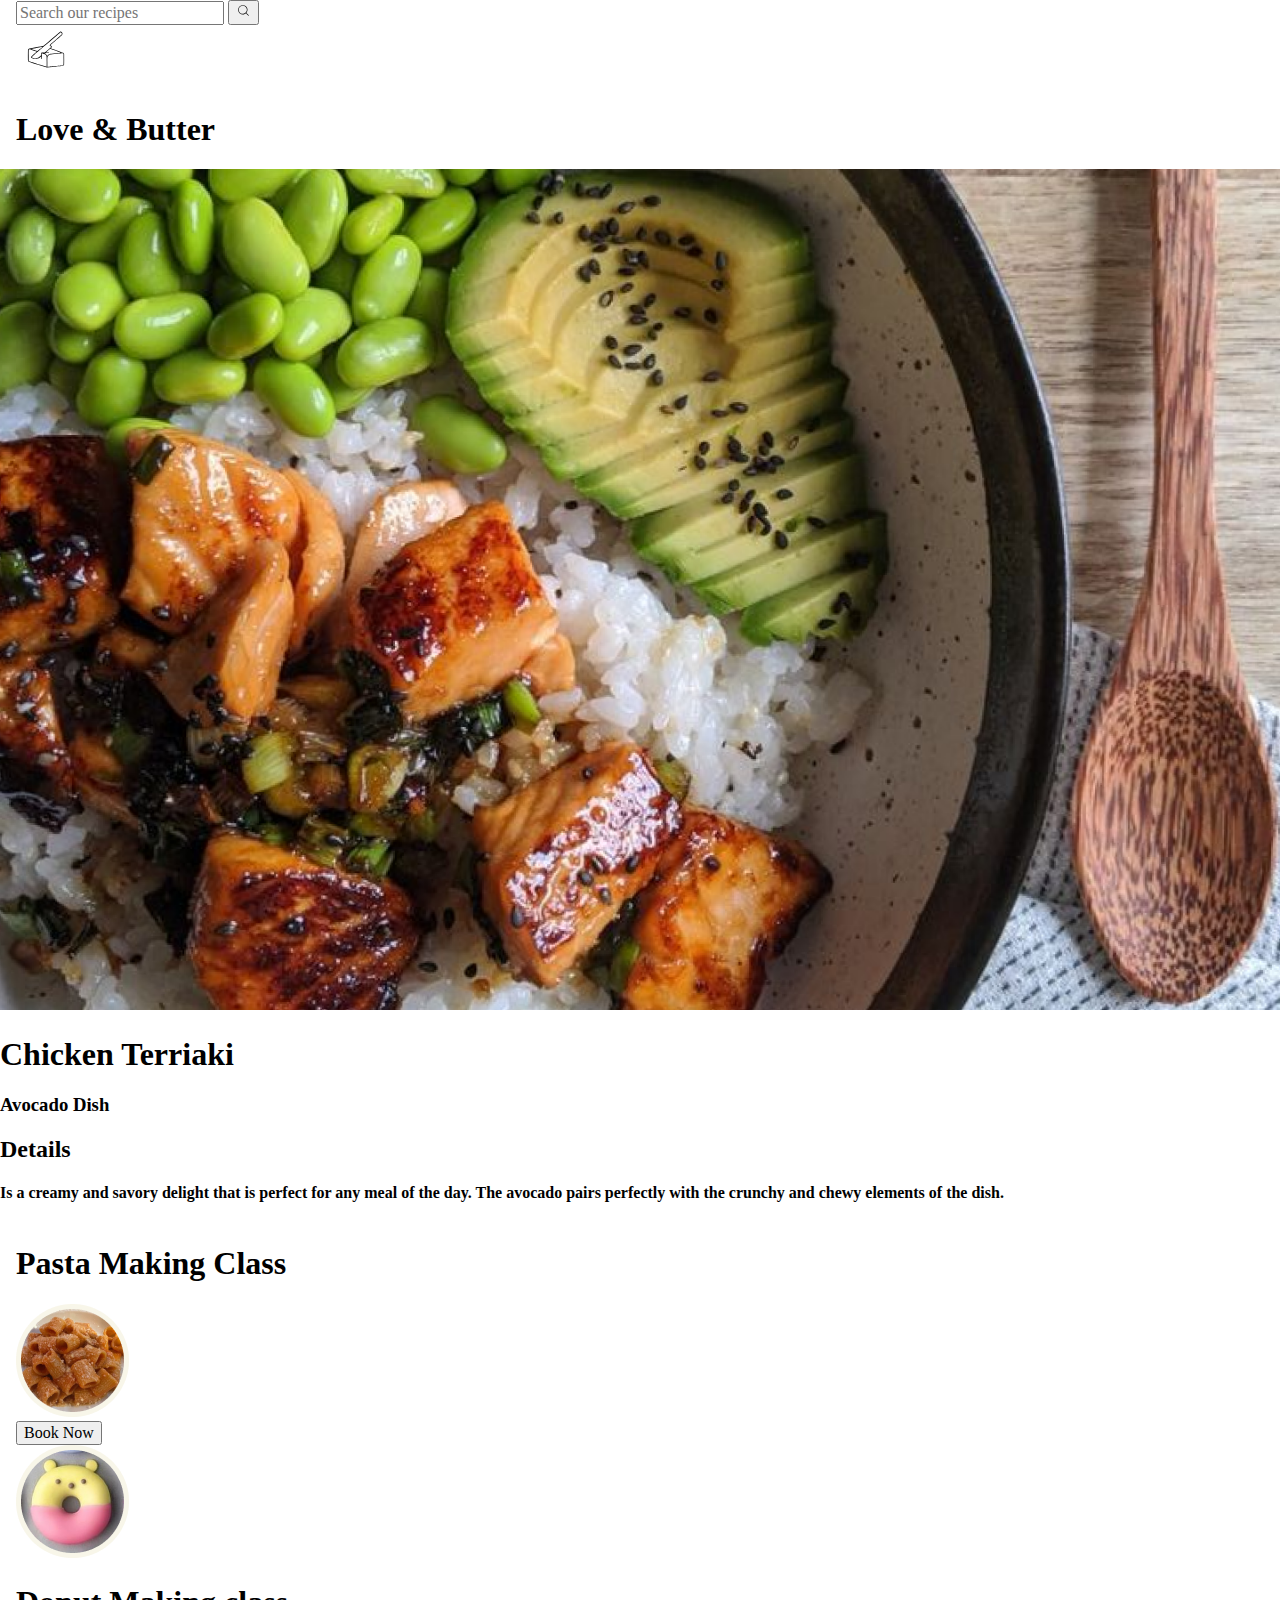
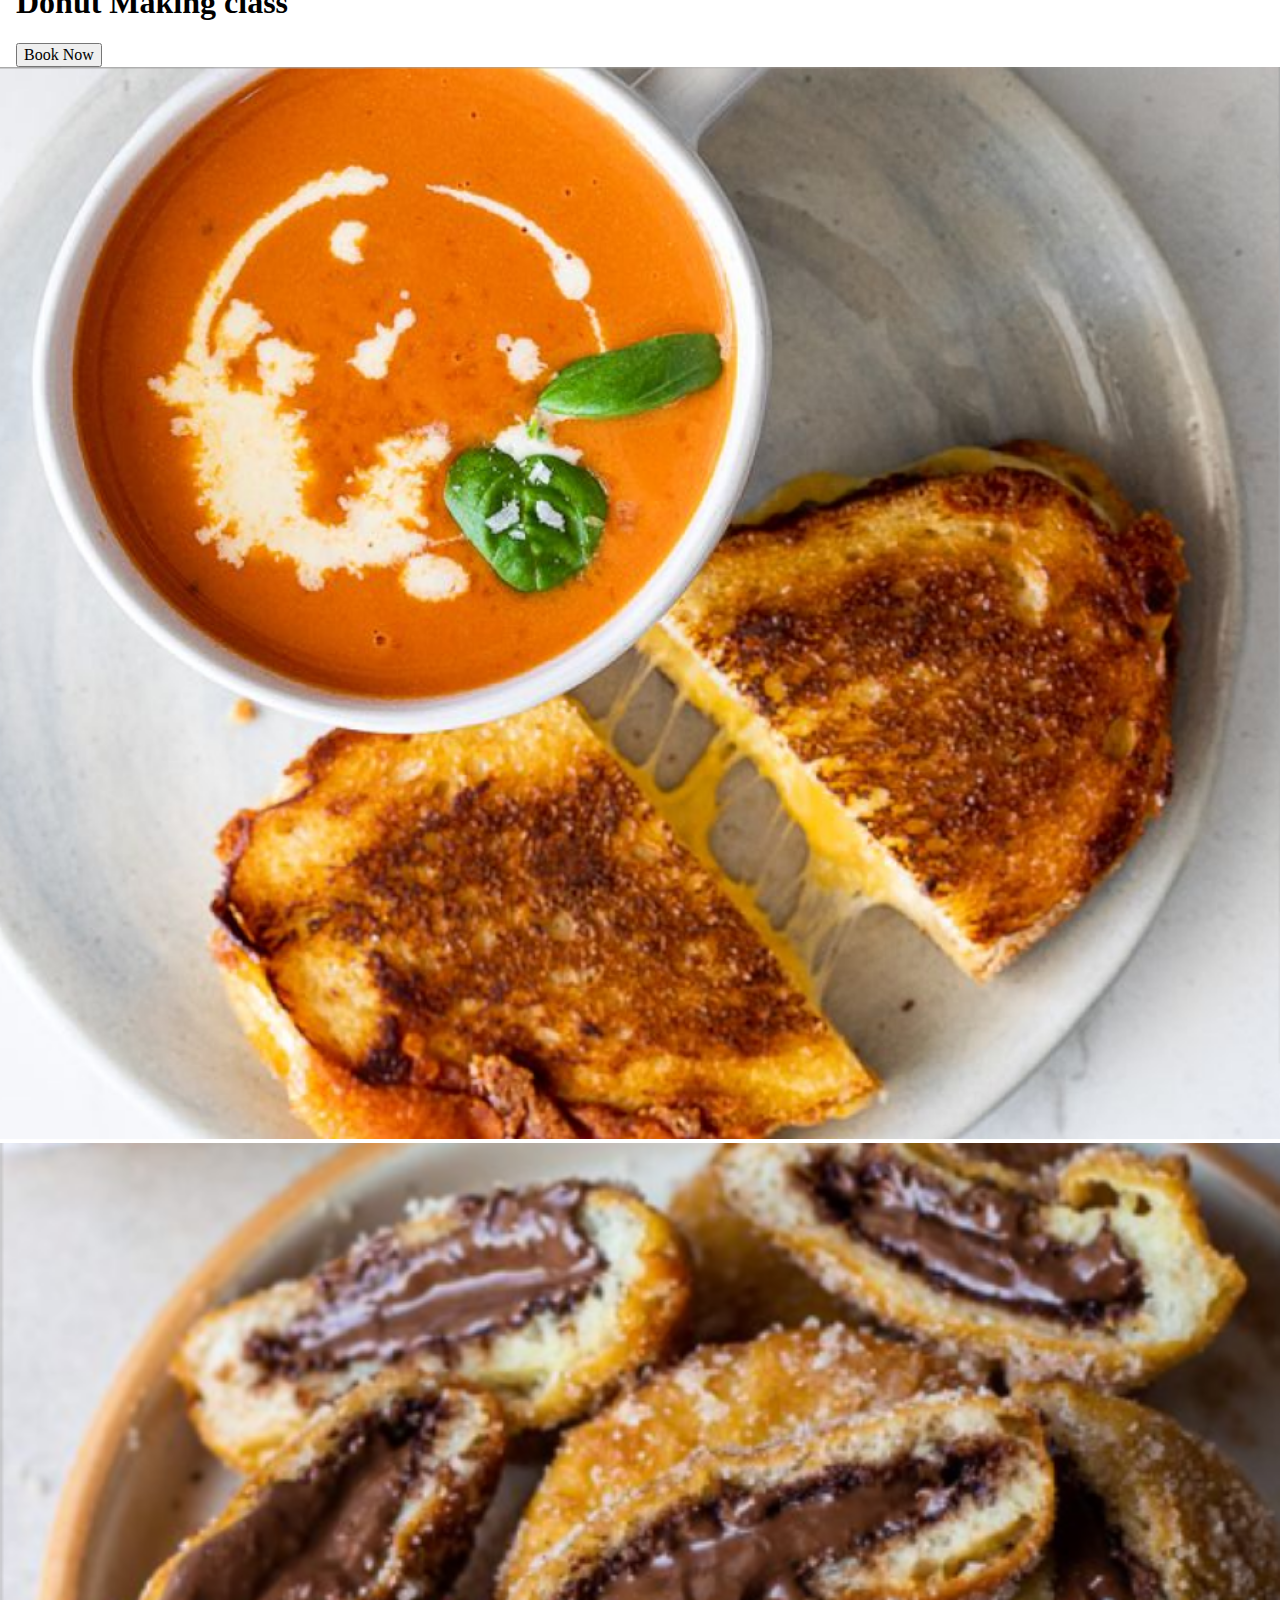
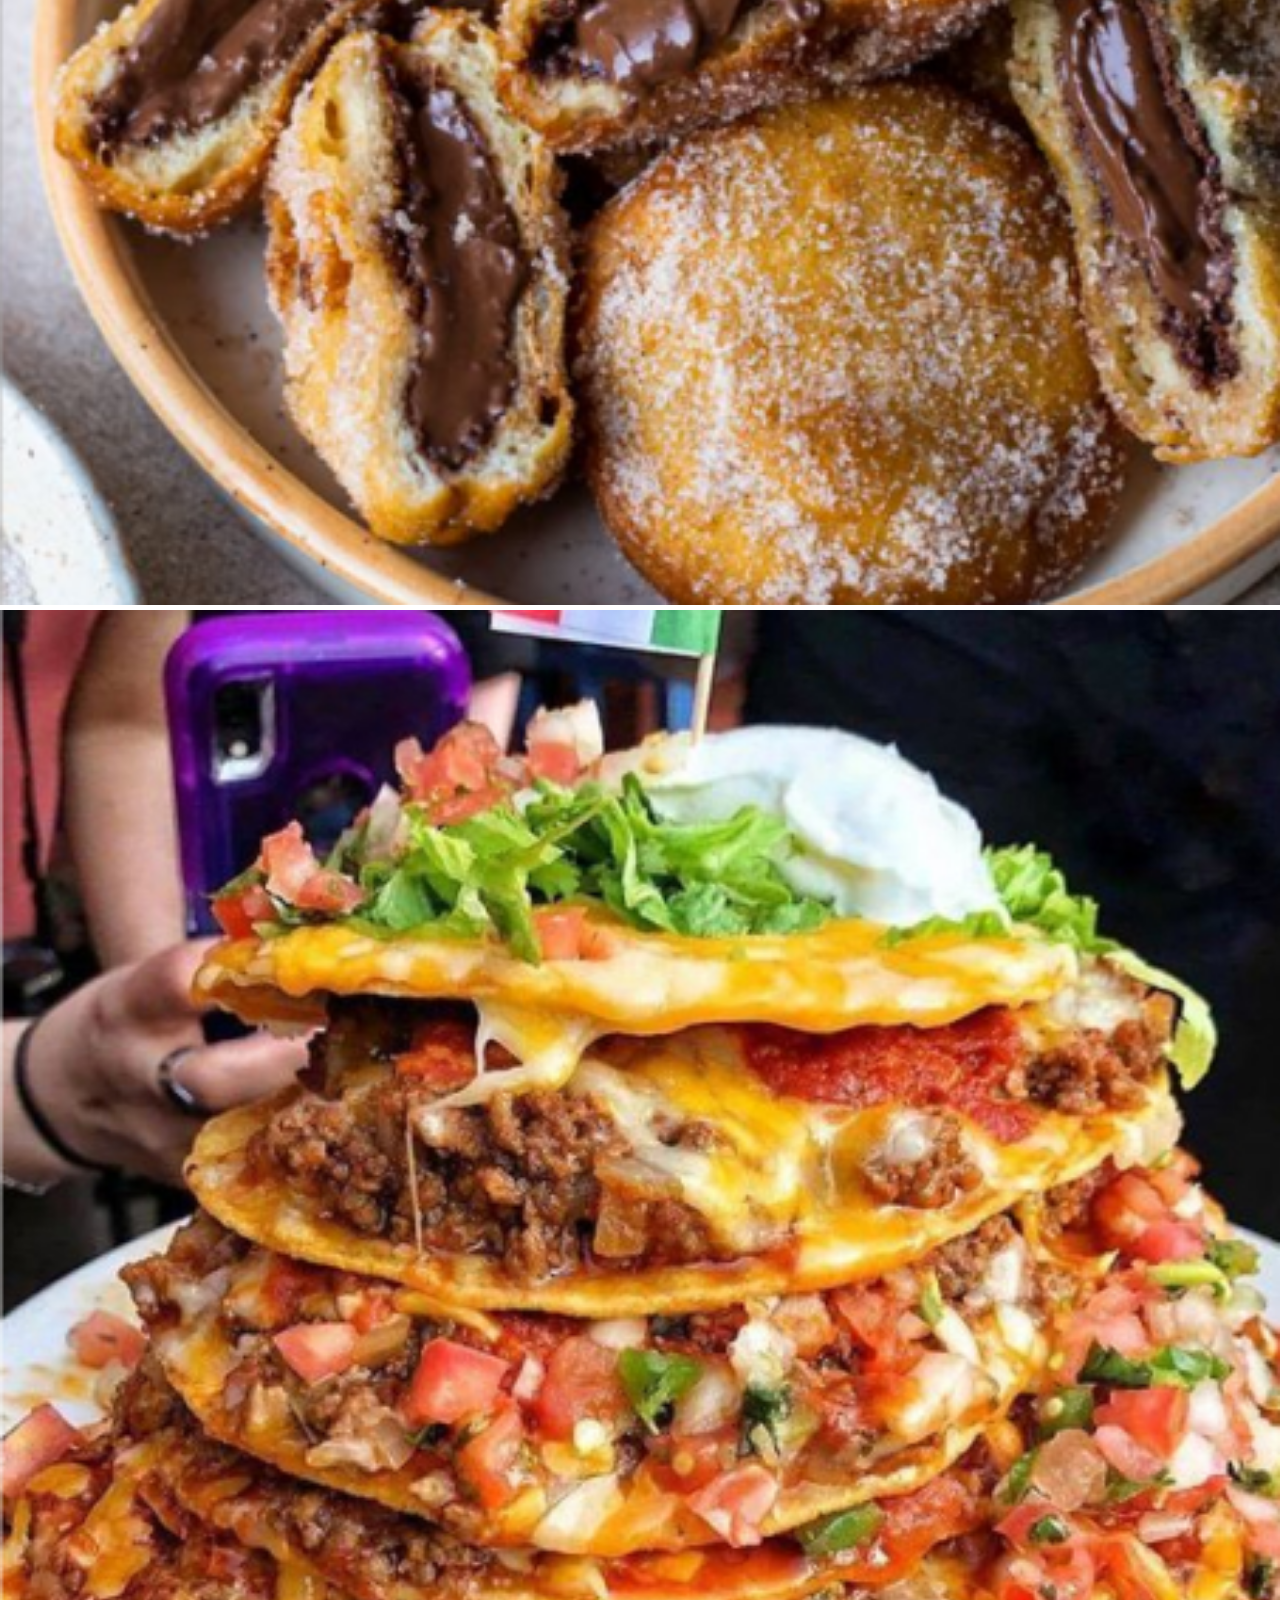
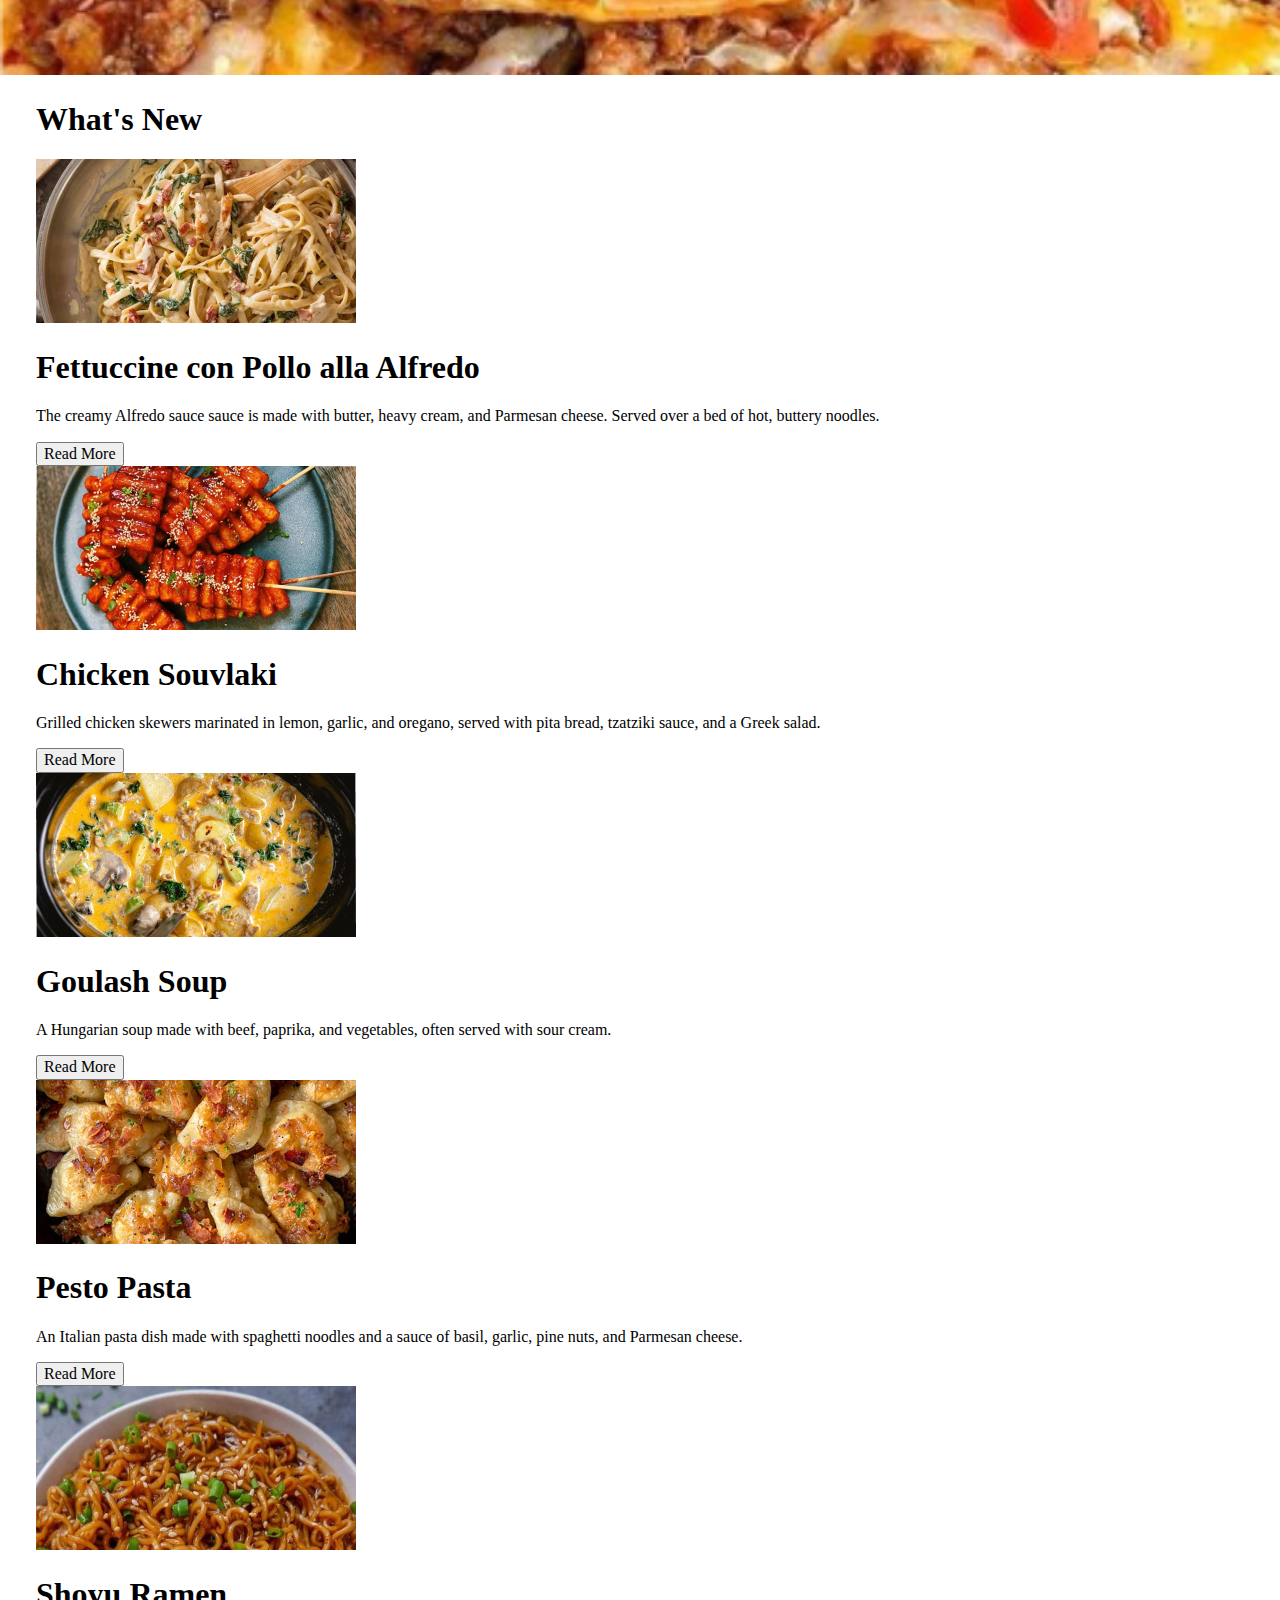
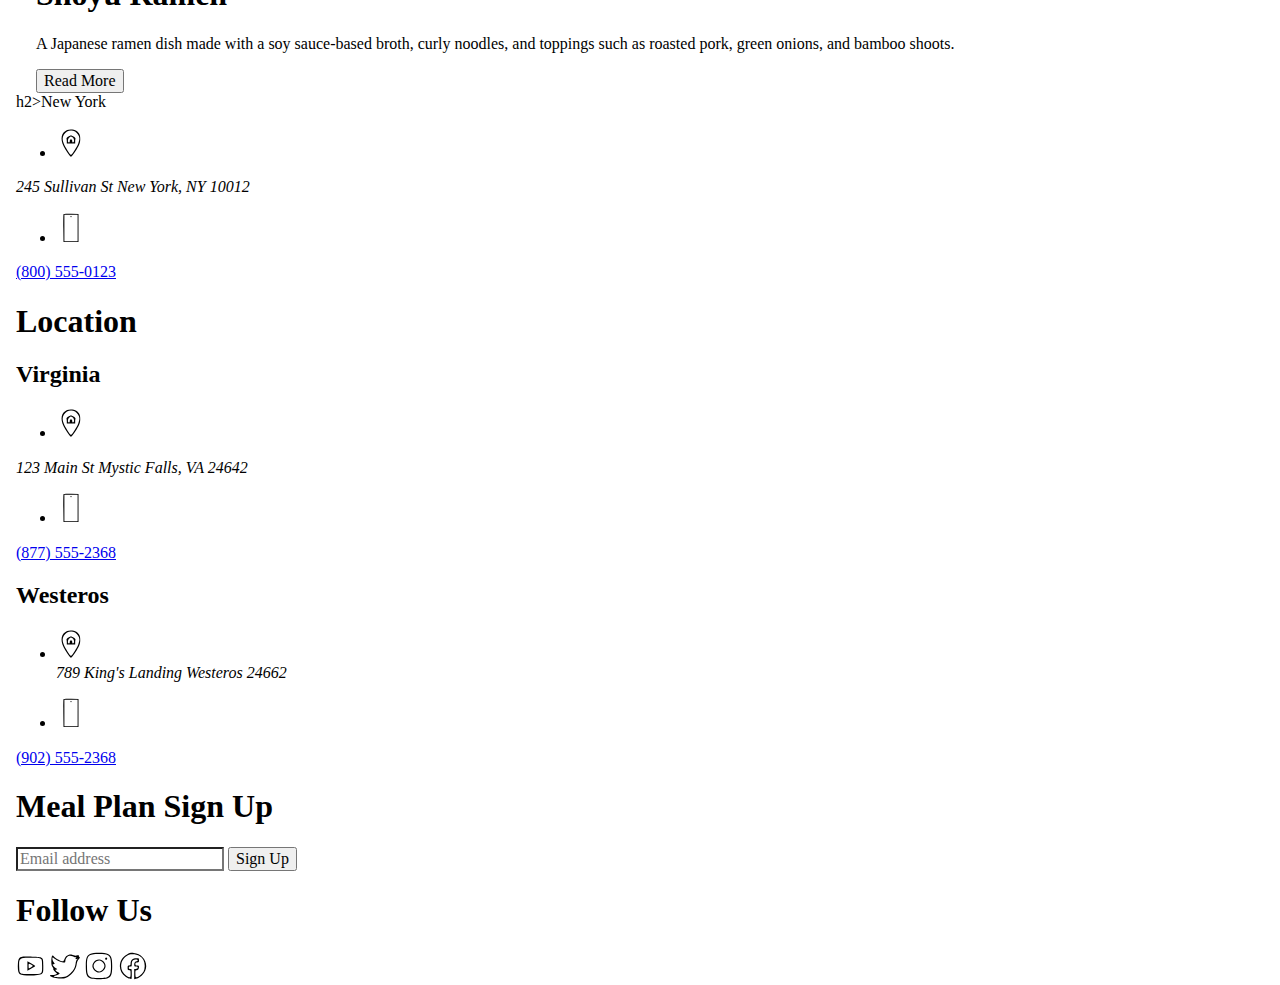
==== deploy/index.html @ 48303adf "added footer" ====
<!DOCTYPE html>
<html lang="en">
<head>
    <meta charset="UTF-8">
    <meta name="viewport" content="width=device-width, initial-scale=1.0">
    <meta http-equiv="X-UA-Compatible" content="ie=edge">
    <link rel="stylesheet" href="css/styles.css">
    <title>Starting Template</title>
</head>

<body>
   <header>
       <div>
   
           <section>
               <form action="#">
                   <input type="search" placeholder="Search our recipes">
                   <button><img src="img/global/glass.svg" width="15" height="15" alt="search button" ></button>
               </form>
           </section>
           
           <nav>
               <a href="#"><img src="img/global/logo.svg" width="60" height="60" alt="logo"></a> 
                <h1>Love & Butter</h1> 
           </nav>
           
       </div>
   
      
   </header>
   
   <section id="hero"> 
       <img src="img/heroes/hero1.png" alt="avocadofood" class="large-images"> 
   </section> 
   
   
  
    <section>
      <div>
       <h1>Chicken Terriaki</h1>
       <h3>Avocado Dish</h3> 
       <h2>Details</h2>
       <h4>Is a creamy and savory delight that is perfect for any meal of the day. The avocado pairs perfectly with the crunchy and chewy elements of the dish.</h4>
      </div>
          
   </section>
   

    <section id="classes">
        <div>
            <h1> Pasta Making Class</h1>
        <img src="img/classes/pastacircle.png" alt="pasta making">
      
        <nav>
           <button>Book Now</button>
        </nav>
        </div>
    </section>
    
    <section id="classes" >
        <div>
            <img src="img/classes/donut.png" alt="bear donut">
            <h1>Donut Making class</h1> 
        
            <nav>
                <button>Book Now</button>
            </nav>
        </div>
    </section>

     <section>
          <img src="img/gallery/soup.png" alt="food a" class="large-images">
     
          <img src="img/gallery/chocolate.png" alt="food b" class="large-images">  
          
          <img src="img/gallery/taco.jpg" alt="food c" class="large-images">
     
        
     </section>

     <section id="articles">
         <div>
             <section>
              <h1>What's New</h1>
      
              <img src="img/articles/alfredo.png" alt="Pollo alla">
              <h1>Fettuccine con Pollo alla Alfredo</h1>
              <p>The creamy Alfredo sauce sauce is made with butter, heavy cream, and Parmesan cheese. Served over a bed of hot, buttery noodles.</p>
              <button>Read More</button>
             </section>
          
          <section>
              <img src="img/articles/chicken.png" alt="chick">
              <h1>Chicken Souvlaki</h1>
              <p>Grilled chicken skewers marinated in lemon, garlic, and oregano, served with pita bread, tzatziki sauce, and a Greek salad.</p>
              <button>Read More</button>
          </section>
          
          <section>
              <img src="img/articles/soup2.png" alt="yellow soup">
          <h1>Goulash Soup</h1>
          <p>A Hungarian soup made with beef, paprika, and vegetables, often served with sour cream.</p>
          <button>Read More</button>
          </section>
          
          <section>
              <img src="img/articles/pesto.png" alt="pasta 2">
          <h1>Pesto Pasta</h1>
          <p>An Italian pasta dish made with spaghetti noodles and a sauce of basil, garlic, pine nuts, and Parmesan cheese.</p>
          <button>Read More</button>
          </section>
          
      <section>
          <img src="img/articles/ramen.png" alt="pasta 2">
          <h1>Shoyu Ramen</h1>
          <p>A Japanese ramen dish made with a soy sauce-based broth, curly noodles, and toppings such as roasted pork, green onions, and bamboo shoots.</p>
              
          <button>Read More</button>
      </section>
              
          </div>
     </section>
     
     
     
     
     <footer id="footer">
        <div>
       
         <section>
         h2>New York</h2>
         
             <ul>
                 <li>
                     <img src="img/global/home.svg" width="30" height="30" alt="location">
                 </li>
             </ul>
         <address>245 Sullivan St New York, NY 10012</address>
         
         <ul>
             <li>
                 <img src="img/global/phone.svg" width="30" height="30" alt="call">
             </li>
         </ul>
         
         <nav>
             <a href="#">(800) 555-0123</a>
         </nav>
           
        </section>
             
         <section>
     
             <h1>Location</h1>
             
             <h2>Virginia</h2>
             
                 <ul>
                     <li>
                         <img src="img/global/home.svg" width="30" height="30" alt="location">
                     </li>
                 </ul>
             
                 <address>123 Main St Mystic Falls, VA 24642</address>
             <ul>
                 <li>
                     <img src="img/global/phone.svg" width="30" height="30" alt="call">
                 </li>
             </ul>
             
             <nav>
                 <a href="#">(877)  555-2368</a>
             </nav>
           
         </section>
             
             
          <section>
             <h2> Westeros</h2>
         
             <ul>
                 <li>
                     <img src="img/global/home.svg" width="30" height="30" alt="location"> 
                      <address>789 King's Landing Westeros 24662</address>
                 </li>
             </ul>
         
         <ul>
             <li>
                 <img src="img/global/phone.svg" width="30" height="30" alt="call">
             </li>
         </ul>
         
         <nav>
             <a href="#">(902) 555-2368</a>
         </nav>
          </section>
         
         
          
         
             <section>
                 <h1>Meal Plan Sign Up</h1>
                 <form action="#">
                     <input type="email" placeholder="Email address">
                     <button>Sign Up</button>
                 </form>
             </section>
         
             <section>
                 <h1>Follow Us </h1>
             
                 <nav>
                     <a href="#"><img src="img/global/youtube.svg" width="30" height="30" alt="tube"></a> <a href="#"><img src="img/global/tweet.svg" width="30" height="30" alt="twitter"></a> <a href="#"><img src="img/global/instagram.svg" width="30" height="30" alt="insta"></a> <a href="#"><img src="img/global/facebook.svg" width="30" height="30" alt="face"></a>
                 </nav>
         
             </section>
        </div>
     </footer>
         
  
   <script src="js/scripts-min.js"></script>
    
</body>

</html>
---- deploy/css/styles.css ----
/* =============
    Mixins
============= */
/* ---------------- Font Sizing ---------------- */
html {
  font-size: 100%;
}

/* ---------------- Media Queries ---------------- */
/* =============
    Variables
============= */
:root {
  --black: #000000;
  --white: #ffffff;
}

/*! normalize.css v8.0.1 | MIT License | github.com/necolas/normalize.css */
/* Document
   ========================================================================== */
/**
 * 1. Correct the line height in all browsers.
 * 2. Prevent adjustments of font size after orientation changes in iOS.
 */
html {
  line-height: 1.15; /* 1 */
  -webkit-text-size-adjust: 100%; /* 2 */
}

/* Sections
   ========================================================================== */
/**
 * Remove the margin in all browsers.
 */
body {
  margin: 0;
}

/**
 * Render the `main` element consistently in IE.
 */
main {
  display: block;
}

/**
 * Correct the font size and margin on `h1` elements within `section` and
 * `article` contexts in Chrome, Firefox, and Safari.
 */
h1 {
  font-size: 2em;
  margin: 0.67em 0;
}

/* Grouping content
   ========================================================================== */
/**
 * 1. Add the correct box sizing in Firefox.
 * 2. Show the overflow in Edge and IE.
 */
hr {
  box-sizing: content-box; /* 1 */
  height: 0; /* 1 */
  overflow: visible; /* 2 */
}

/**
 * 1. Correct the inheritance and scaling of font size in all browsers.
 * 2. Correct the odd `em` font sizing in all browsers.
 */
pre {
  font-family: monospace, monospace; /* 1 */
  font-size: 1em; /* 2 */
}

/* Text-level semantics
   ========================================================================== */
/**
 * Remove the gray background on active links in IE 10.
 */
a {
  background-color: transparent;
}

/**
 * 1. Remove the bottom border in Chrome 57-
 * 2. Add the correct text decoration in Chrome, Edge, IE, Opera, and Safari.
 */
abbr[title] {
  border-bottom: none; /* 1 */
  text-decoration: underline; /* 2 */
  text-decoration: underline dotted; /* 2 */
}

/**
 * Add the correct font weight in Chrome, Edge, and Safari.
 */
b,
strong {
  font-weight: bolder;
}

/**
 * 1. Correct the inheritance and scaling of font size in all browsers.
 * 2. Correct the odd `em` font sizing in all browsers.
 */
code,
kbd,
samp {
  font-family: monospace, monospace; /* 1 */
  font-size: 1em; /* 2 */
}

/**
 * Add the correct font size in all browsers.
 */
small {
  font-size: 80%;
}

/**
 * Prevent `sub` and `sup` elements from affecting the line height in
 * all browsers.
 */
sub,
sup {
  font-size: 75%;
  line-height: 0;
  position: relative;
  vertical-align: baseline;
}

sub {
  bottom: -0.25em;
}

sup {
  top: -0.5em;
}

/* Embedded content
   ========================================================================== */
/**
 * Remove the border on images inside links in IE 10.
 */
img {
  border-style: none;
}

/* Forms
   ========================================================================== */
/**
 * 1. Change the font styles in all browsers.
 * 2. Remove the margin in Firefox and Safari.
 */
button,
input,
optgroup,
select,
textarea {
  font-family: inherit; /* 1 */
  font-size: 100%; /* 1 */
  line-height: 1.15; /* 1 */
  margin: 0; /* 2 */
}

/**
 * Show the overflow in IE.
 * 1. Show the overflow in Edge.
 */
button,
input { /* 1 */
  overflow: visible;
}

/**
 * Remove the inheritance of text transform in Edge, Firefox, and IE.
 * 1. Remove the inheritance of text transform in Firefox.
 */
button,
select { /* 1 */
  text-transform: none;
}

/**
 * Correct the inability to style clickable types in iOS and Safari.
 */
button,
[type=button],
[type=reset],
[type=submit] {
  -webkit-appearance: button;
}

/**
 * Remove the inner border and padding in Firefox.
 */
button::-moz-focus-inner,
[type=button]::-moz-focus-inner,
[type=reset]::-moz-focus-inner,
[type=submit]::-moz-focus-inner {
  border-style: none;
  padding: 0;
}

/**
 * Restore the focus styles unset by the previous rule.
 */
button:-moz-focusring,
[type=button]:-moz-focusring,
[type=reset]:-moz-focusring,
[type=submit]:-moz-focusring {
  outline: 1px dotted ButtonText;
}

/**
 * Correct the padding in Firefox.
 */
fieldset {
  padding: 0.35em 0.75em 0.625em;
}

/**
 * 1. Correct the text wrapping in Edge and IE.
 * 2. Correct the color inheritance from `fieldset` elements in IE.
 * 3. Remove the padding so developers are not caught out when they zero out
 *    `fieldset` elements in all browsers.
 */
legend {
  box-sizing: border-box; /* 1 */
  color: inherit; /* 2 */
  display: table; /* 1 */
  max-width: 100%; /* 1 */
  padding: 0; /* 3 */
  white-space: normal; /* 1 */
}

/**
 * Add the correct vertical alignment in Chrome, Firefox, and Opera.
 */
progress {
  vertical-align: baseline;
}

/**
 * Remove the default vertical scrollbar in IE 10+.
 */
textarea {
  overflow: auto;
}

/**
 * 1. Add the correct box sizing in IE 10.
 * 2. Remove the padding in IE 10.
 */
[type=checkbox],
[type=radio] {
  box-sizing: border-box; /* 1 */
  padding: 0; /* 2 */
}

/**
 * Correct the cursor style of increment and decrement buttons in Chrome.
 */
[type=number]::-webkit-inner-spin-button,
[type=number]::-webkit-outer-spin-button {
  height: auto;
}

/**
 * 1. Correct the odd appearance in Chrome and Safari.
 * 2. Correct the outline style in Safari.
 */
[type=search] {
  -webkit-appearance: textfield; /* 1 */
  outline-offset: -2px; /* 2 */
}

/**
 * Remove the inner padding in Chrome and Safari on macOS.
 */
[type=search]::-webkit-search-decoration {
  -webkit-appearance: none;
}

/**
 * 1. Correct the inability to style clickable types in iOS and Safari.
 * 2. Change font properties to `inherit` in Safari.
 */
::-webkit-file-upload-button {
  -webkit-appearance: button; /* 1 */
  font: inherit; /* 2 */
}

/* Interactive
   ========================================================================== */
/*
 * Add the correct display in Edge, IE 10+, and Firefox.
 */
details {
  display: block;
}

/*
 * Add the correct display in all browsers.
 */
summary {
  display: list-item;
}

/* Misc
   ========================================================================== */
/**
 * Add the correct display in IE 10+.
 */
template {
  display: none;
}

/**
 * Add the correct display in IE 10.
 */
[hidden] {
  display: none;
}

/* =============
    Base
============= */
.large-images {
  width: 100vw;
}

/* =============
    Typography
============= */
/* =============
    Buttons
============= */
/* =============
    Forms
============= */
[type=text], [type=password], [type=date], [type=datetime], [type=datetime-local], [type=month], [type=week], [type=email], [type=number], [type=search], [type=tel], [type=time], [type=url], [type=color], textarea {
  box-shadow: none;
}

[type=text]:focus, [type=password]:focus, [type=date]:focus, [type=datetime]:focus, [type=datetime-local]:focus, [type=month]:focus, [type=week]:focus, [type=email]:focus, [type=number]:focus, [type=search]:focus, [type=tel]:focus, [type=time]:focus, [type=url]:focus, [type=color]:focus, textarea:focus {
  box-shadow: none;
}

input[type=text],
input[type=email],
input[type=password],
textarea {
  -webkit-appearance: none;
}

/* =============
    Navigation
============= */
/* =============
    Header
============= */
header {
  display: grid;
  grid-template-columns: 16px auto 16px;
  grid-template-areas: ". header .";
}
header > div {
  grid-area: header;
}

/* =============
    Footer
============= */
#footer {
  display: grid;
  grid-template-columns: 16px auto 16px;
  grid-template-areas: ". footer .";
}
#footer > div {
  grid-area: footer;
}

/* =============
    Hero
============= */
.large-images {
  background-color: darkgray;
}

/* =============
    recipe
============= */
#recipe {
  display: grid;
  grid-template-columns: 16px auto 16px;
  grid-template-areas: "recipe";
}
#recipe > div {
  grid-area: recipe;
}

/* =============
    classes
============= */
#classes {
  display: grid;
  grid-template-columns: 16px auto 16px;
  grid-template-areas: ". classes .";
}
#classes > div {
  grid-area: classes;
}

/* =============
    gallery
============= */
/* =============
    articles
============= */
#articles {
  display: grid;
  grid-template-columns: 36px auto 36px;
  grid-template-areas: ". articles .";
}
#articles > div {
  grid-area: articles;
}
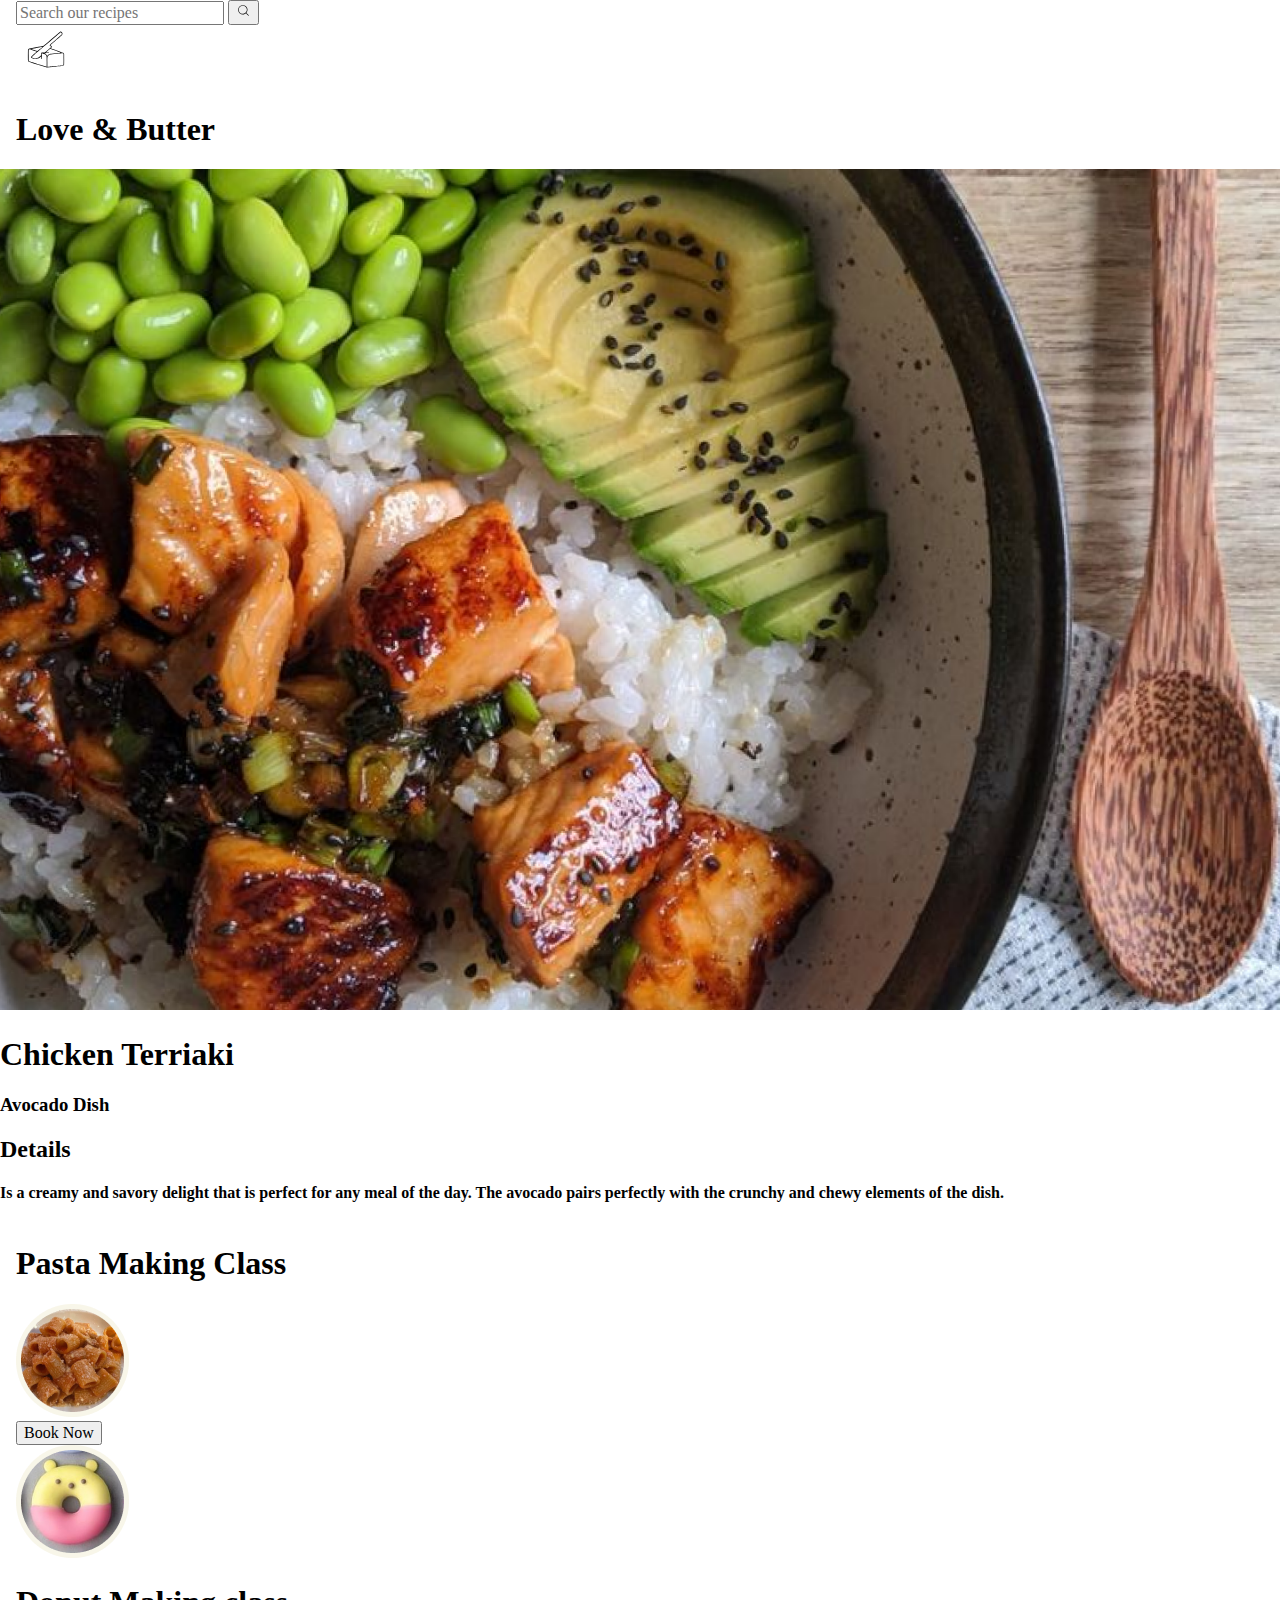
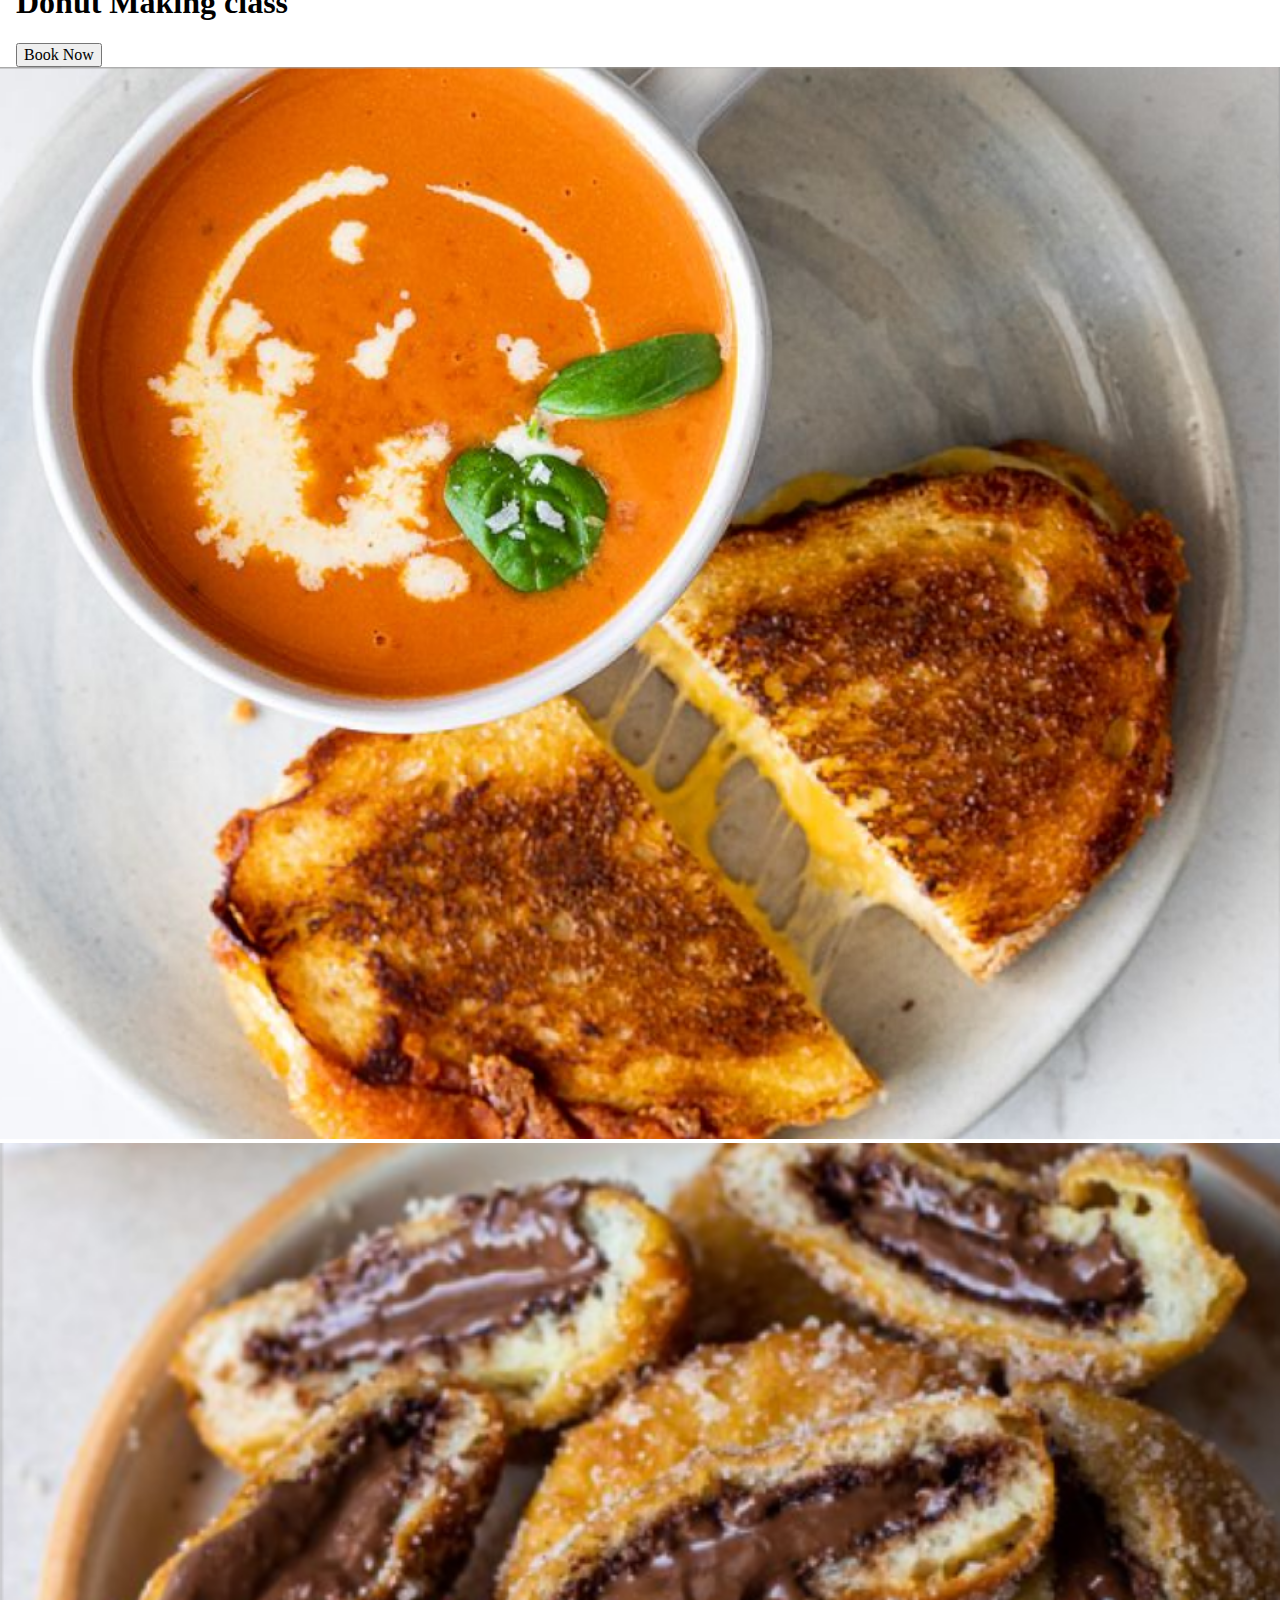
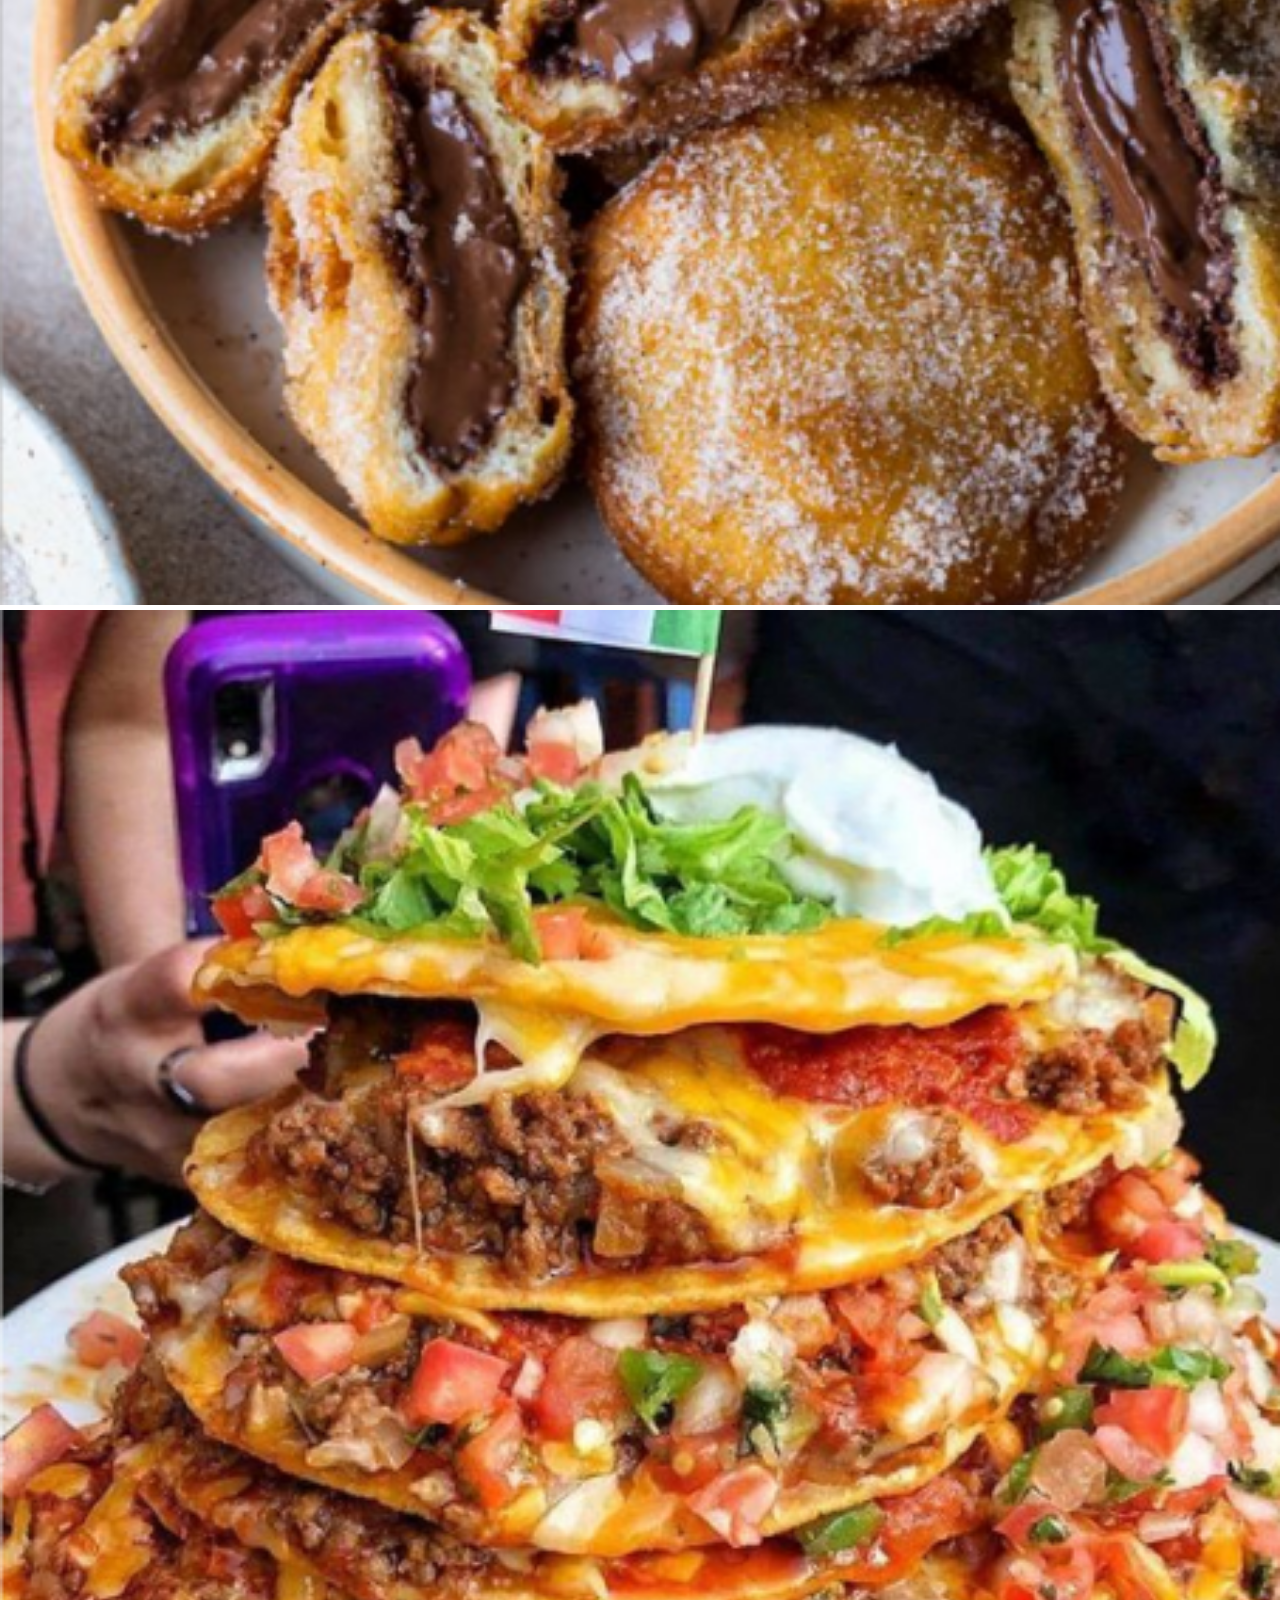
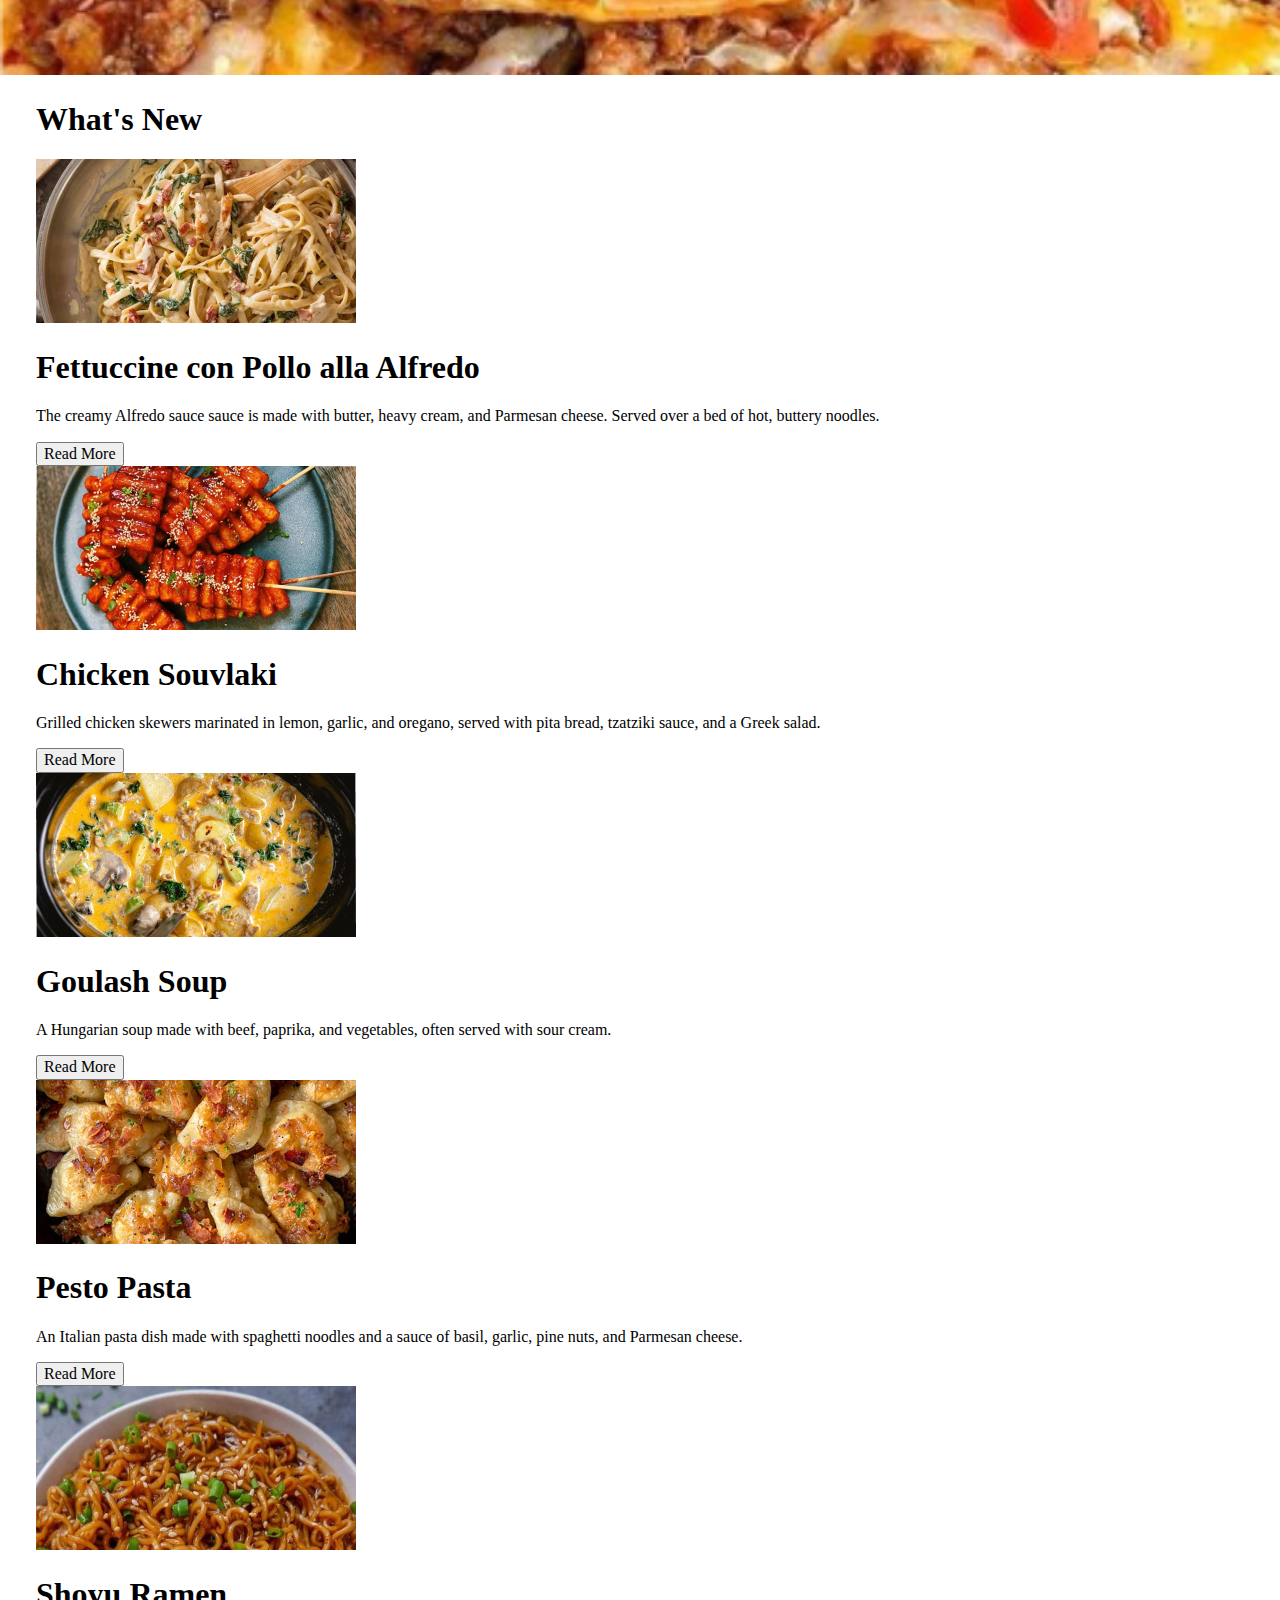
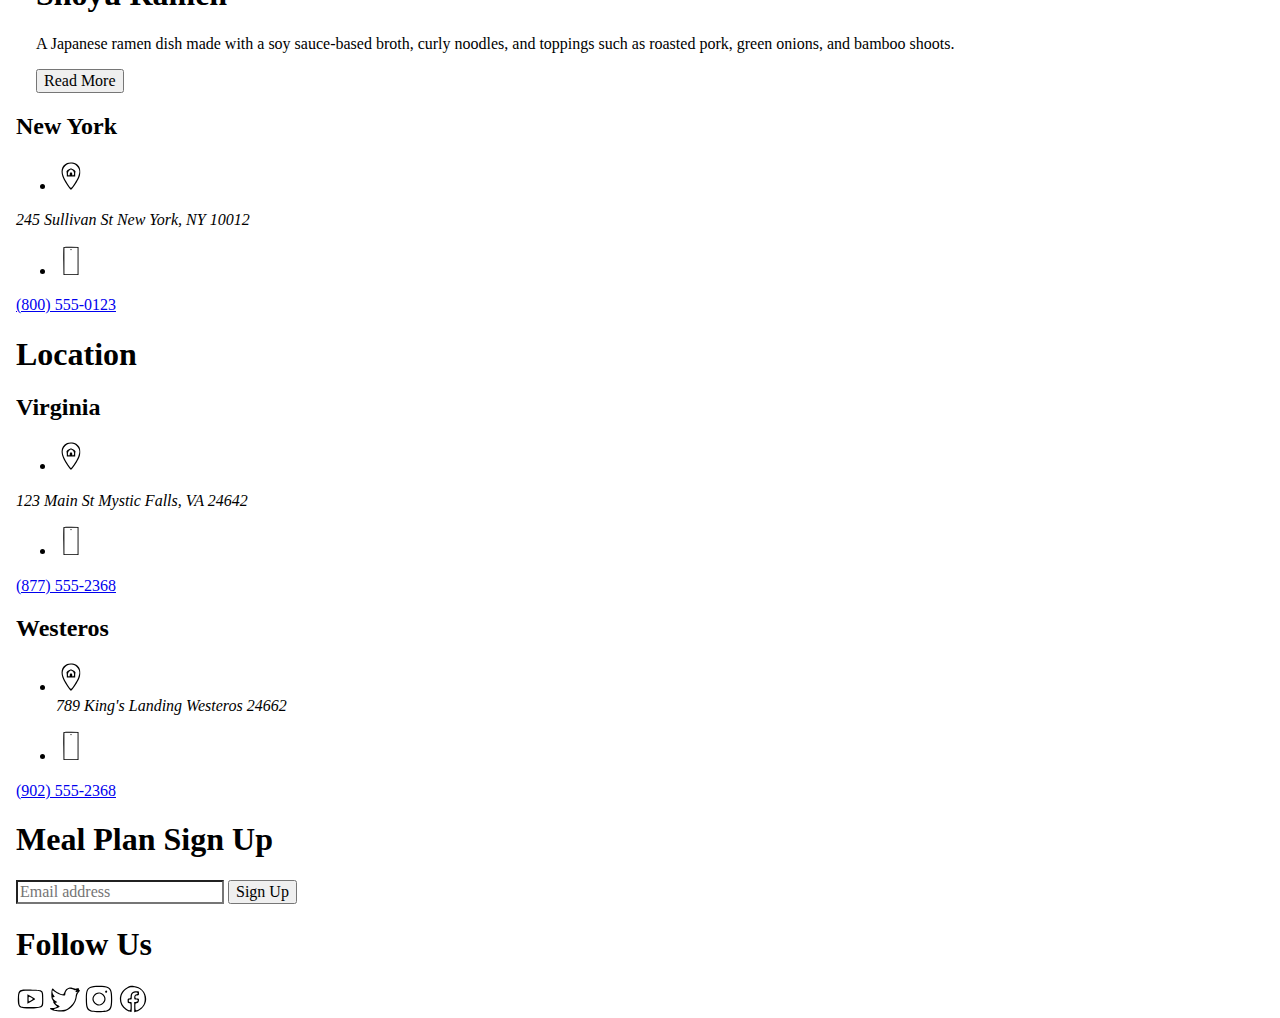
==== commit b79d705e: "updated header" ====
--- a/deploy/index.html
+++ b/deploy/index.html
@@ -54,19 +54,23 @@
         <nav>
            <button>Book Now</button>
         </nav>
-        </div>
-    </section>
-    
-    <section id="classes" >
-        <div>
+     
+    
             <img src="img/classes/donut.png" alt="bear donut">
             <h1>Donut Making class</h1> 
         
-            <nav>
-                <button>Book Now</button>
-            </nav>
+         <nav>
+             <button>Book Now</button>
+       </nav>
+    
         </div>
     </section>
+       
+    
+    
+    
+    
+    
 
      <section>
           <img src="img/gallery/soup.png" alt="food a" class="large-images">
@@ -128,7 +132,7 @@
         <div>
        
          <section>
-         h2>New York</h2>
+         <h2>New York</h2>
          
              <ul>
                  <li>
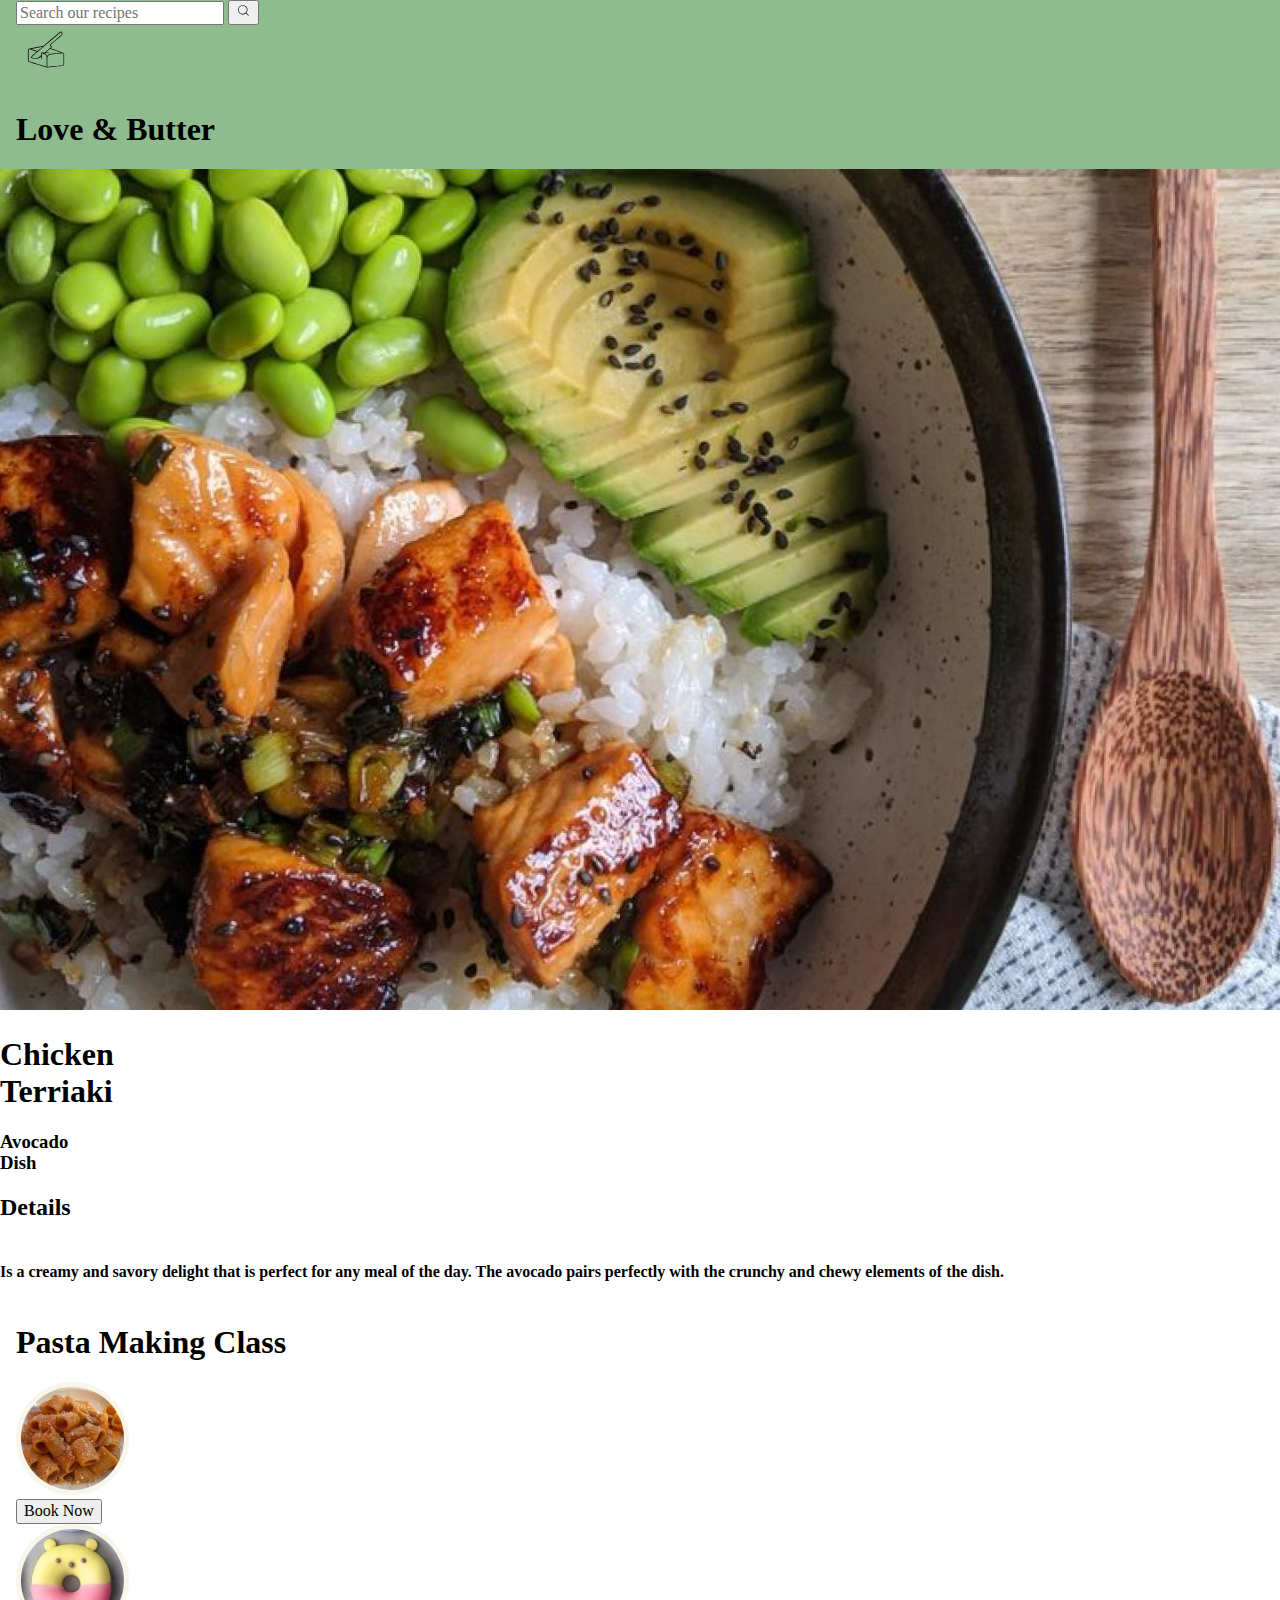
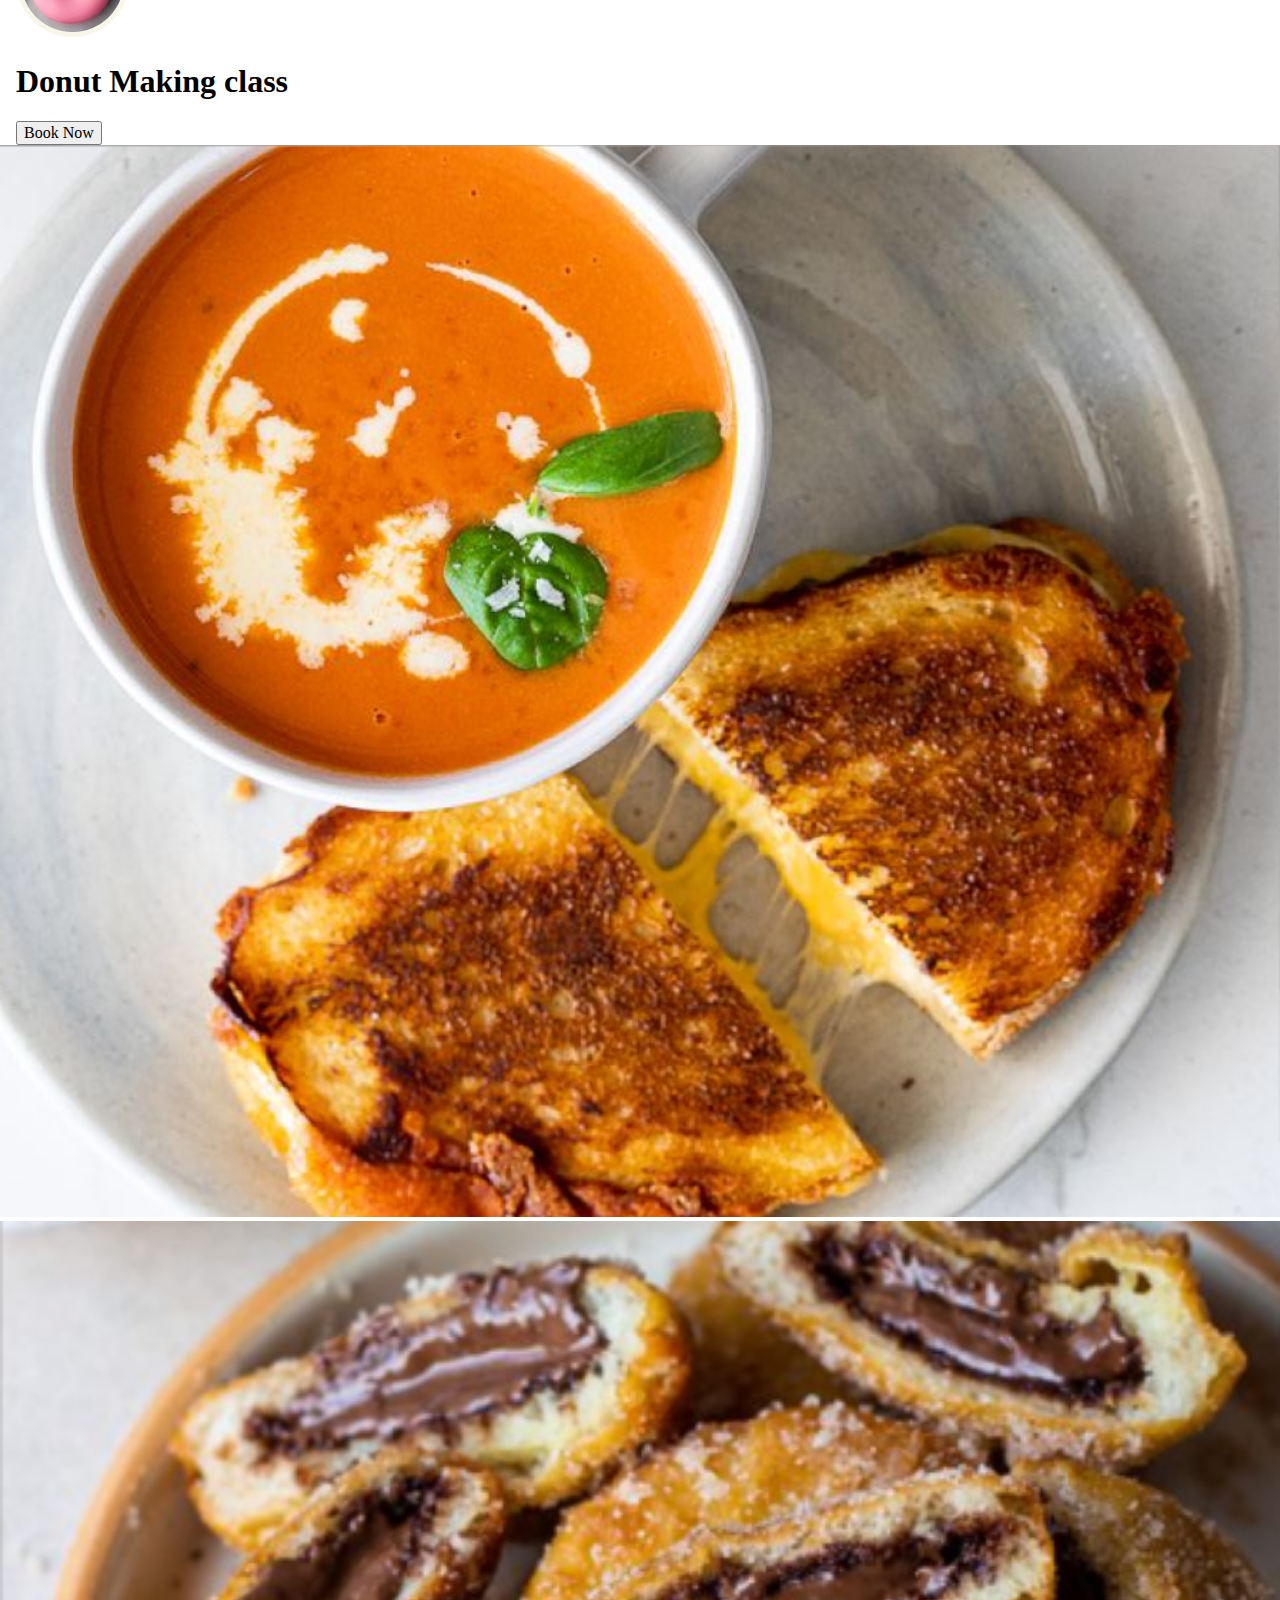
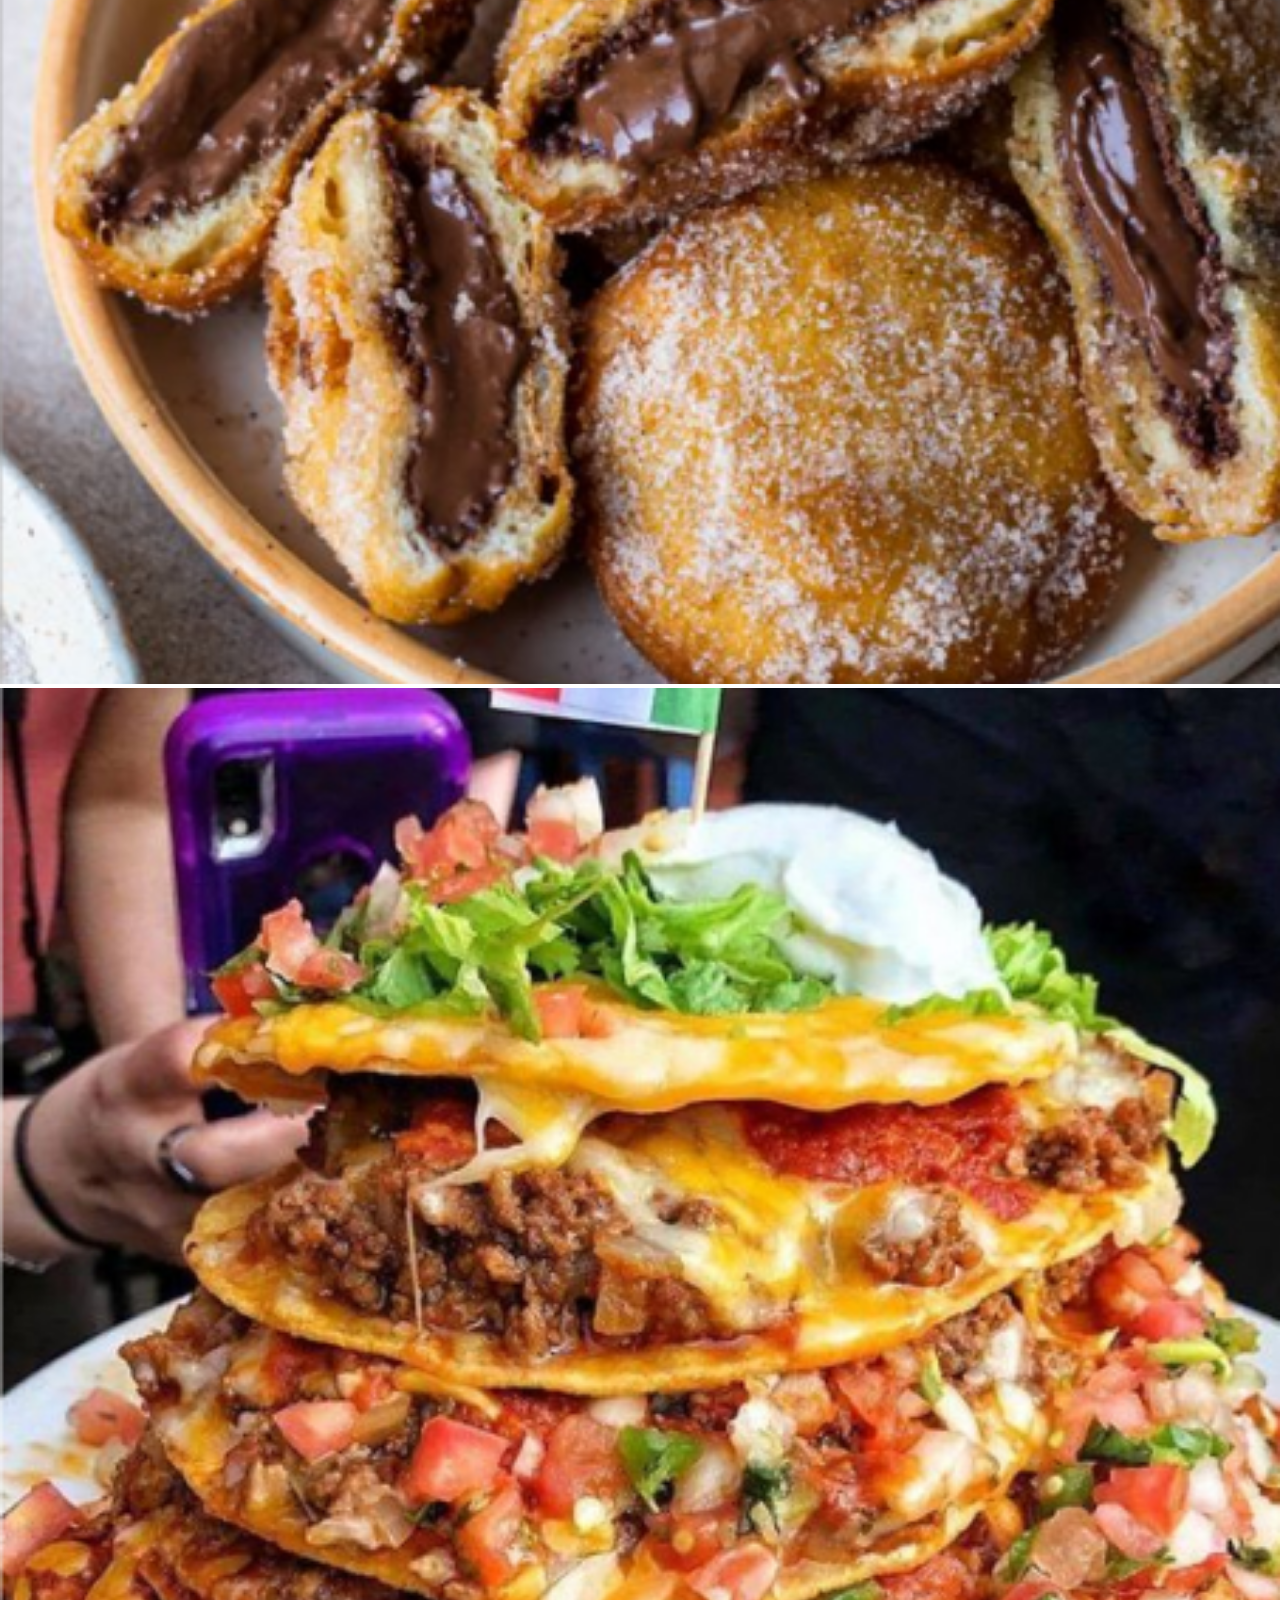
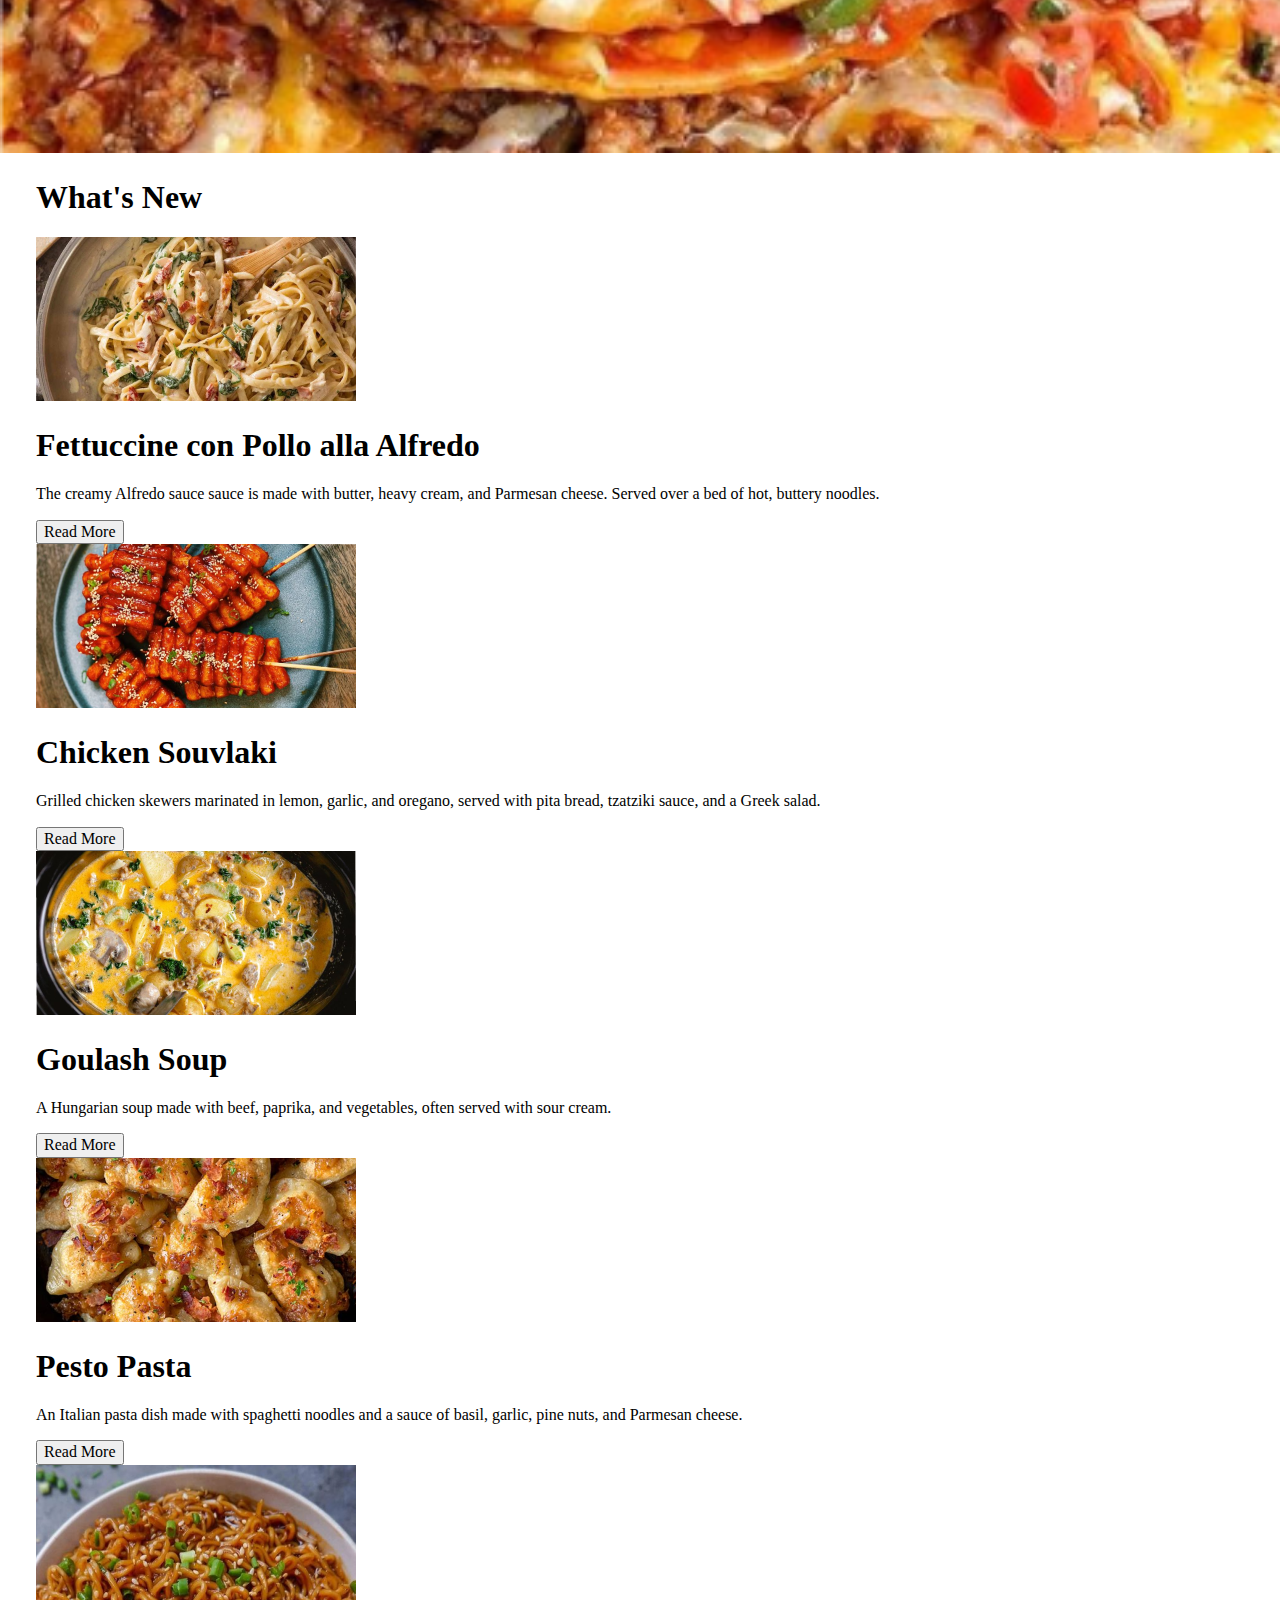
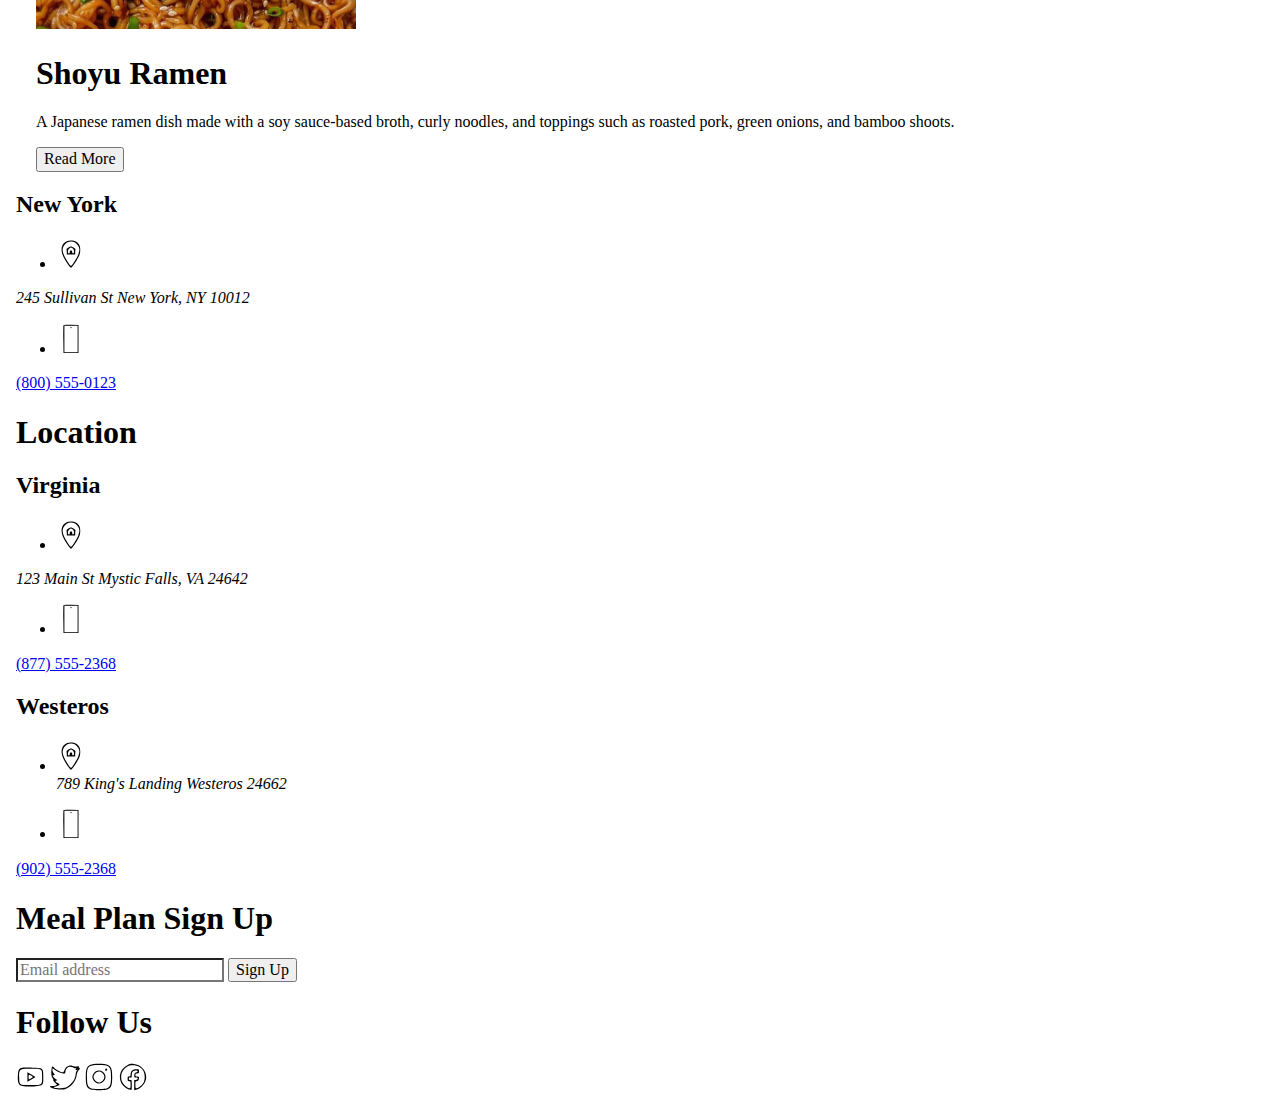
==== commit fbf2c907: "added color" ====
--- a/deploy/index.html
+++ b/deploy/index.html
@@ -35,14 +35,16 @@
    
    
   
-    <section>
+    <section id="recipe">
       <div>
-       <h1>Chicken Terriaki</h1>
-       <h3>Avocado Dish</h3> 
-       <h2>Details</h2>
-       <h4>Is a creamy and savory delight that is perfect for any meal of the day. The avocado pairs perfectly with the crunchy and chewy elements of the dish.</h4>
-      </div>
-          
+       <h1>Chicken Terriaki </h1>
+       <h3>Avocado Dish</h3>
+       <h2>Details</h2> 
+      </div>   
+   </section>
+   
+   <section> 
+    <h4>Is a creamy and savory delight that is perfect for any meal of the day. The avocado pairs perfectly with the crunchy and chewy elements of the dish.</h4>
    </section>
    
 
--- a/deploy/css/styles.css
+++ b/deploy/css/styles.css
@@ -362,6 +362,7 @@
     Header
 ============= */
 header {
+  background-color: darkseagreen;
   display: grid;
   grid-template-columns: 16px auto 16px;
   grid-template-areas: ". header .";
@@ -394,7 +395,7 @@
 ============= */
 #recipe {
   display: grid;
-  grid-template-columns: 16px auto 16px;
+  grid-template-columns: 26px auto 16px;
   grid-template-areas: "recipe";
 }
 #recipe > div {
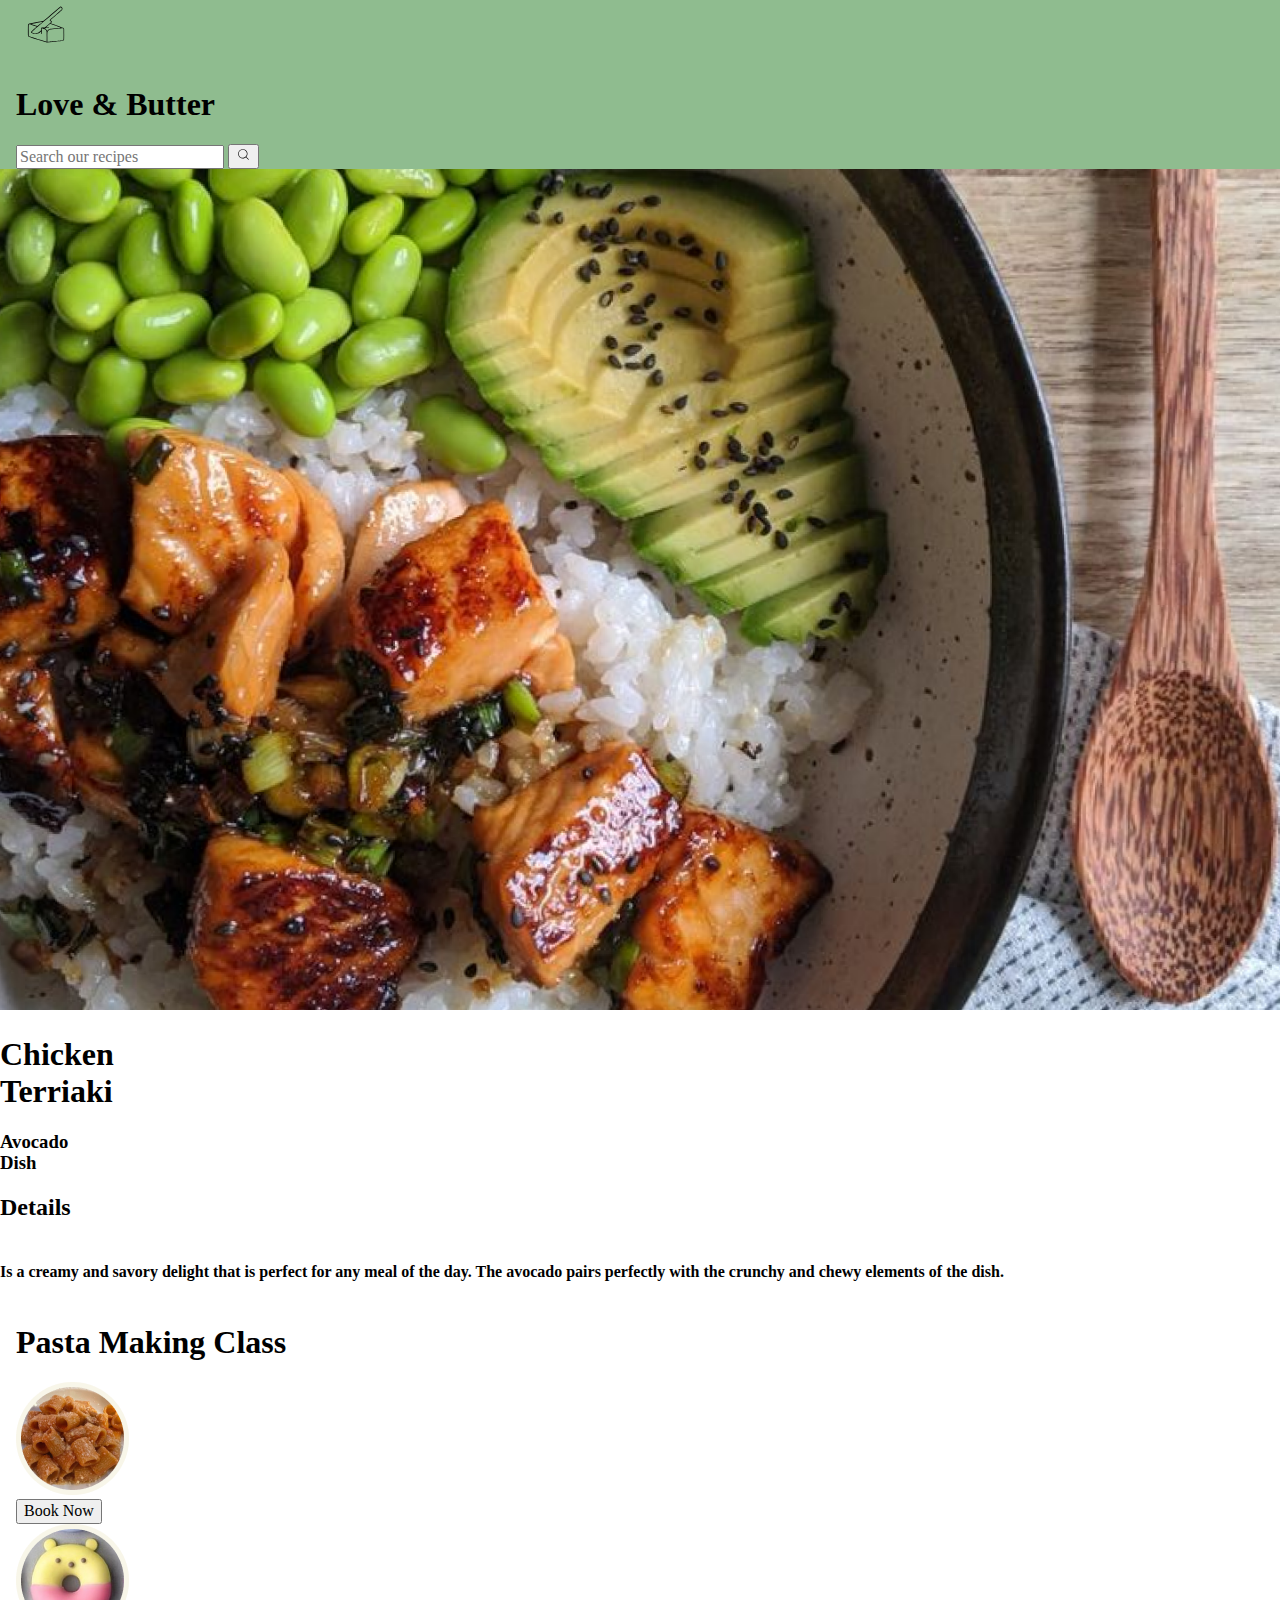
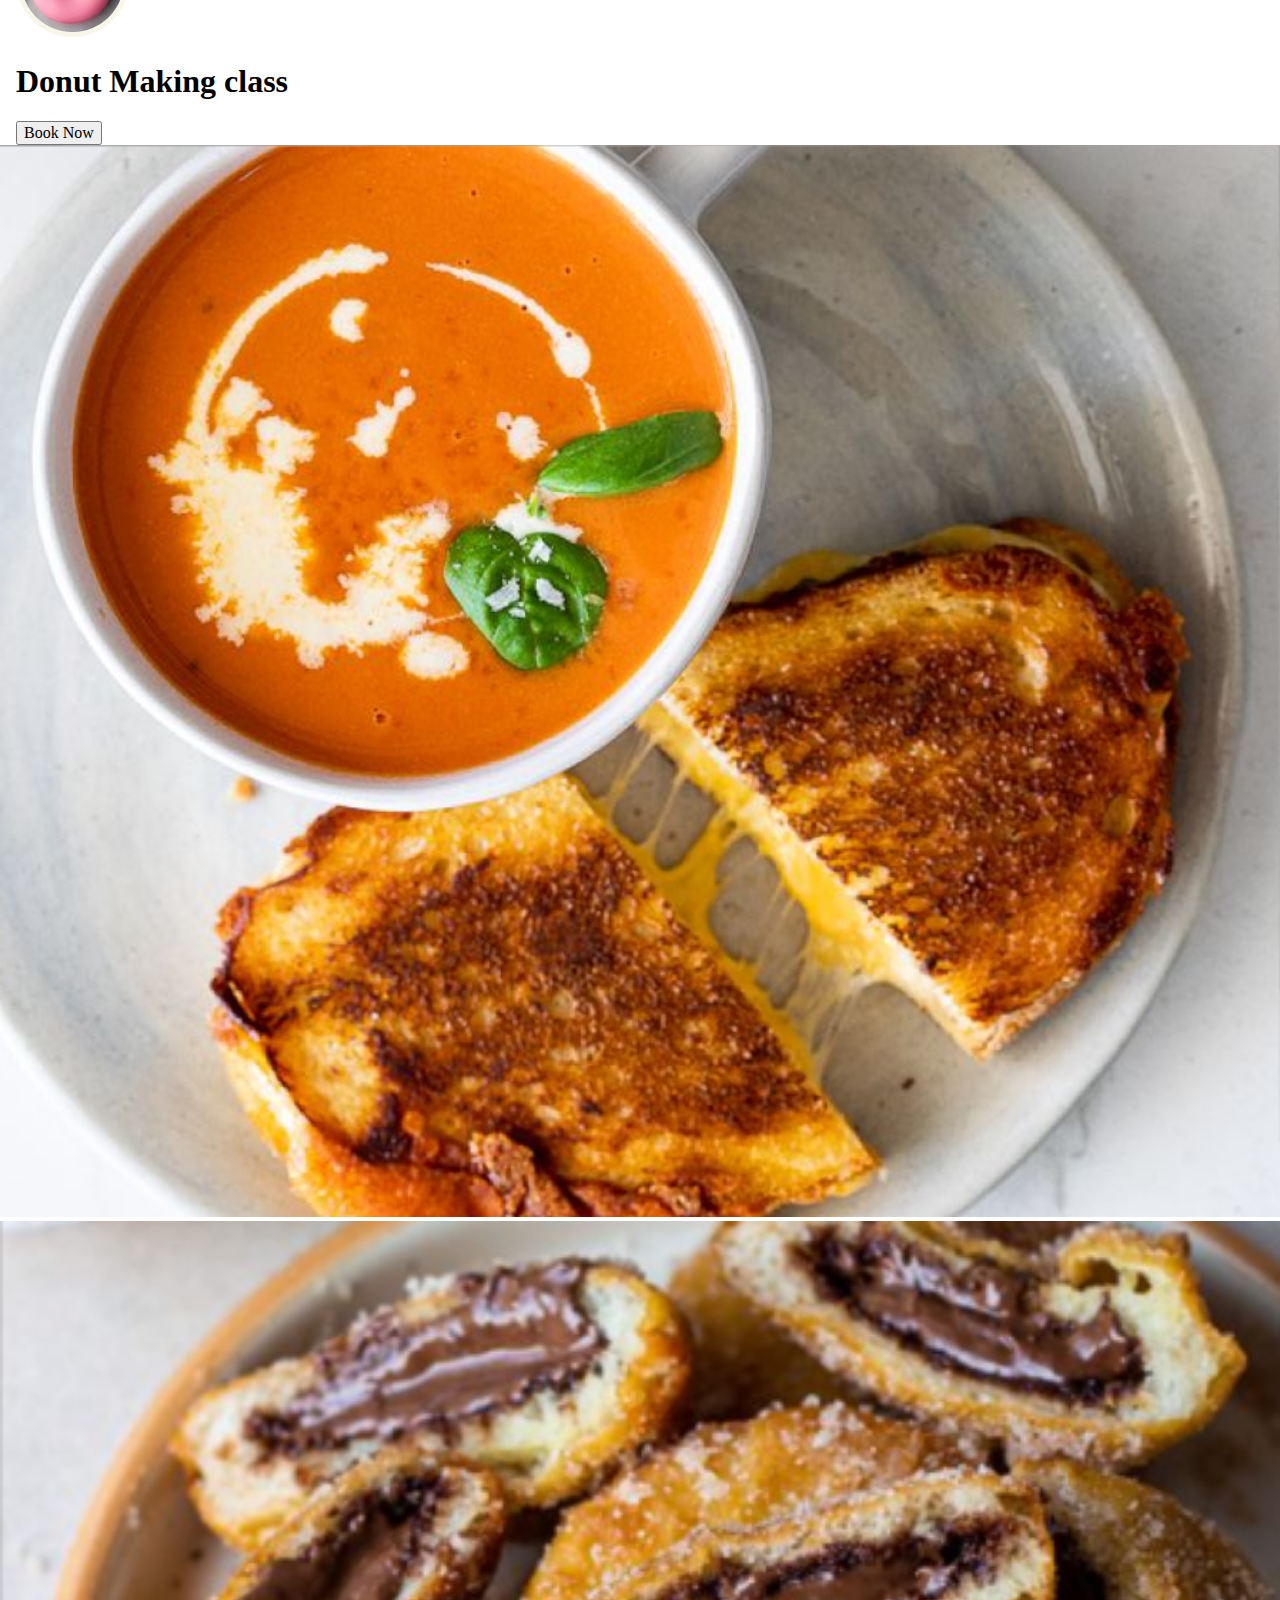
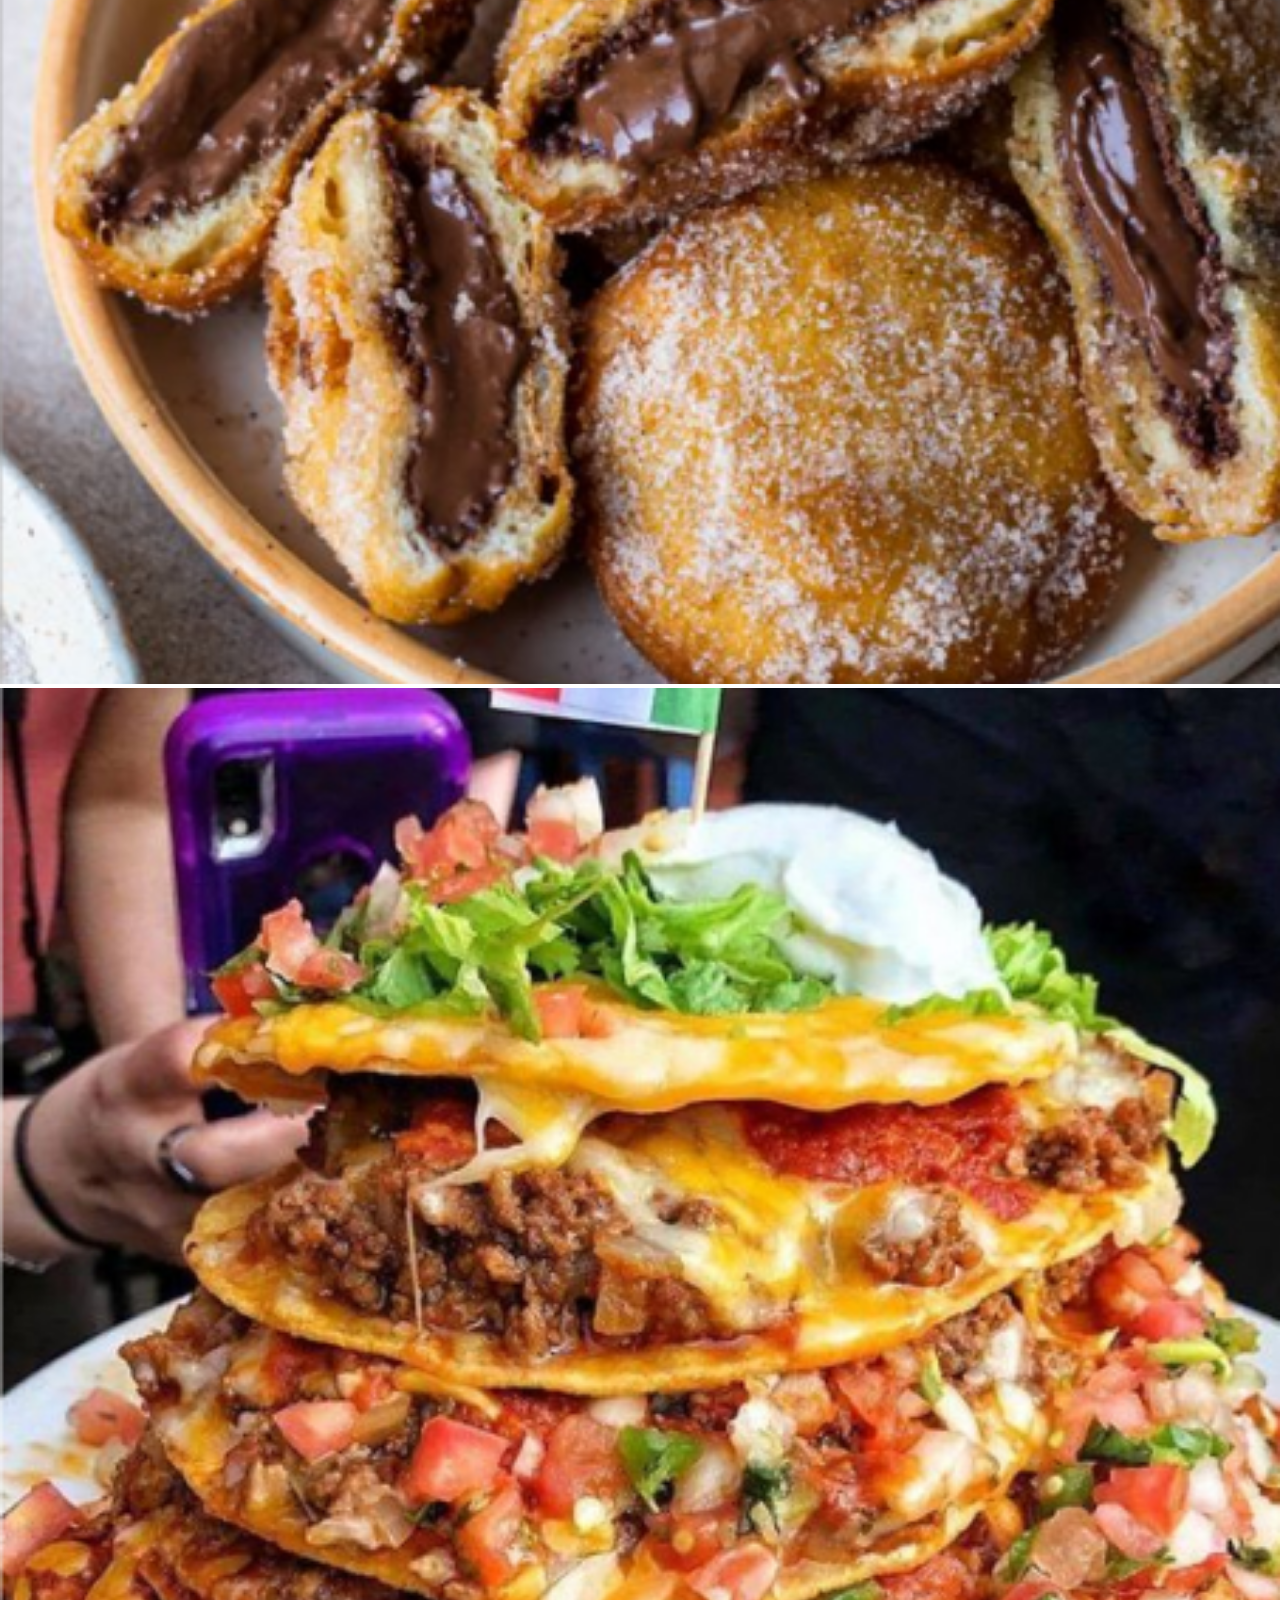
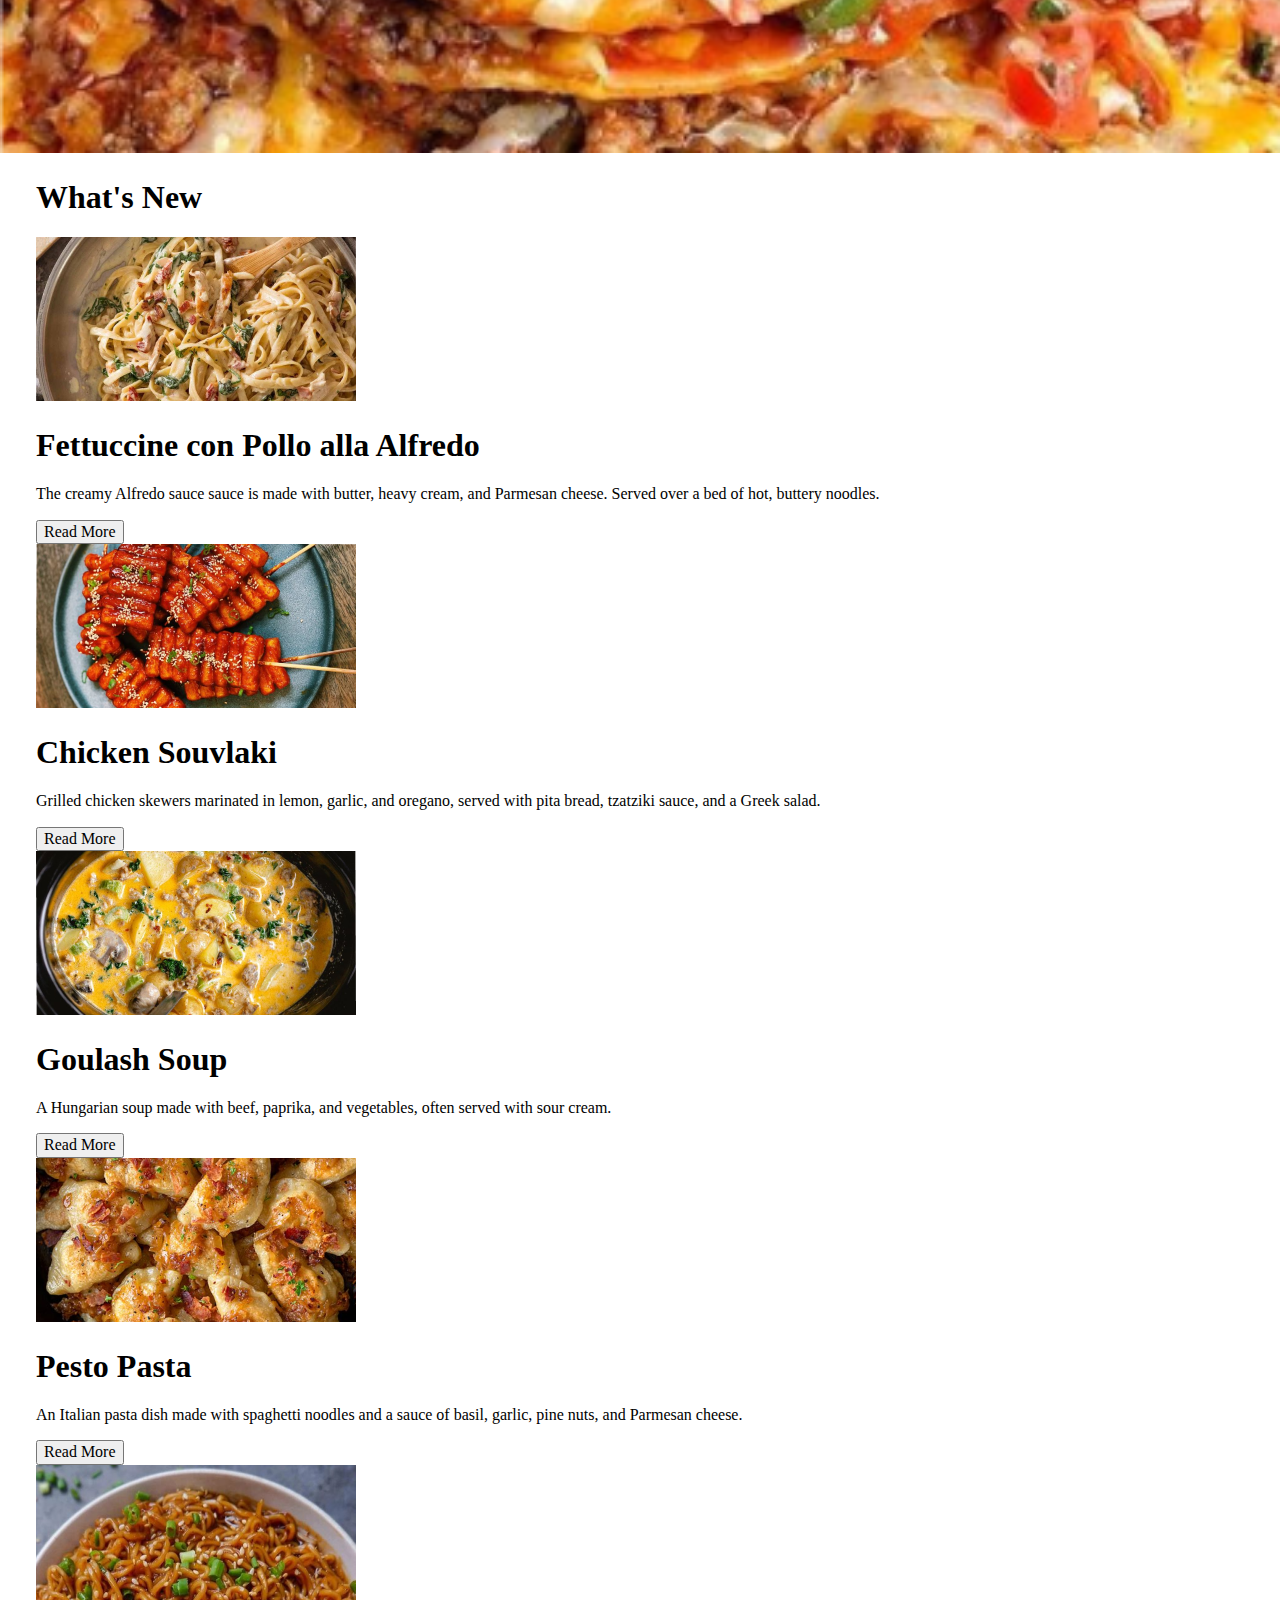
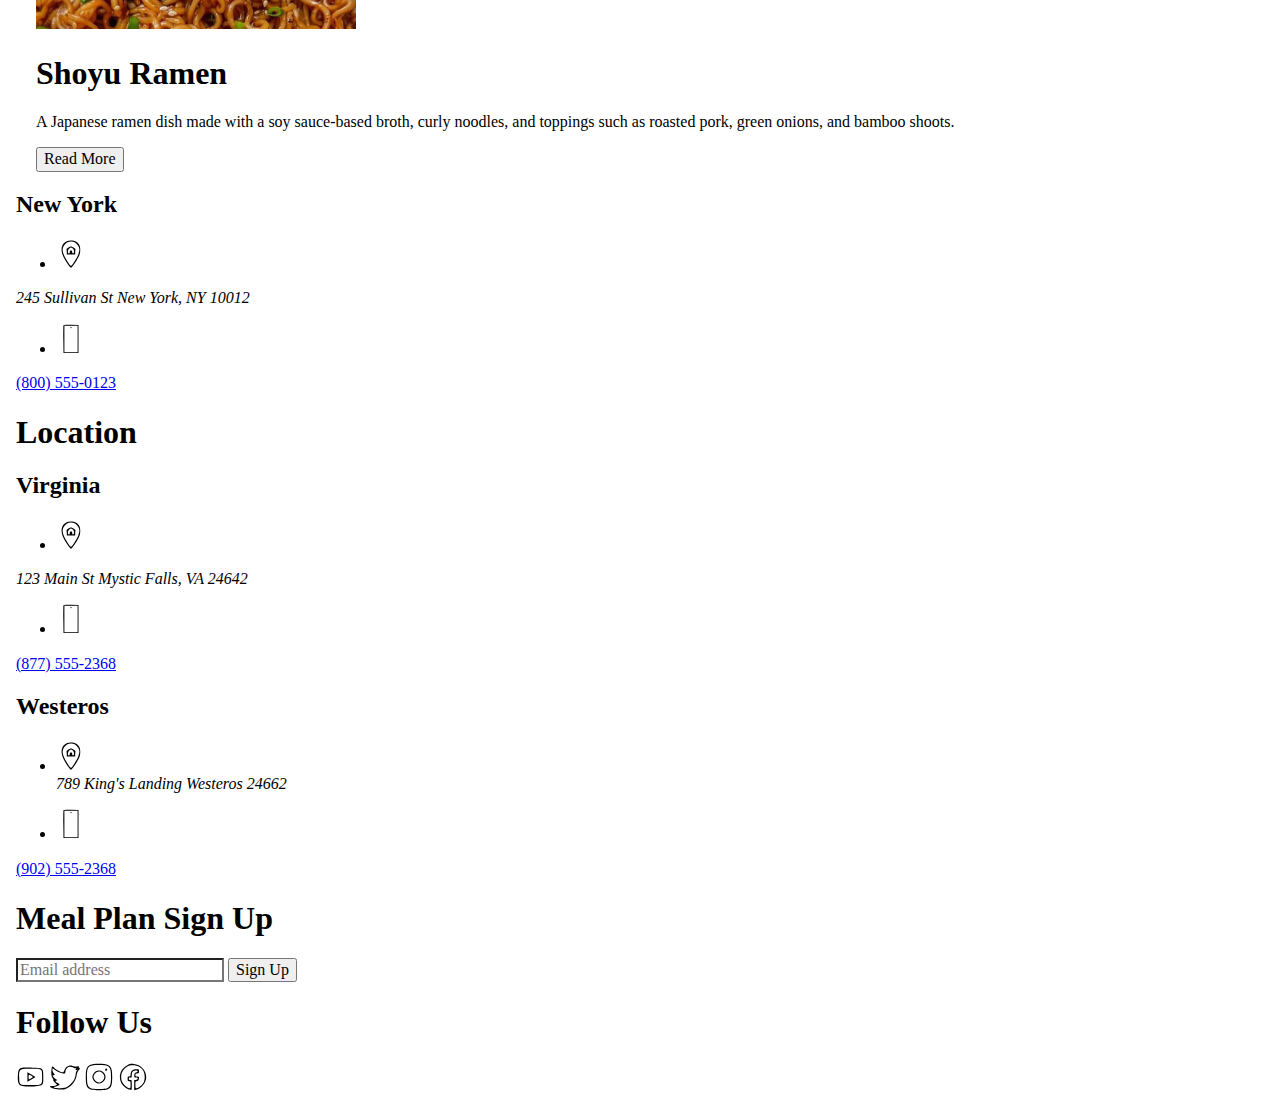
==== commit b0be22d9: "Rearranged header" ====
--- a/deploy/index.html
+++ b/deploy/index.html
@@ -9,9 +9,12 @@
 </head>
 
 <body>
-   <header>
+   <header> 
        <div>
-   
+           <nav>
+               <a href="#"><img src="img/global/logo.svg" width="60" height="60" alt="logo"></a> 
+                <h1>Love & Butter</h1> 
+           </nav>
            <section>
                <form action="#">
                    <input type="search" placeholder="Search our recipes">
@@ -19,10 +22,7 @@
                </form>
            </section>
            
-           <nav>
-               <a href="#"><img src="img/global/logo.svg" width="60" height="60" alt="logo"></a> 
-                <h1>Love & Butter</h1> 
-           </nav>
+          
            
        </div>
    
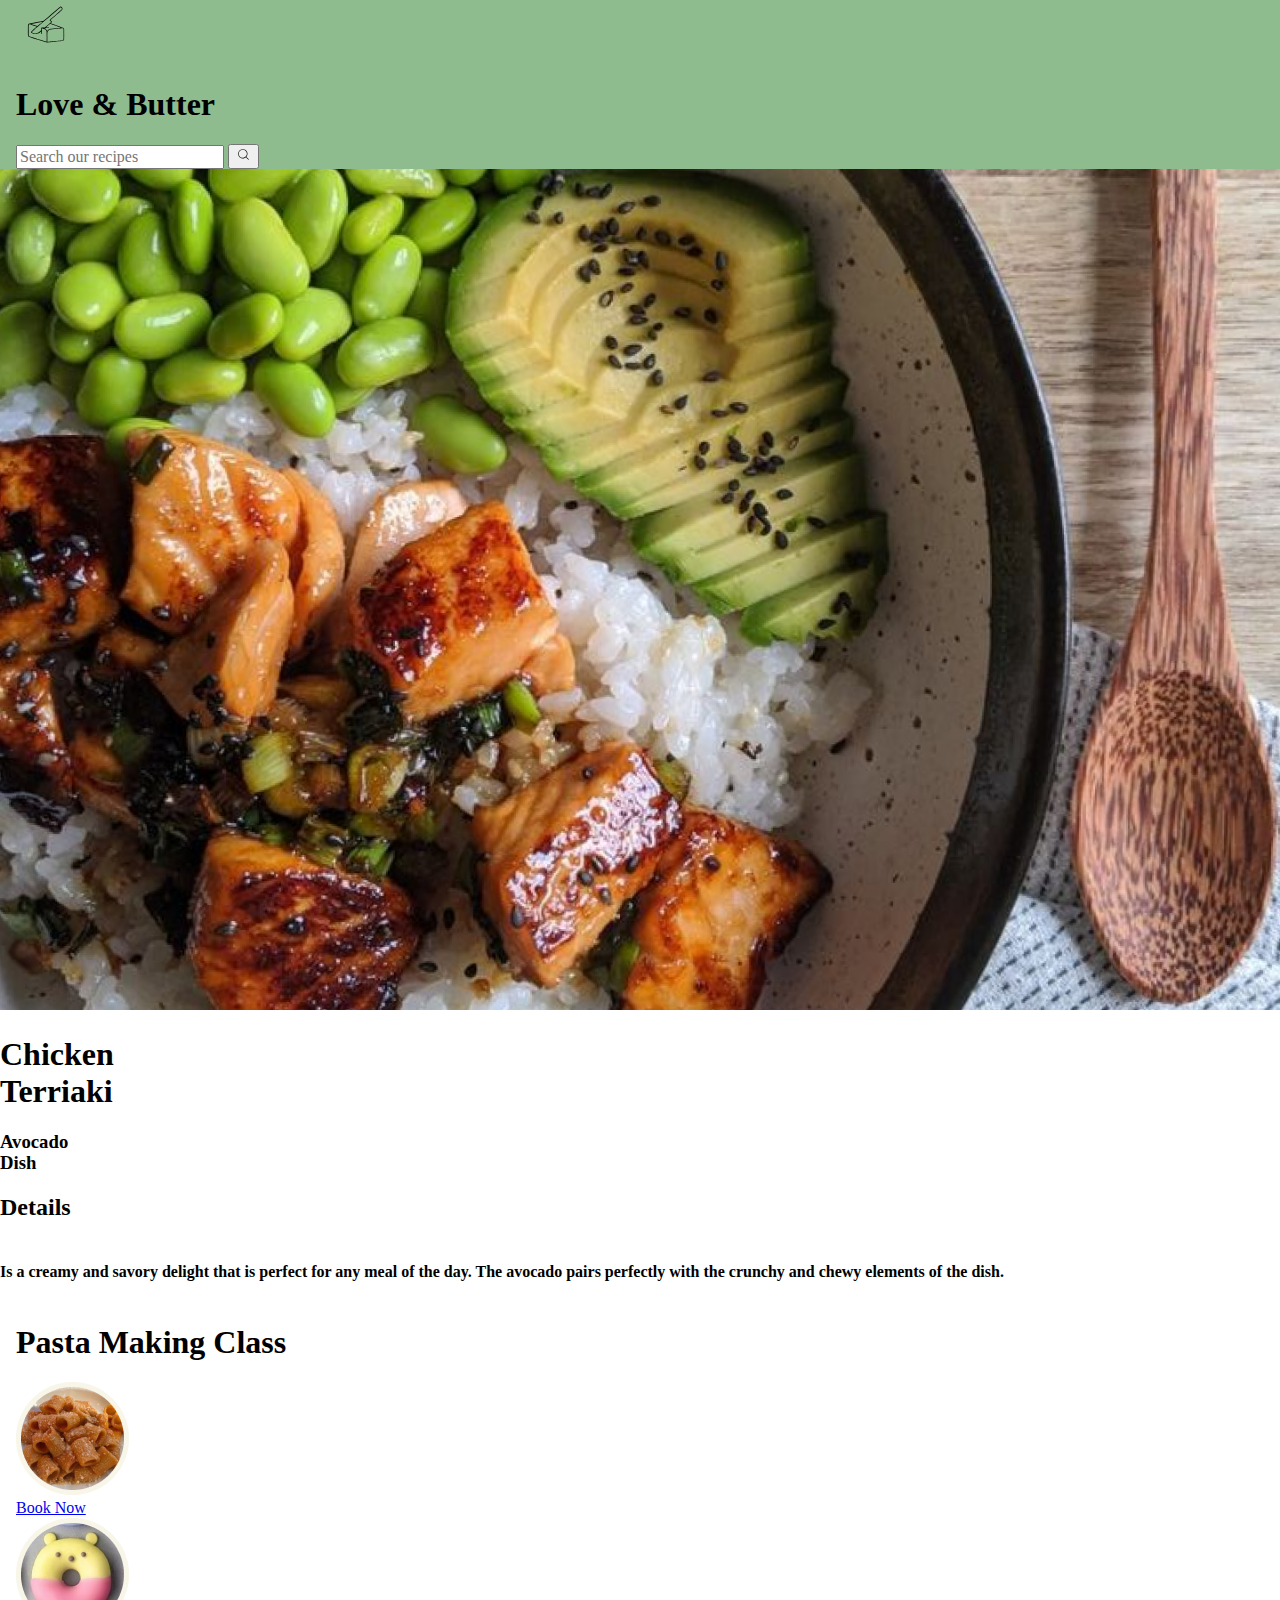
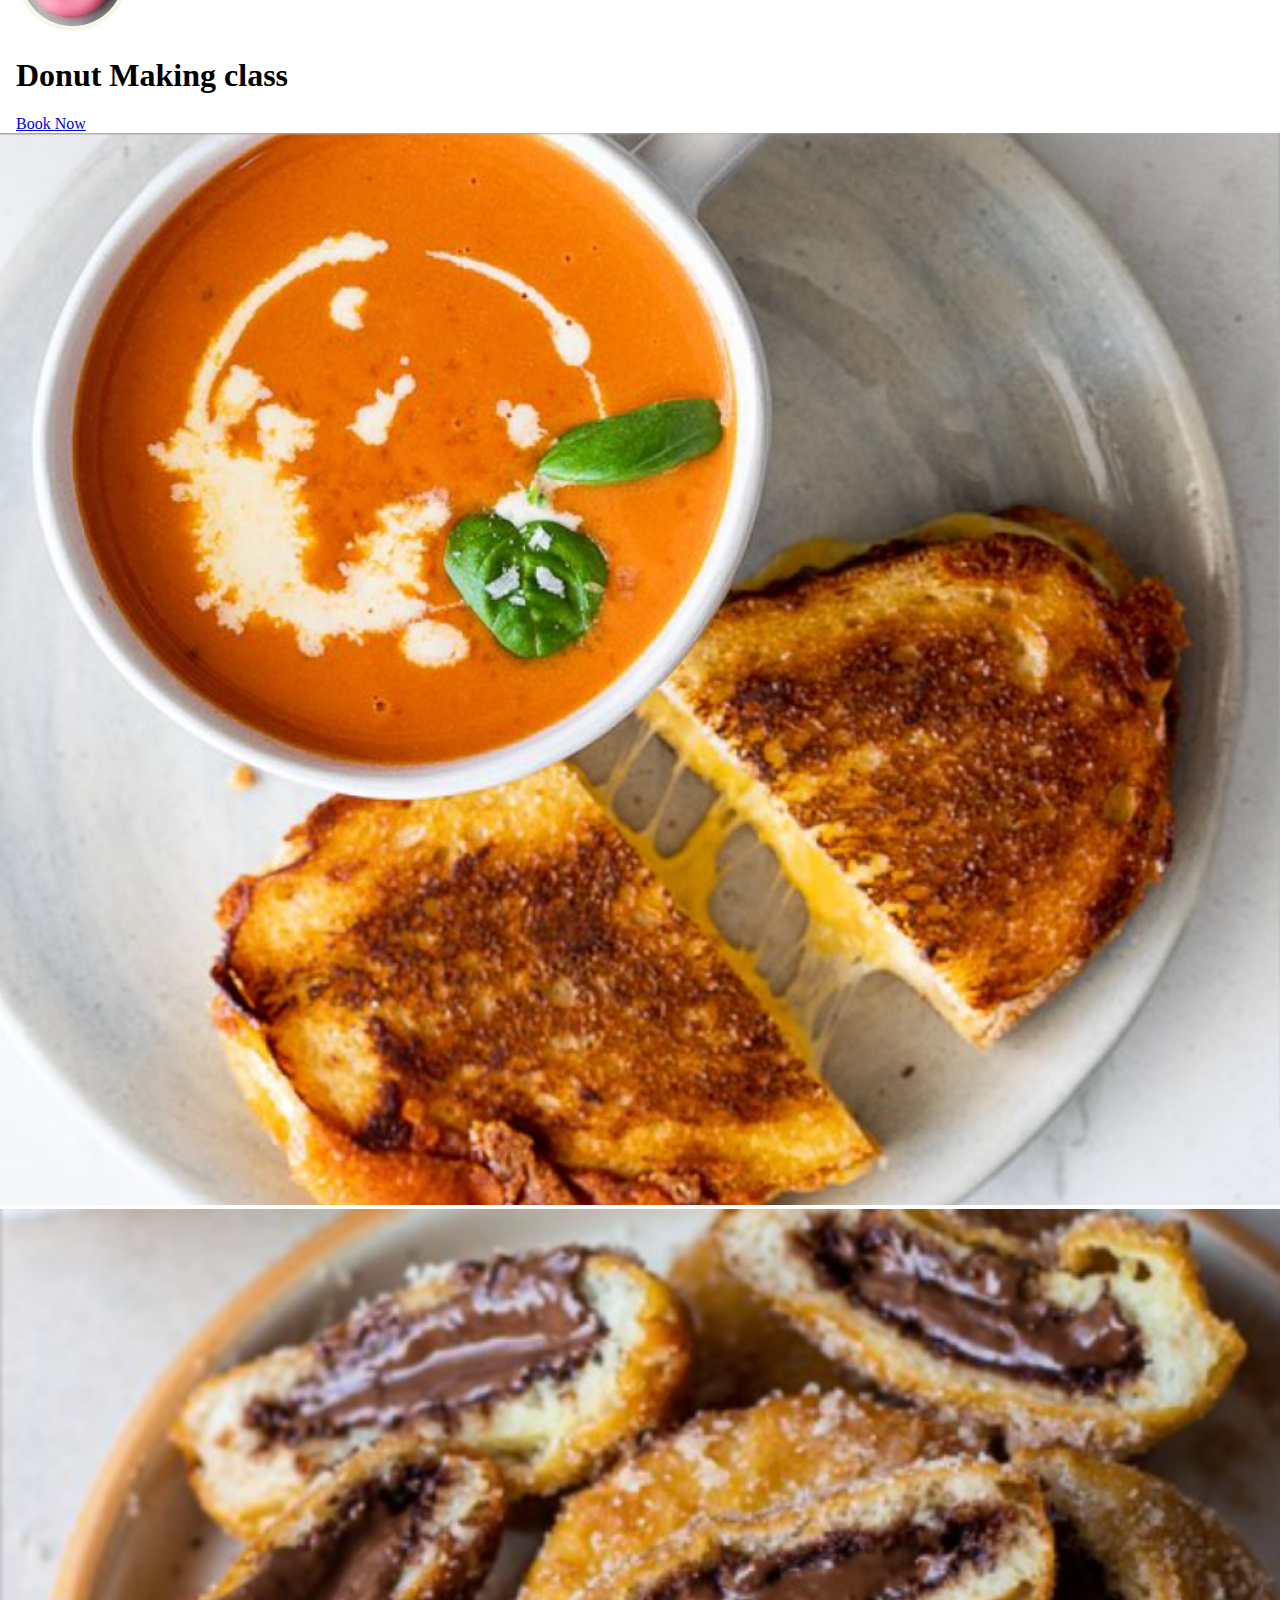
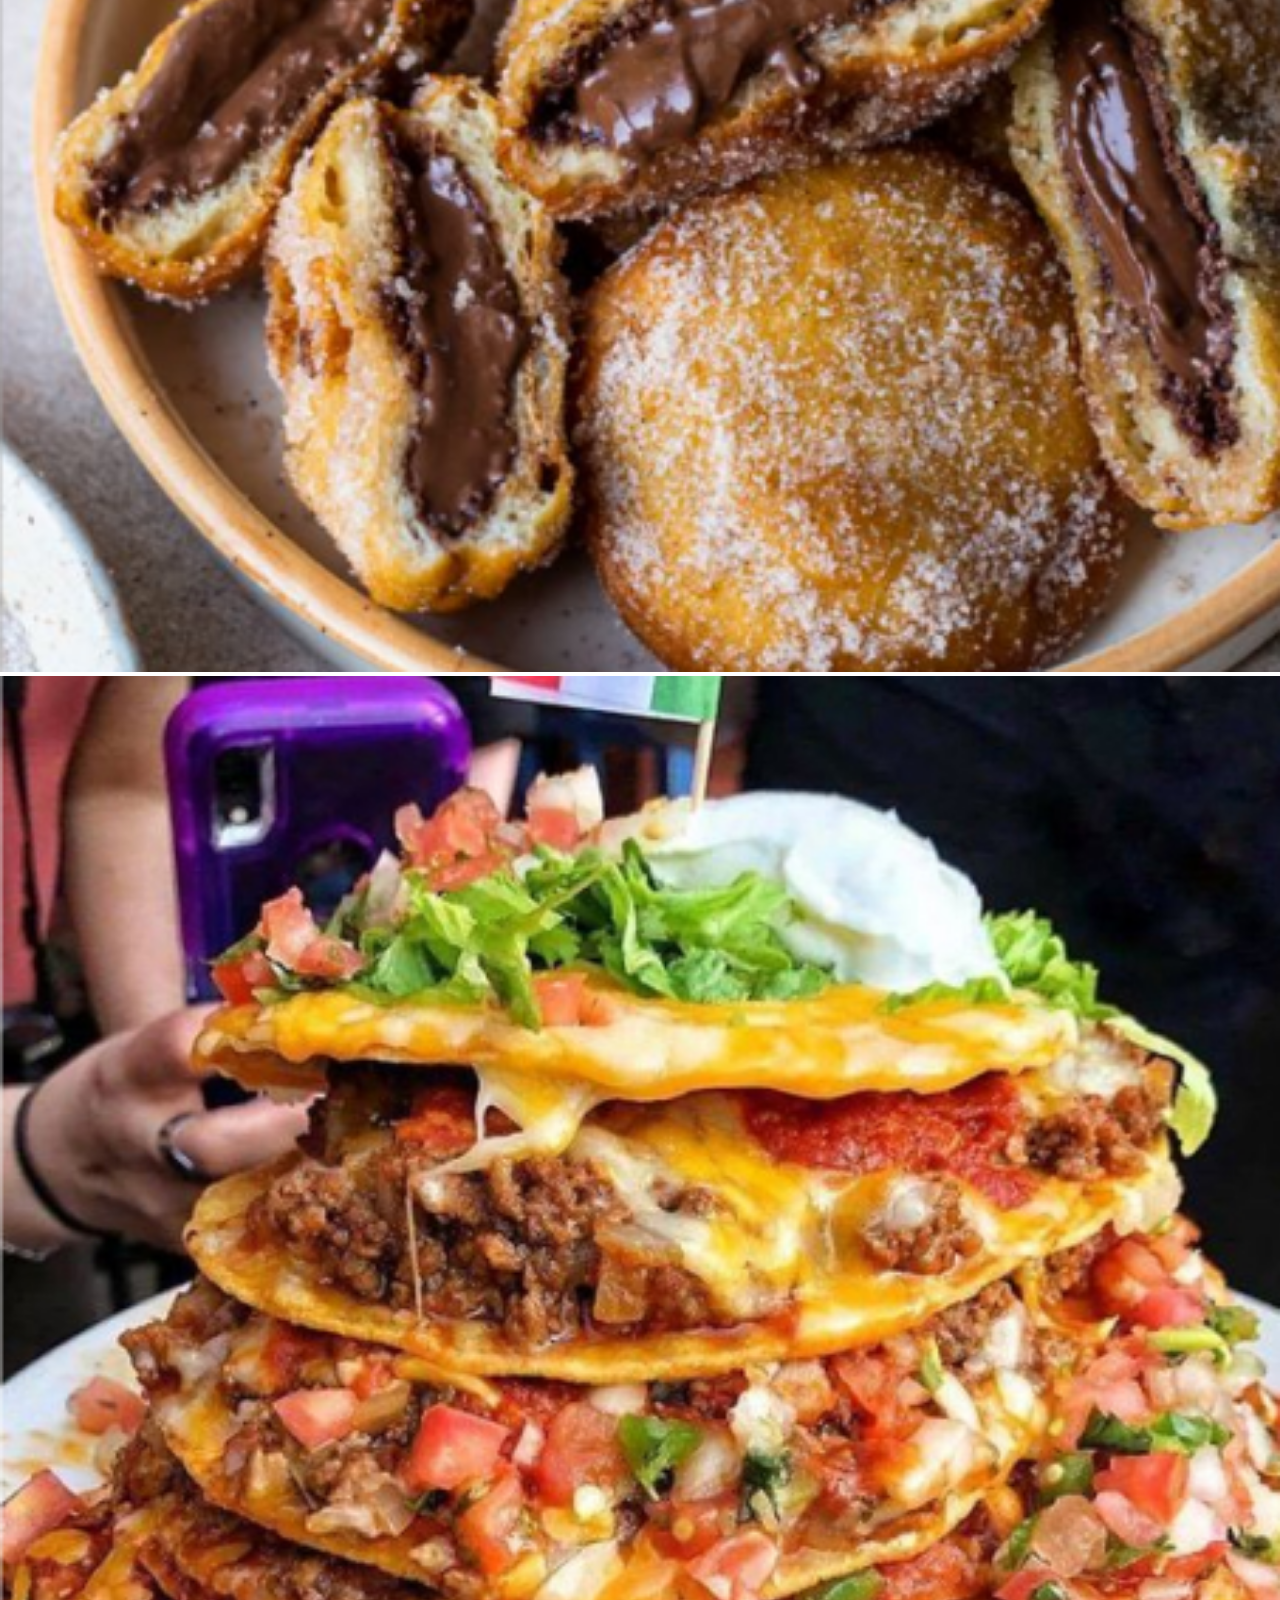
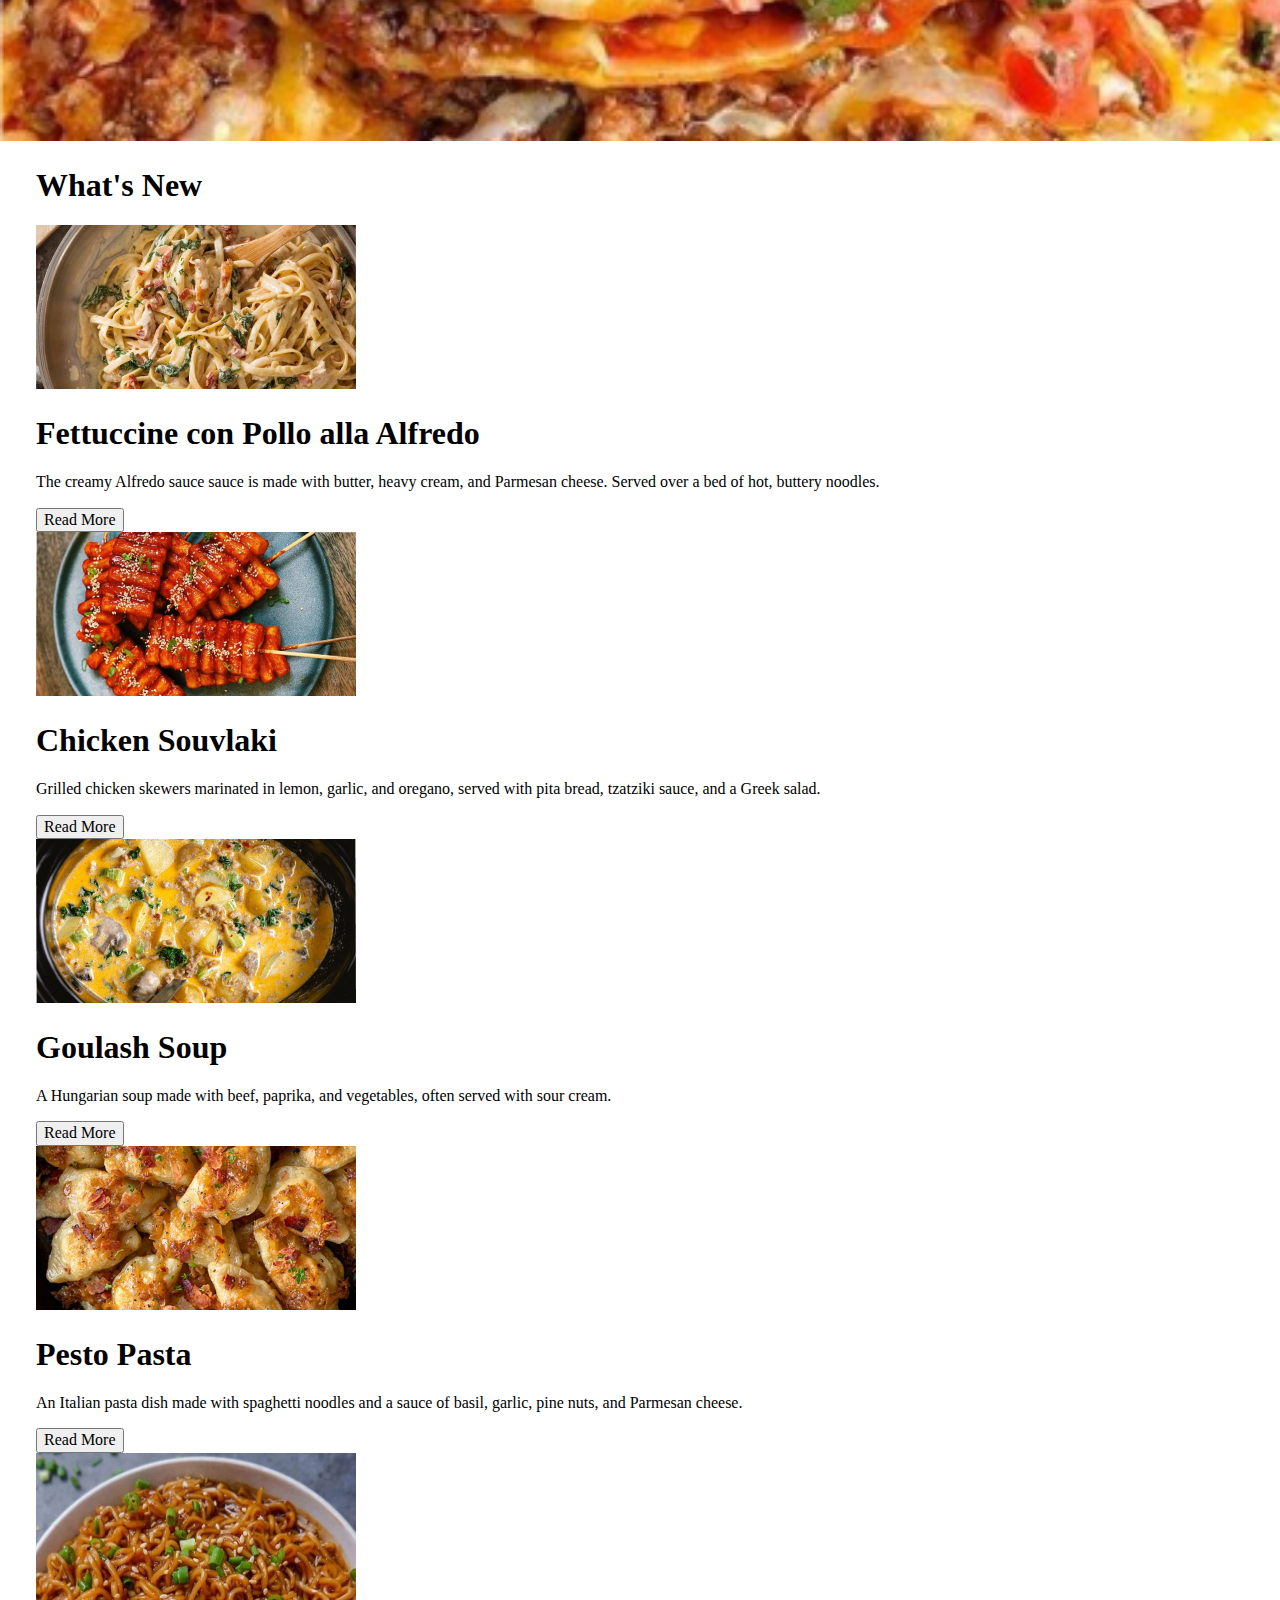
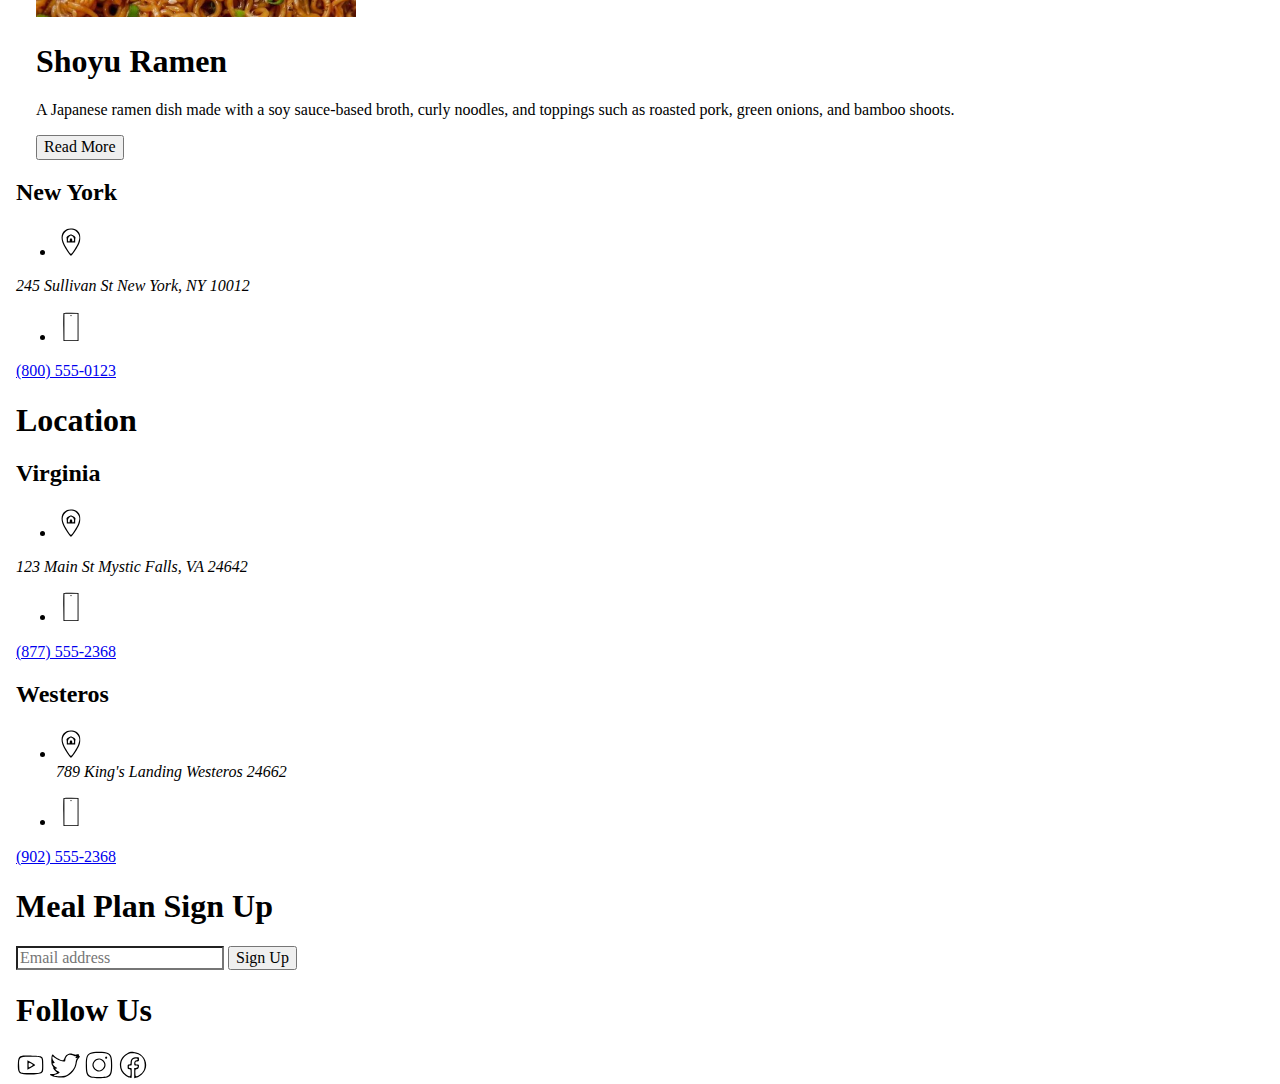
==== commit 44a6c135: "book now" ====
--- a/deploy/index.html
+++ b/deploy/index.html
@@ -54,16 +54,14 @@
         <img src="img/classes/pastacircle.png" alt="pasta making">
       
         <nav>
-           <button>Book Now</button>
+            <a href="#">Book Now</a> 
         </nav>
-     
     
             <img src="img/classes/donut.png" alt="bear donut">
             <h1>Donut Making class</h1> 
         
          <nav>
-             <button>Book Now</button>
-       </nav>
+            <a href="#">Book Now</a> 
     
         </div>
     </section>
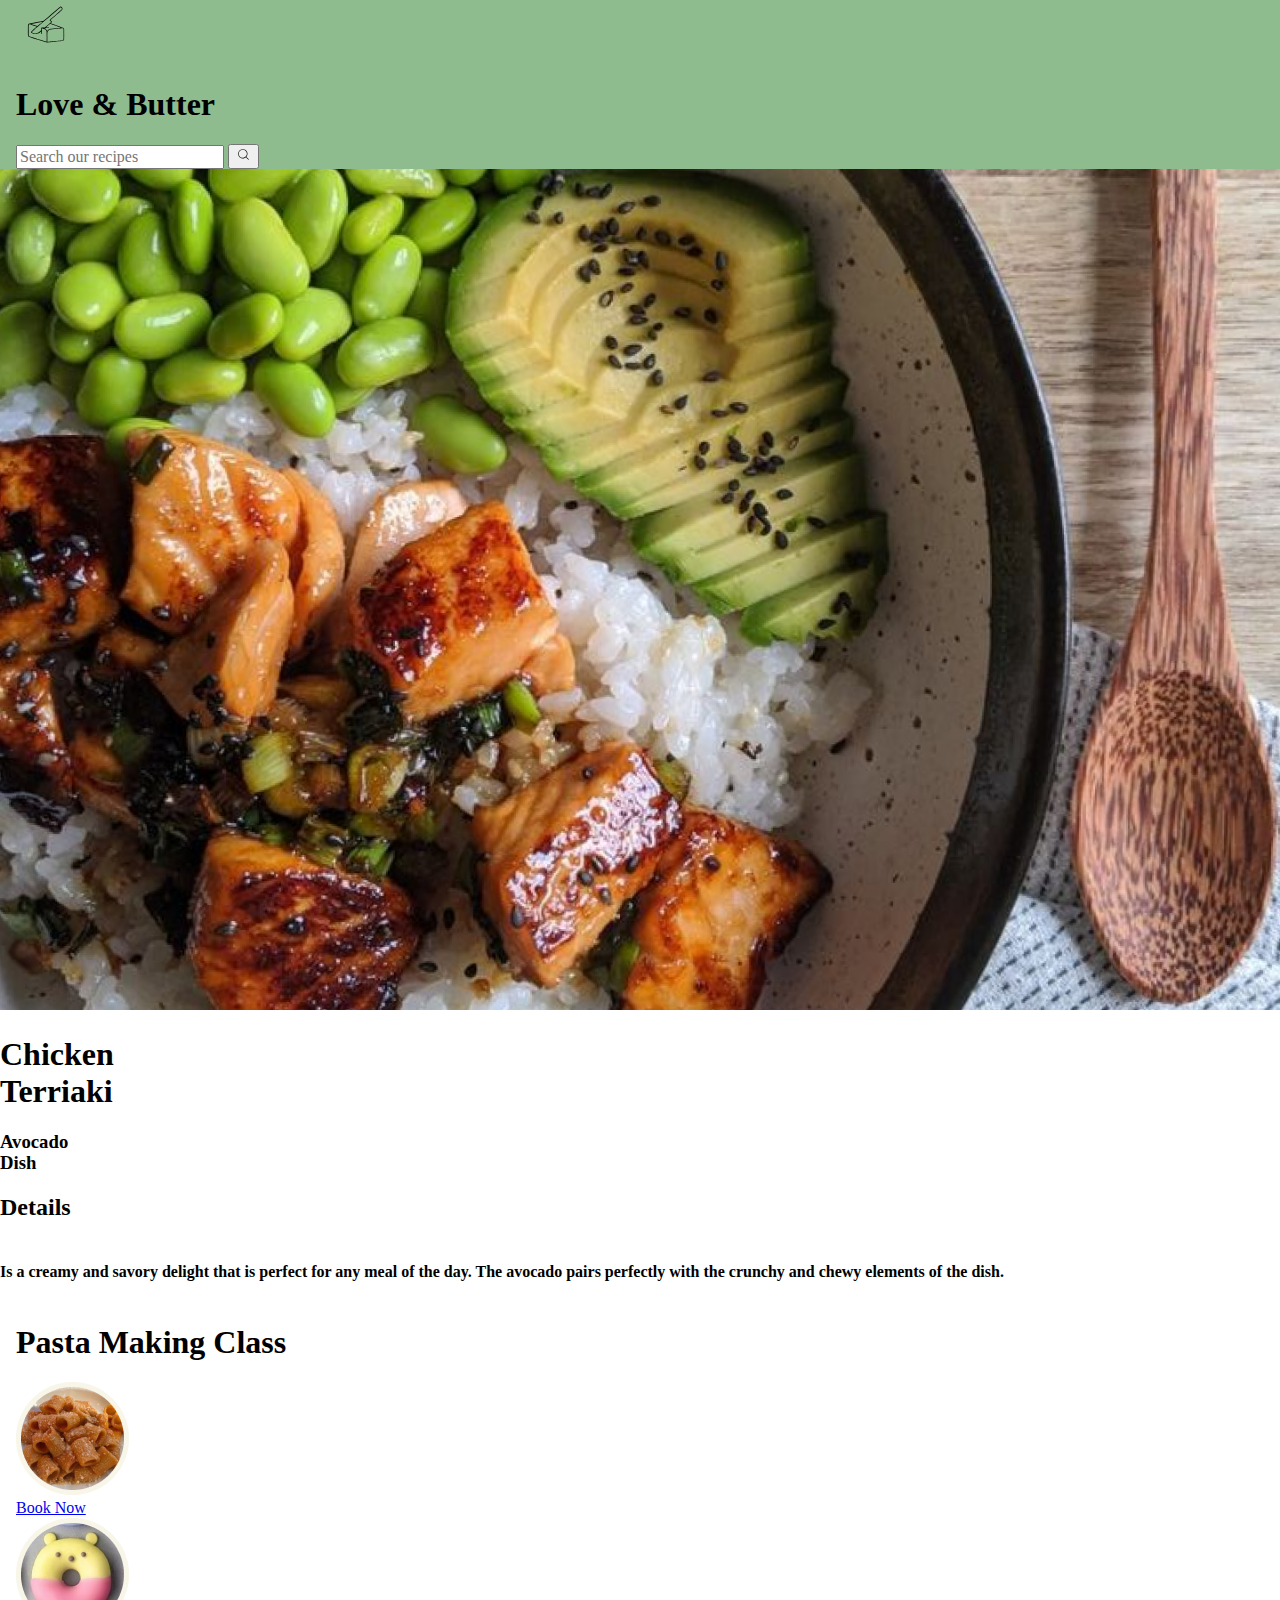
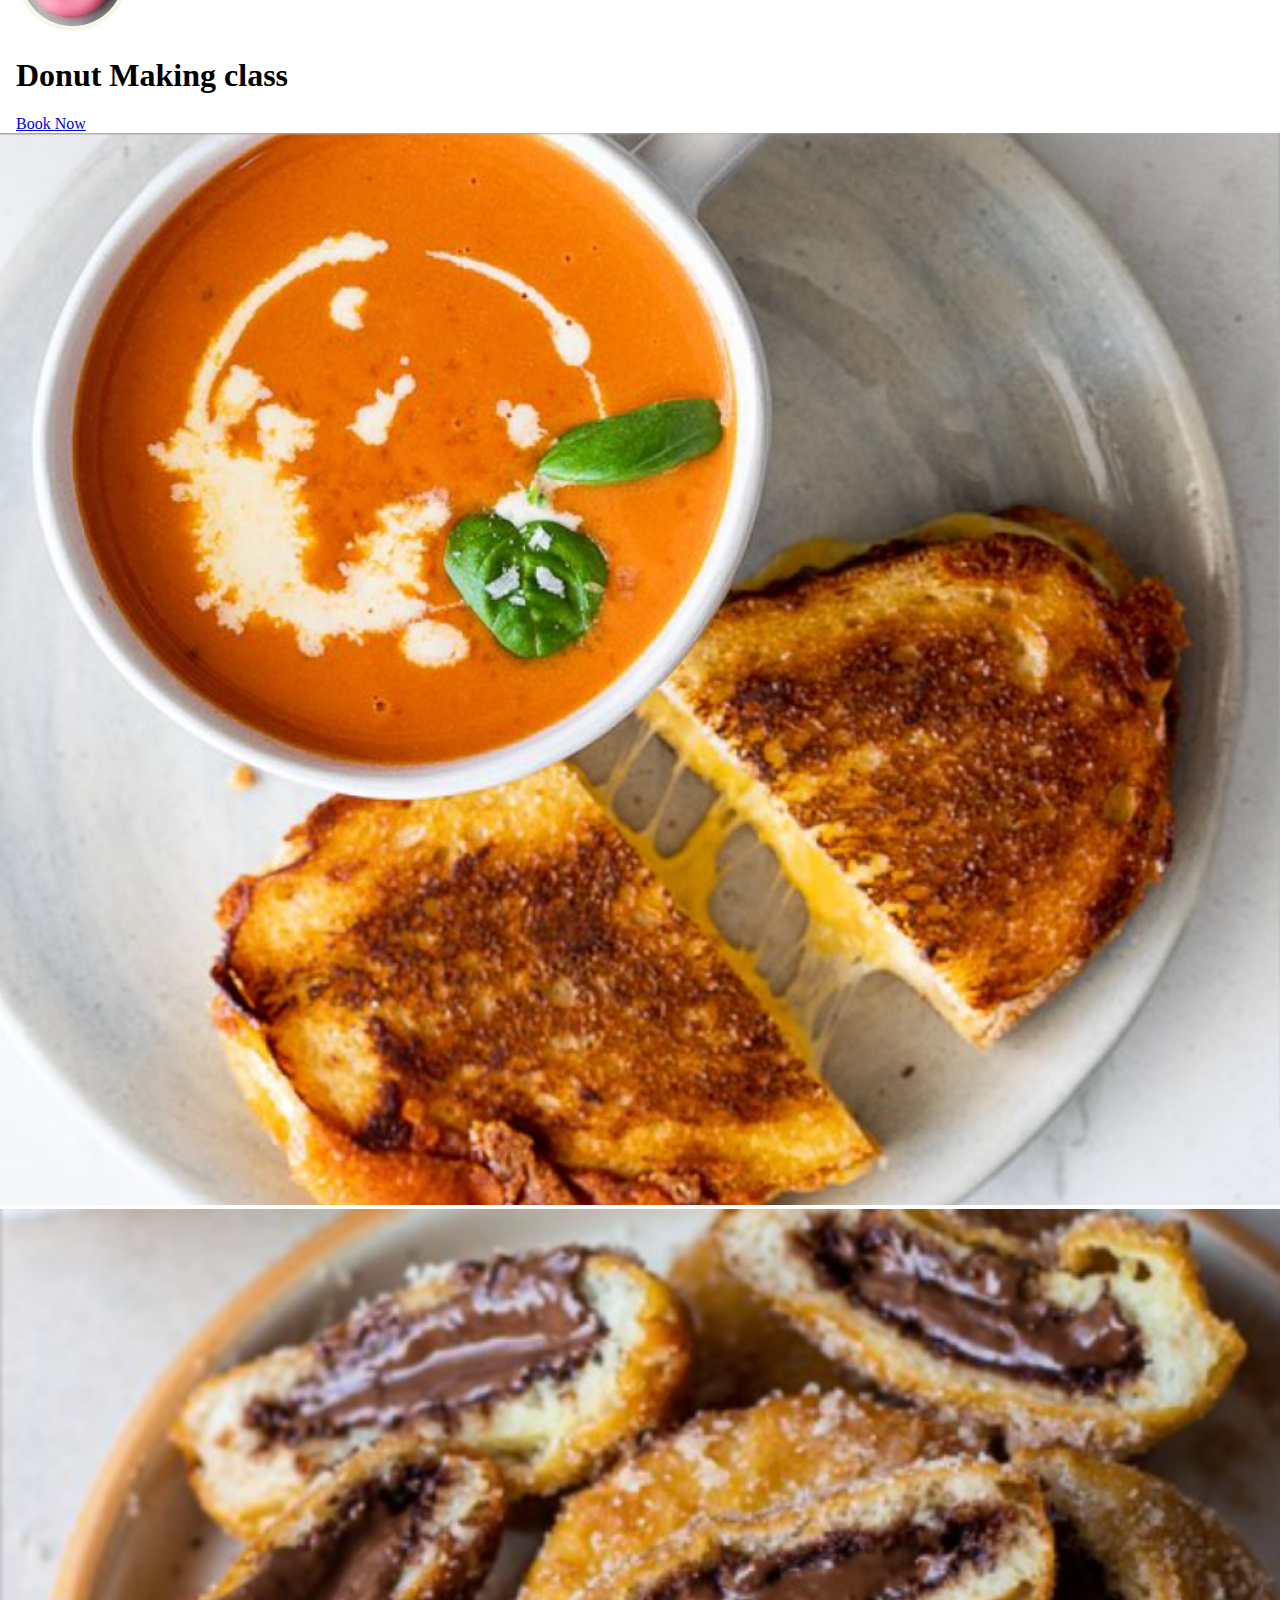
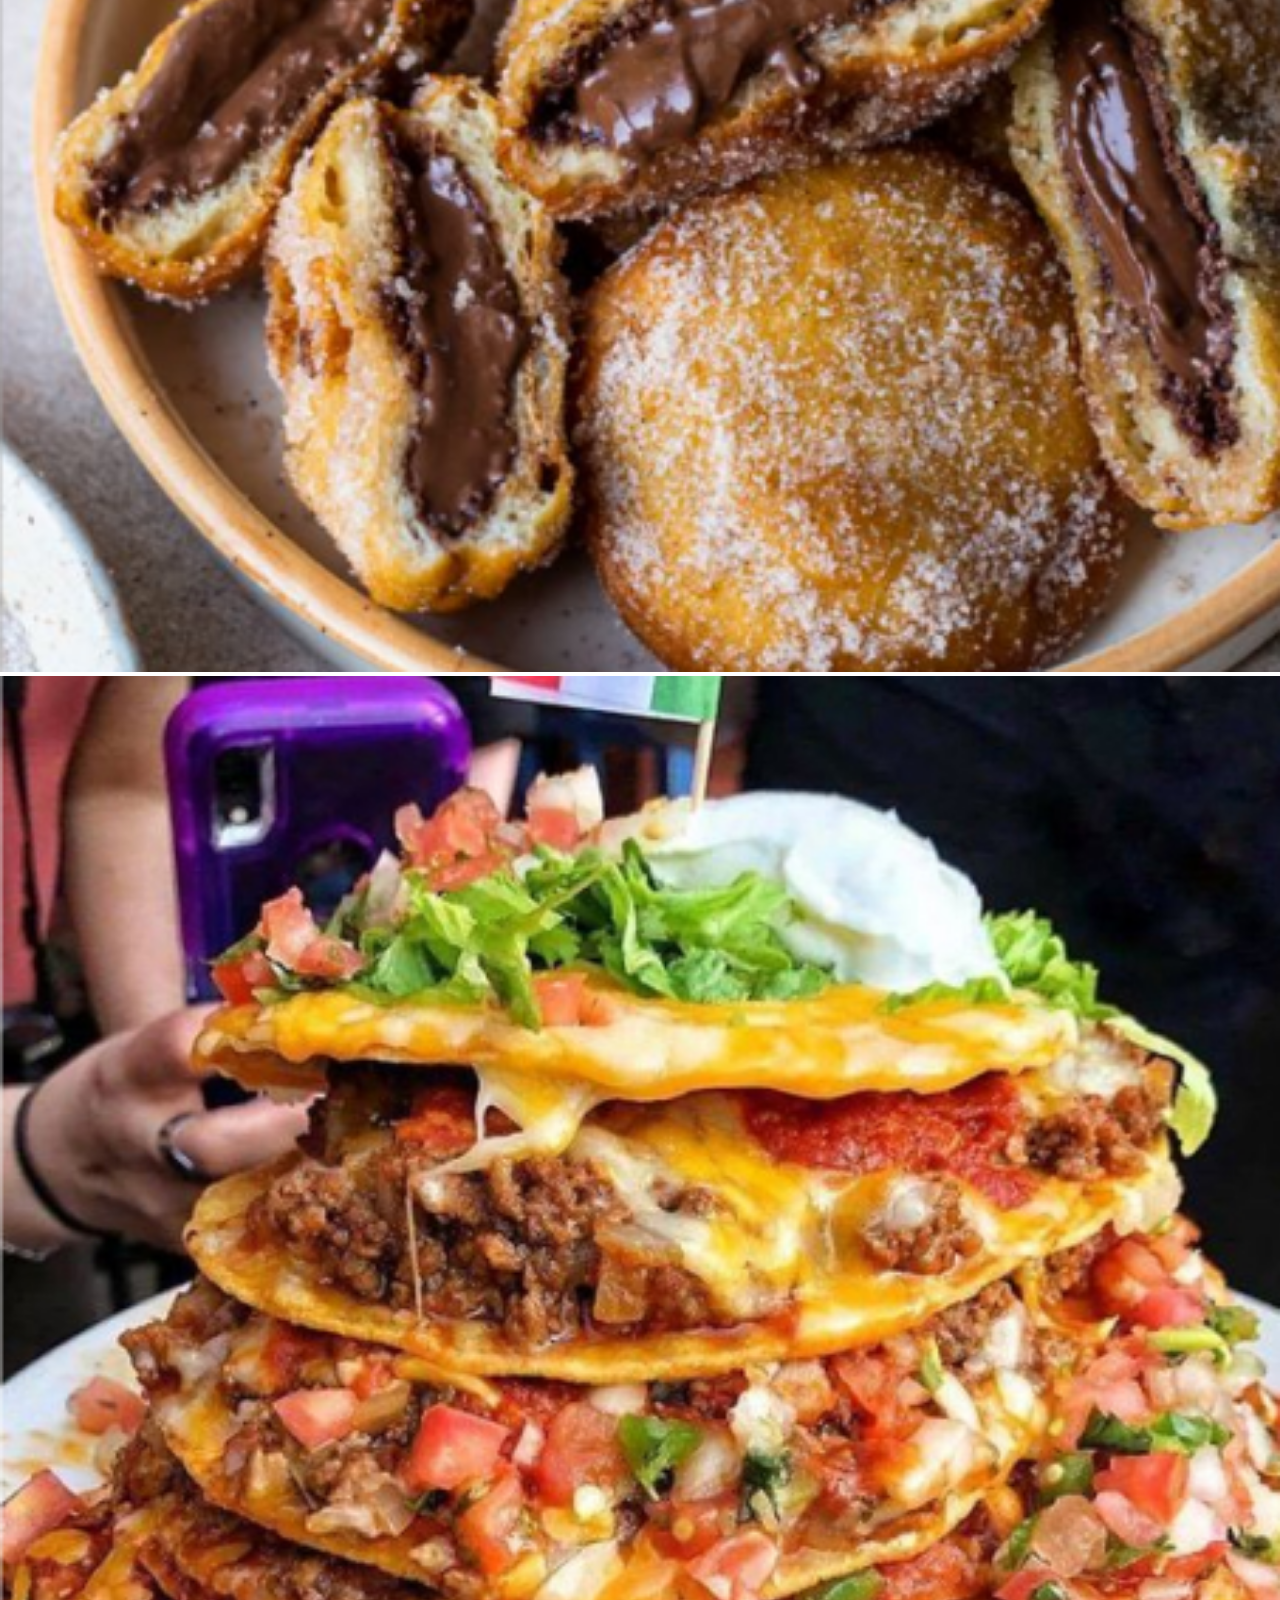
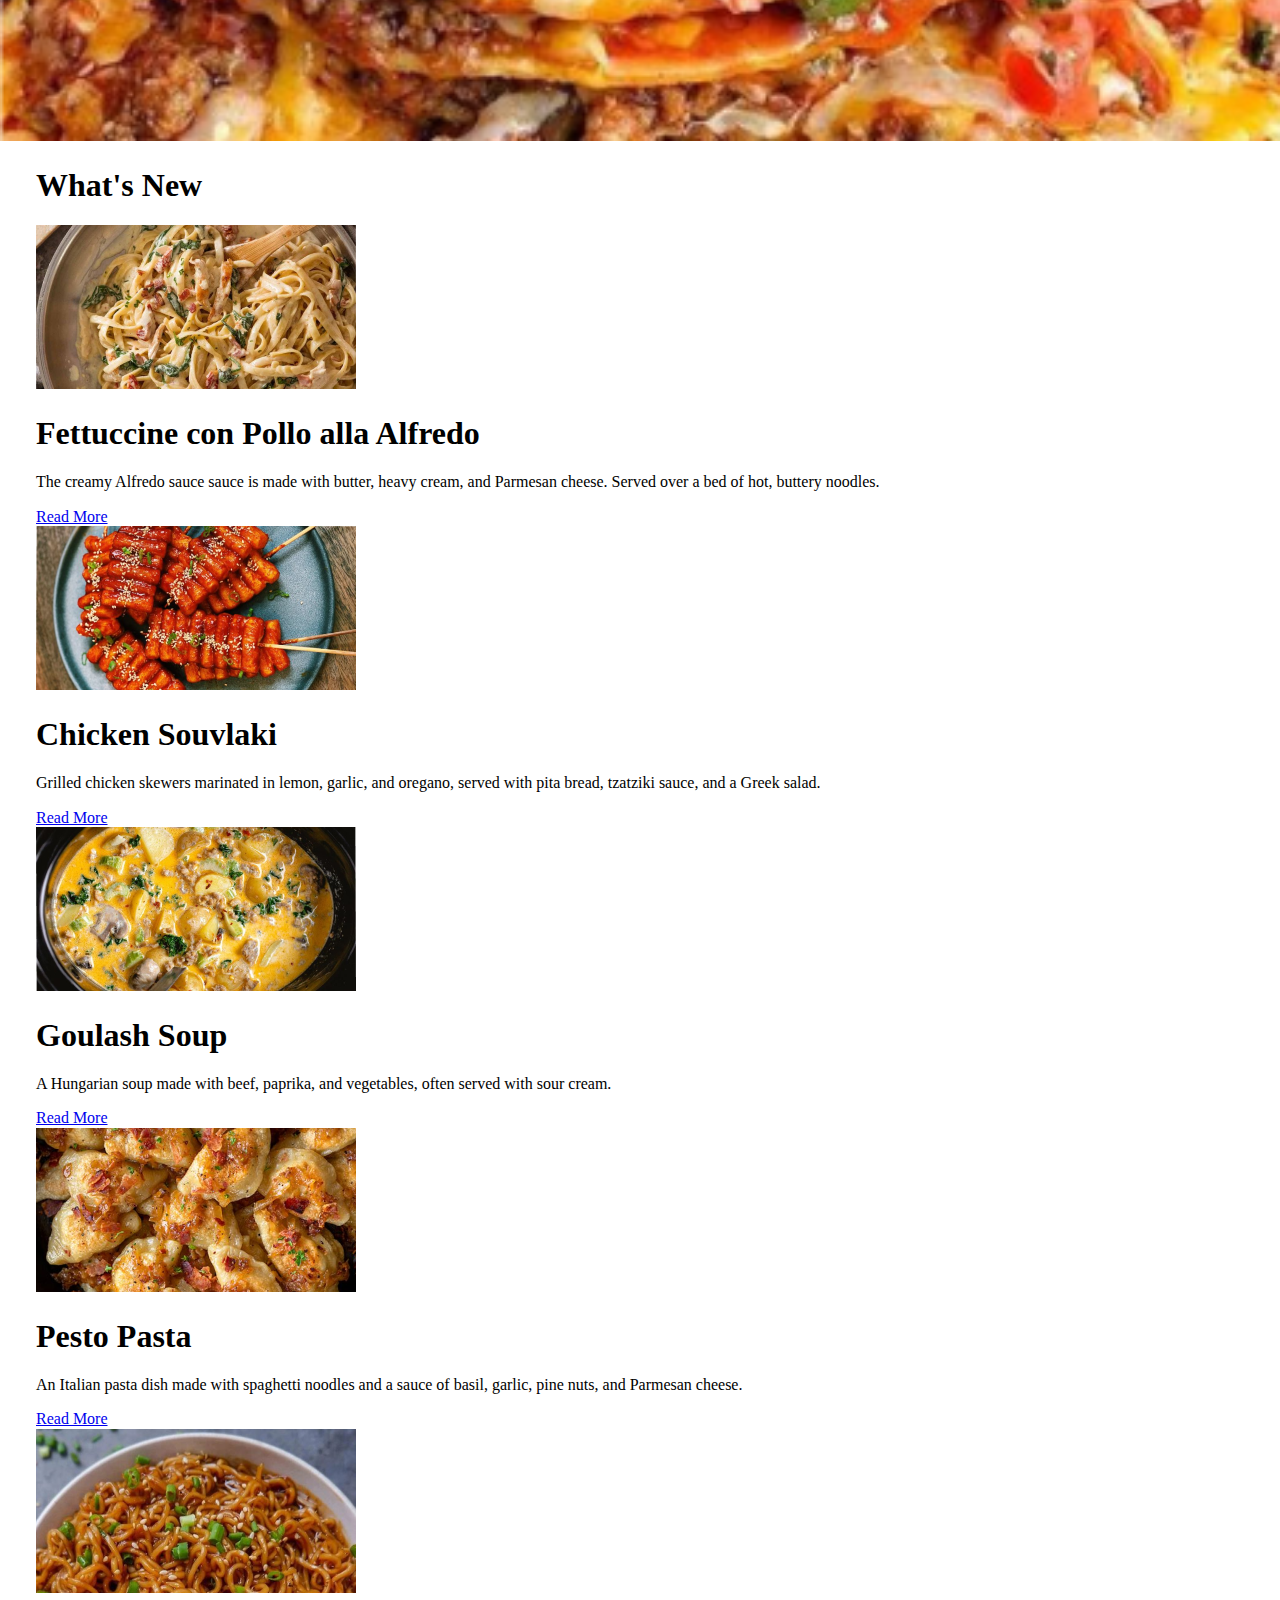
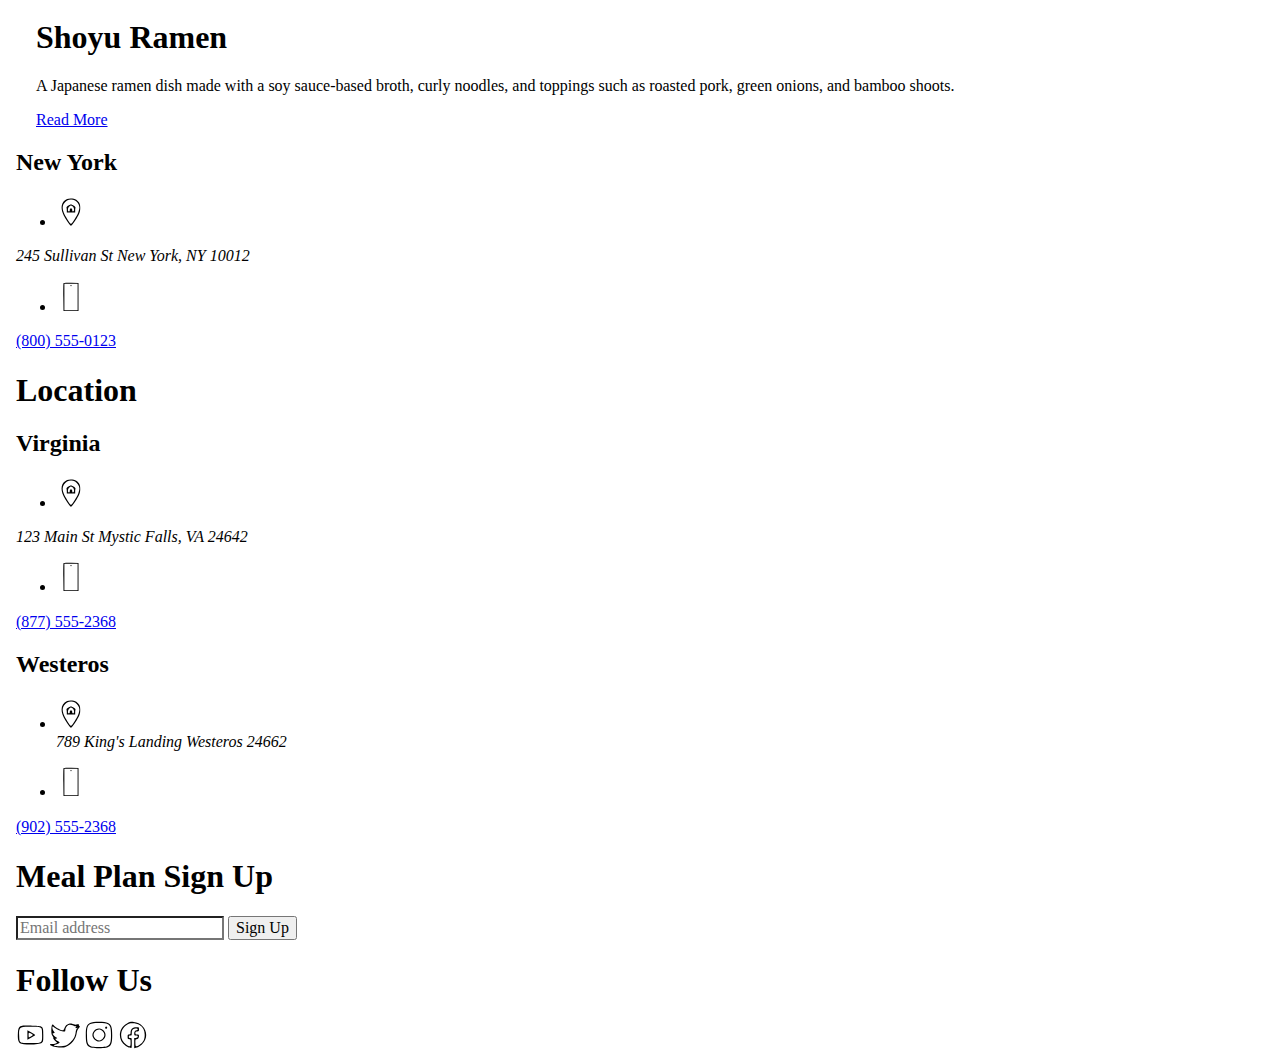
==== commit b417e982: "read more" ====
--- a/deploy/index.html
+++ b/deploy/index.html
@@ -90,28 +90,36 @@
               <img src="img/articles/alfredo.png" alt="Pollo alla">
               <h1>Fettuccine con Pollo alla Alfredo</h1>
               <p>The creamy Alfredo sauce sauce is made with butter, heavy cream, and Parmesan cheese. Served over a bed of hot, buttery noodles.</p>
-              <button>Read More</button>
+              <nav>
+                 <a href="#">Read More</a> 
+              </nav>
              </section>
           
           <section>
               <img src="img/articles/chicken.png" alt="chick">
               <h1>Chicken Souvlaki</h1>
               <p>Grilled chicken skewers marinated in lemon, garlic, and oregano, served with pita bread, tzatziki sauce, and a Greek salad.</p>
-              <button>Read More</button>
+              <nav>
+                 <a href="#">Read More</a> 
+              </nav>
           </section>
           
           <section>
               <img src="img/articles/soup2.png" alt="yellow soup">
           <h1>Goulash Soup</h1>
           <p>A Hungarian soup made with beef, paprika, and vegetables, often served with sour cream.</p>
-          <button>Read More</button>
+          <nav>
+             <a href="#">Read More</a> 
+          </nav>
           </section>
           
           <section>
               <img src="img/articles/pesto.png" alt="pasta 2">
           <h1>Pesto Pasta</h1>
           <p>An Italian pasta dish made with spaghetti noodles and a sauce of basil, garlic, pine nuts, and Parmesan cheese.</p>
-          <button>Read More</button>
+          <nav>
+             <a href="#">Read More</a> 
+          </nav>
           </section>
           
       <section>
@@ -119,7 +127,9 @@
           <h1>Shoyu Ramen</h1>
           <p>A Japanese ramen dish made with a soy sauce-based broth, curly noodles, and toppings such as roasted pork, green onions, and bamboo shoots.</p>
               
-          <button>Read More</button>
+          <nav>
+             <a href="#">Read More</a> 
+          </nav>
       </section>
               
           </div>
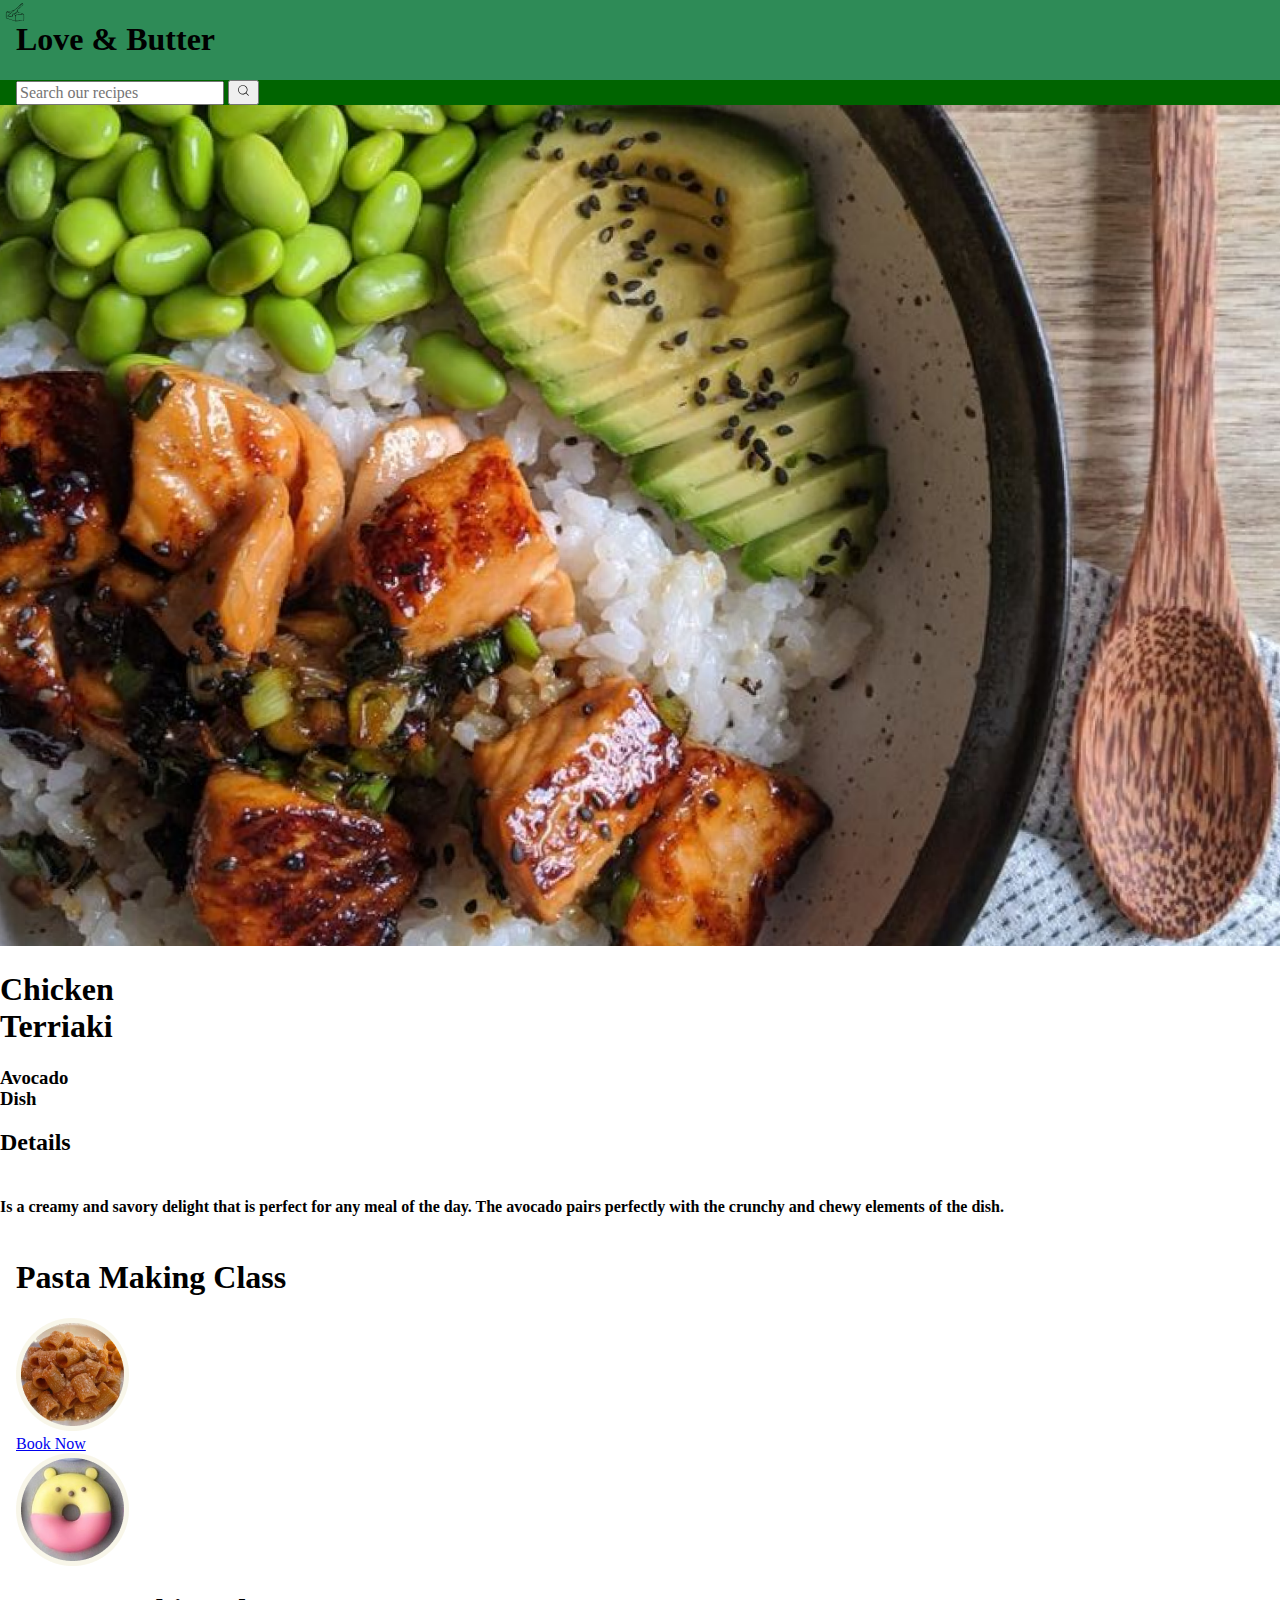
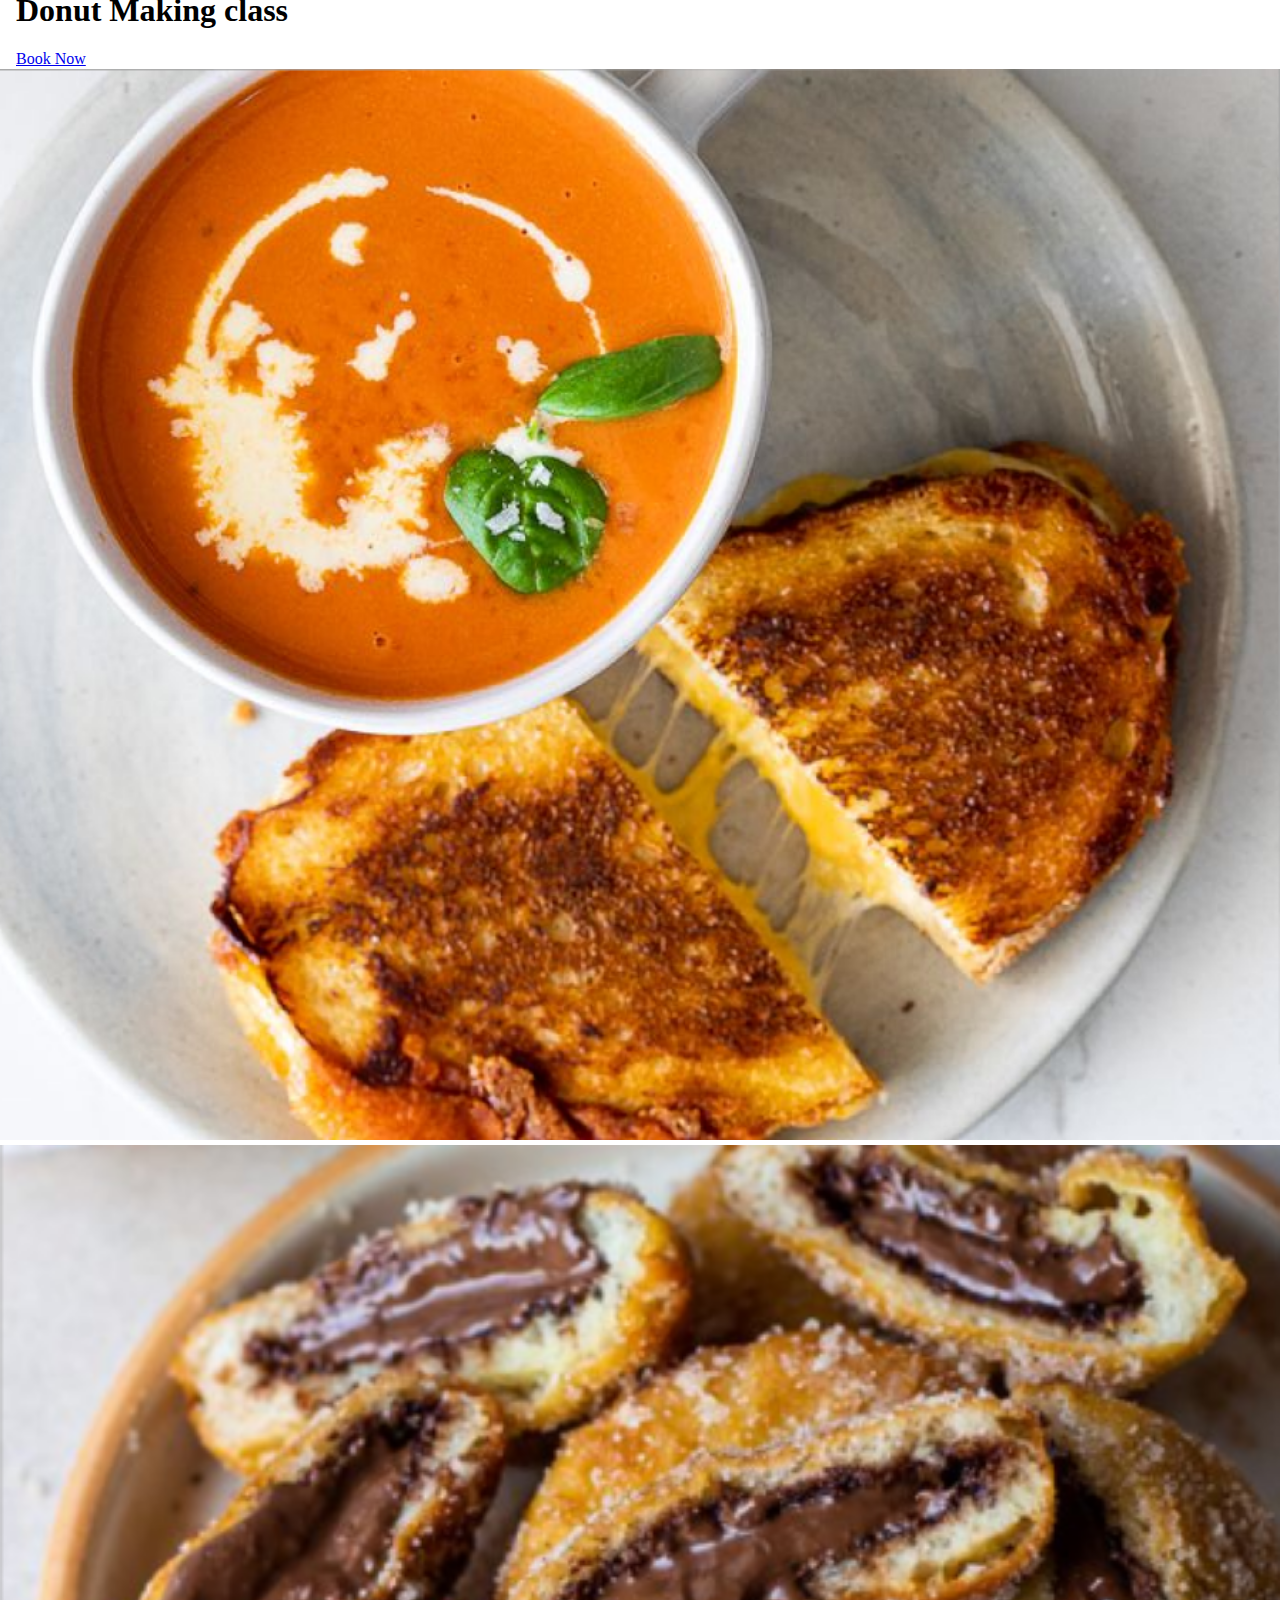
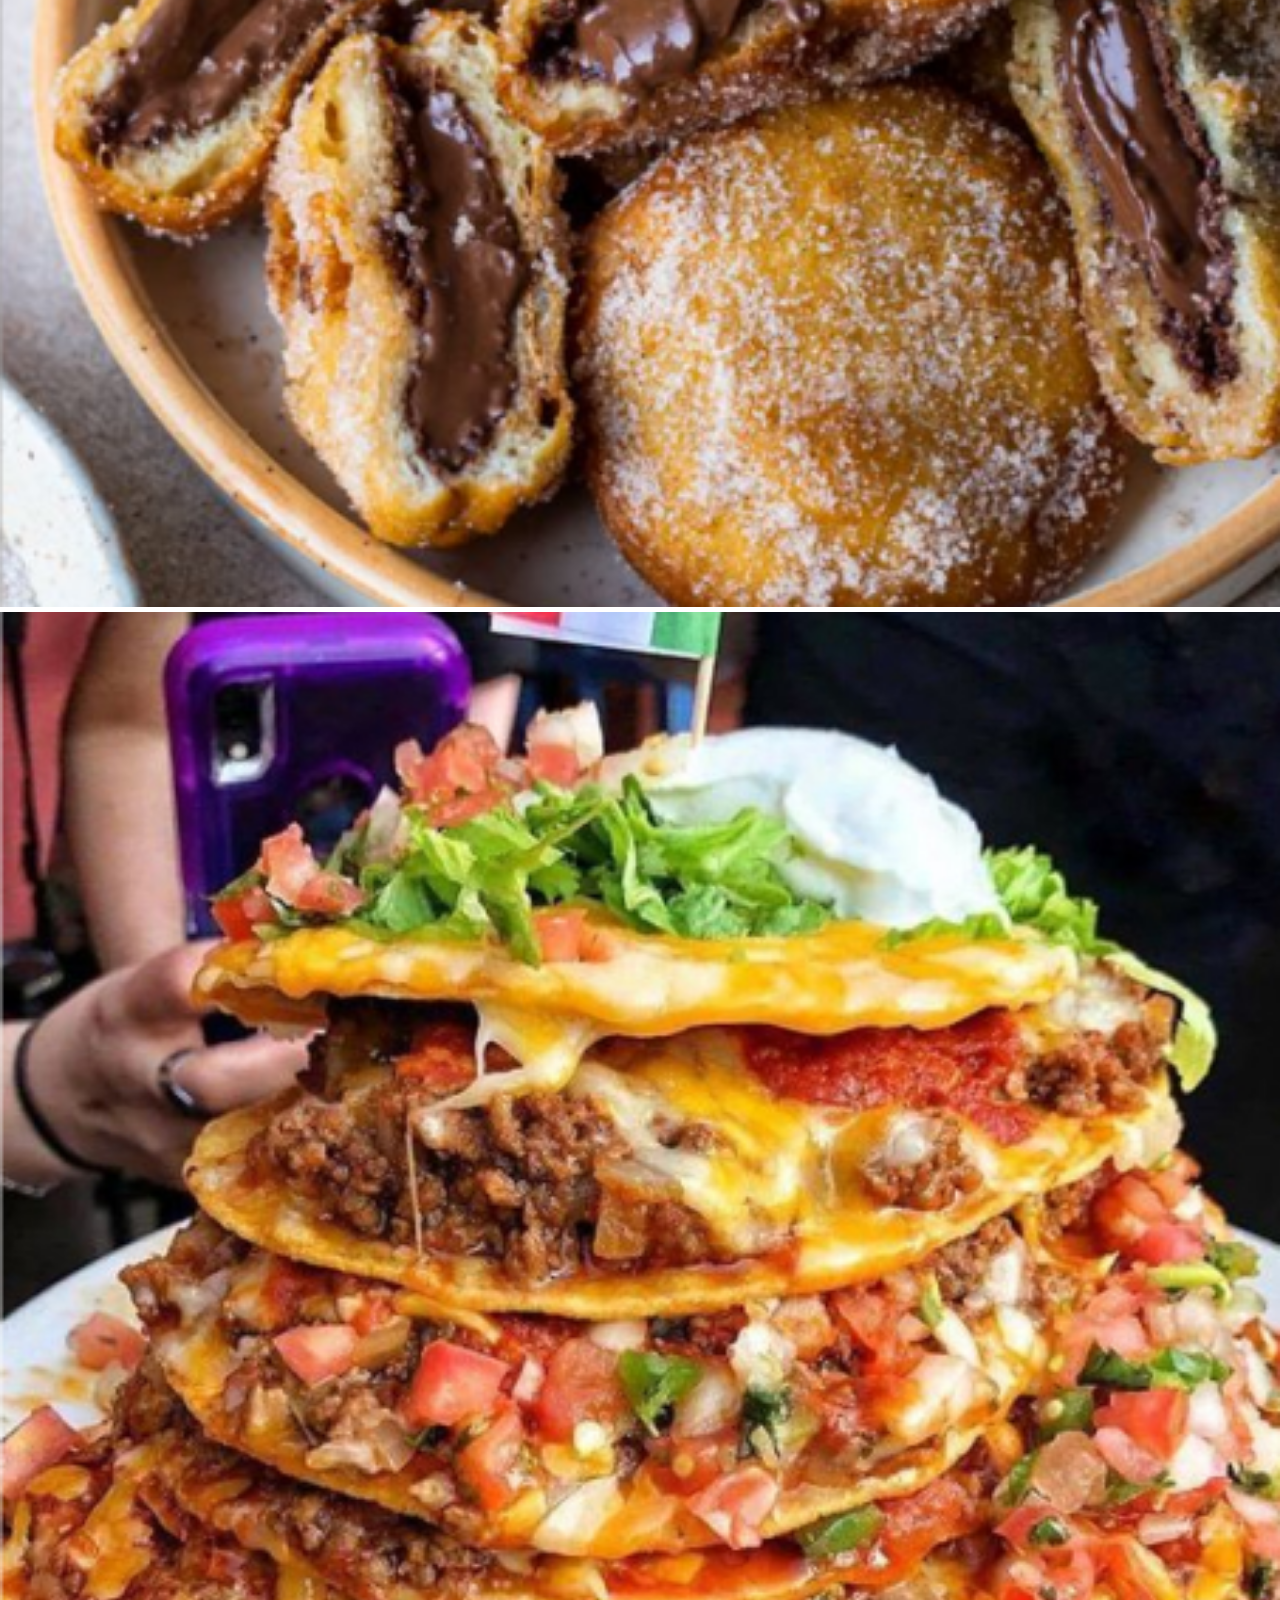
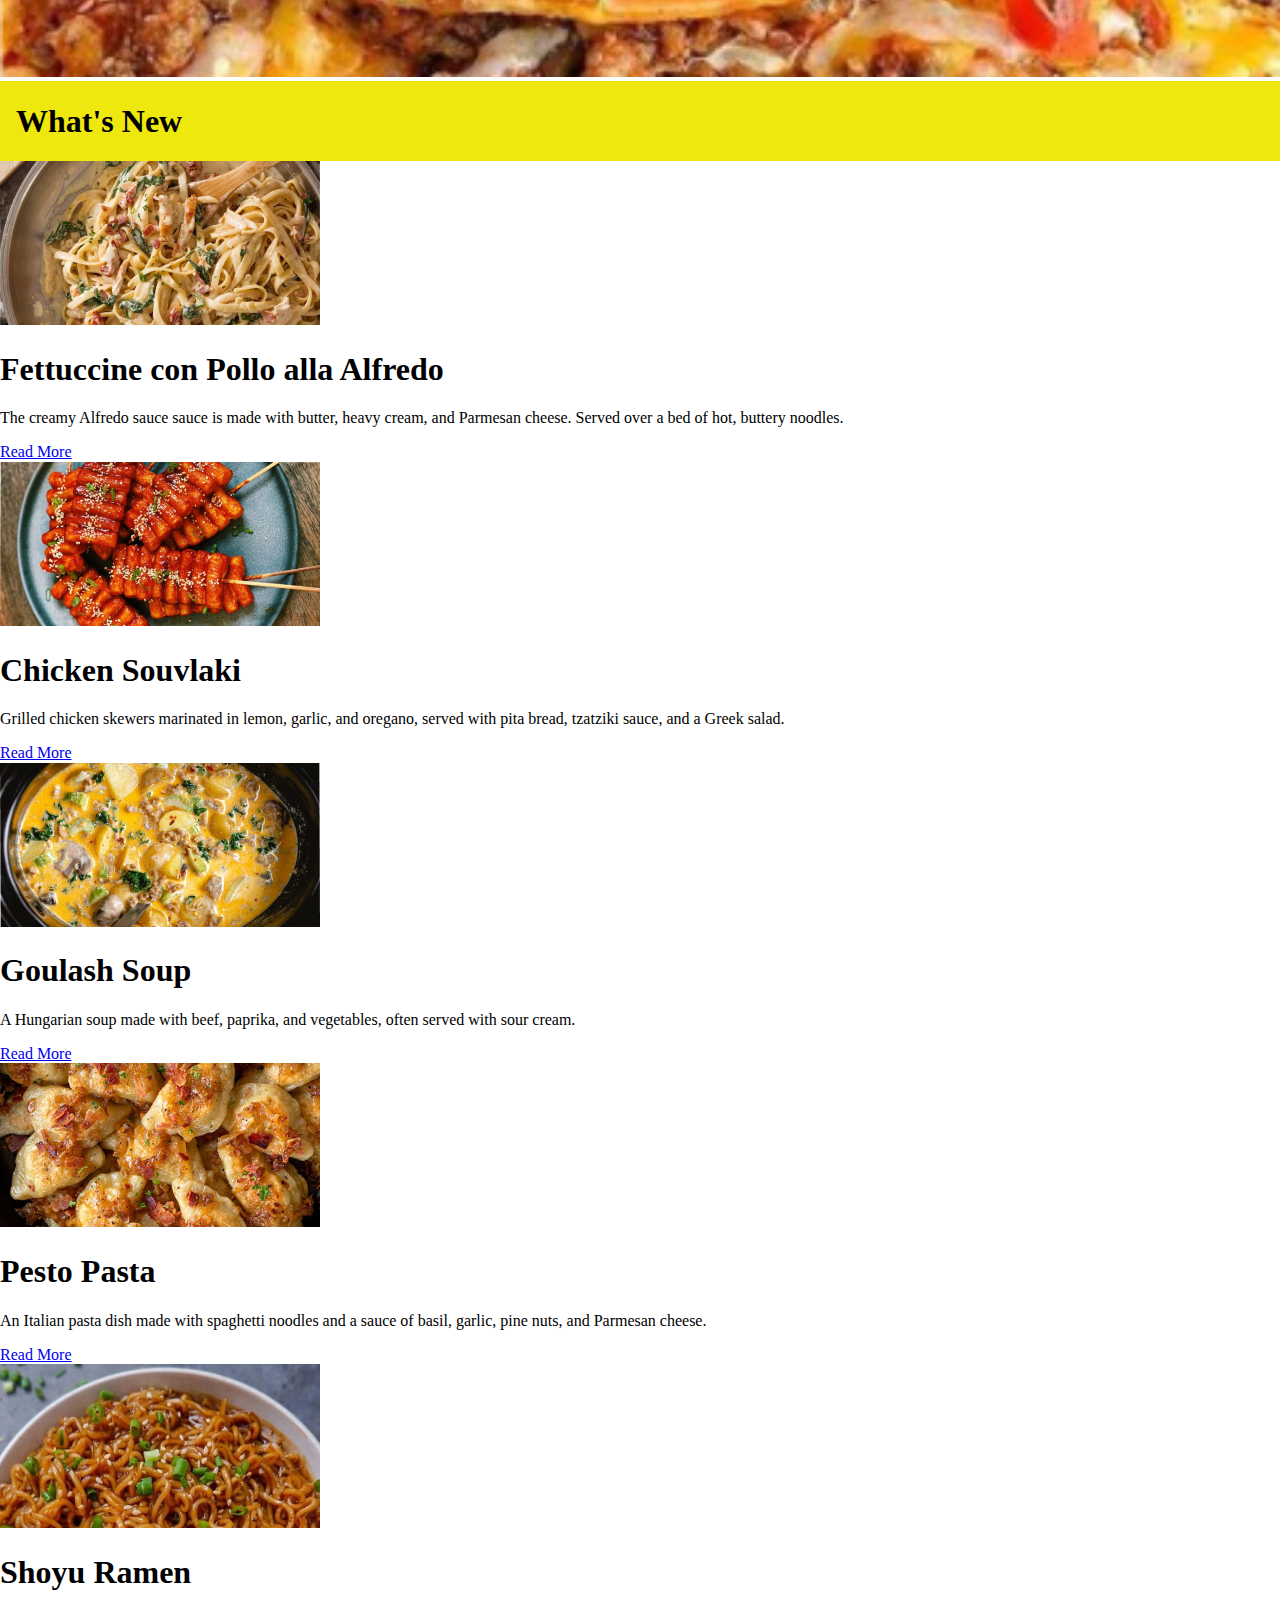
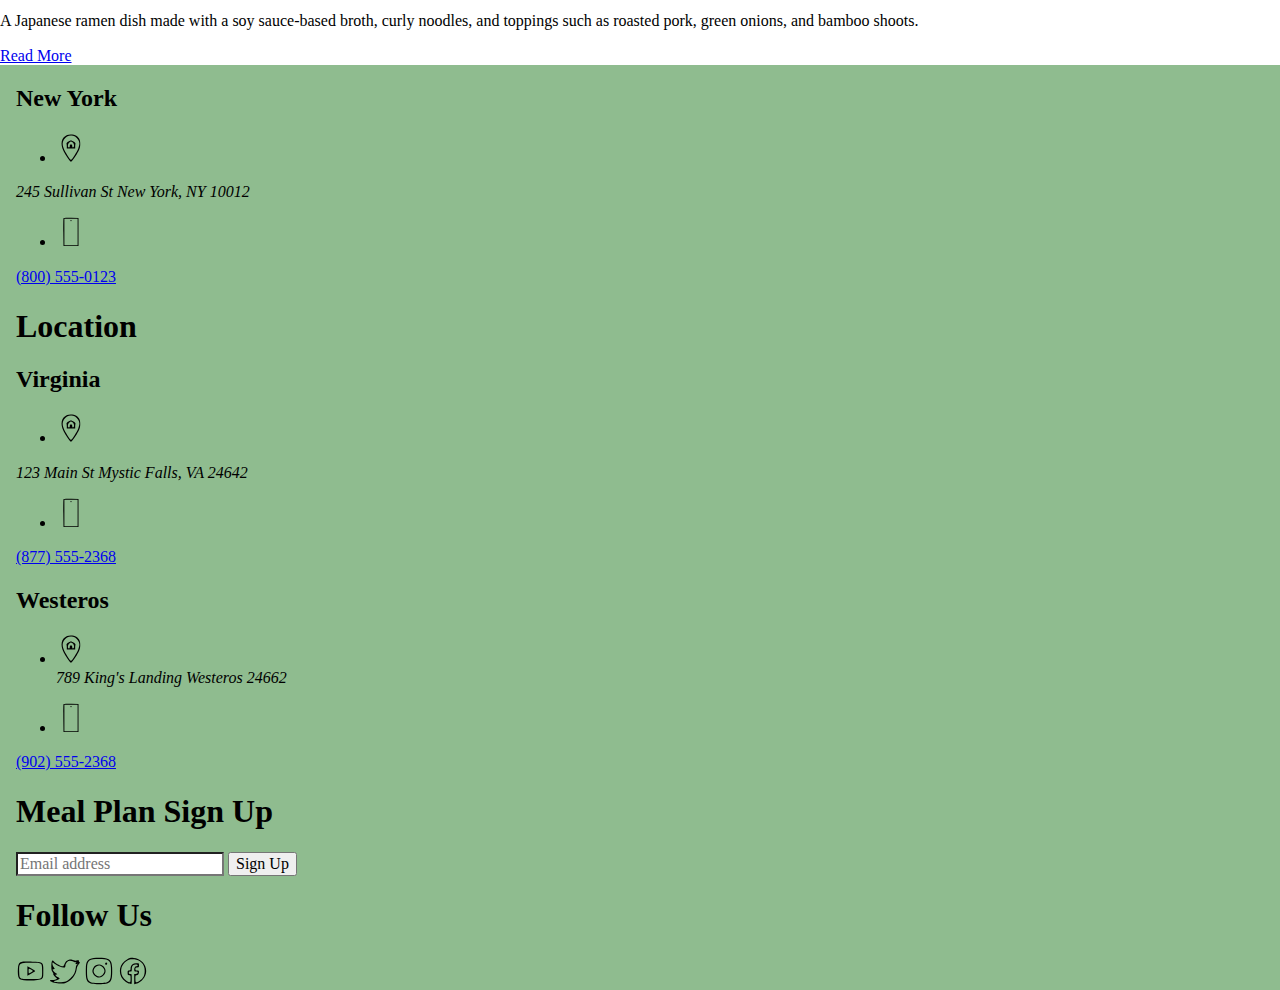
==== commit 6b977da0: "updated code" ====
--- a/deploy/index.html
+++ b/deploy/index.html
@@ -10,21 +10,25 @@
 
 <body>
    <header> 
-       <div>
-           <nav>
-               <a href="#"><img src="img/global/logo.svg" width="60" height="60" alt="logo"></a> 
-                <h1>Love & Butter</h1> 
-           </nav>
-           <section>
-               <form action="#">
-                   <input type="search" placeholder="Search our recipes">
-                   <button><img src="img/global/glass.svg" width="15" height="15" alt="search button" ></button>
-               </form>
+   
+       
+          <div>
+           <section id="logo-nav">
+               <img src="img/global/logo.svg" width="30" height="30" alt="logo">
+               
+               <h1>Love & Butter</h1>
+            </section>
+          </div>
+          
+           <section id="form-content">
+               <div>
+                   <form action="#">
+                       <input type="search" placeholder="Search our recipes">
+                       <button><img src="img/global/glass.svg" width="15" height="15" alt="search button" ></button>
+                   </form>
+               </div>
            </section>
            
-          
-           
-       </div>
    
       
    </header>
@@ -82,20 +86,35 @@
         
      </section>
 
-     <section id="articles">
-         <div>
+     
+         
+             <section id="articles">
+                 <div>
+                     <h1>What's New</h1>
+                 </div>
+             </section>
+     
              <section>
-              <h1>What's New</h1>
-      
-              <img src="img/articles/alfredo.png" alt="Pollo alla">
-              <h1>Fettuccine con Pollo alla Alfredo</h1>
-              <p>The creamy Alfredo sauce sauce is made with butter, heavy cream, and Parmesan cheese. Served over a bed of hot, buttery noodles.</p>
-              <nav>
-                 <a href="#">Read More</a> 
-              </nav>
-             </section>
-          
-          <section>
+                 <img src="img/articles/alfredo.png" alt="Pollo alla" class="article-text">
+             </section>
+              
+     
+            
+         
+     
+     
+             <section class="article-text">
+                 <div>
+                     <h1>Fettuccine con Pollo alla Alfredo</h1>
+                     <p>The creamy Alfredo sauce sauce is made with butter, heavy cream, and Parmesan cheese. Served over a bed of hot, buttery noodles.</p>
+                     <nav>
+                        <a href="#">Read More</a> 
+                     </nav>
+                 </div>
+             </section>
+             
+          
+          <section class="articles">
               <img src="img/articles/chicken.png" alt="chick">
               <h1>Chicken Souvlaki</h1>
               <p>Grilled chicken skewers marinated in lemon, garlic, and oregano, served with pita bread, tzatziki sauce, and a Greek salad.</p>
@@ -132,8 +151,7 @@
           </nav>
       </section>
               
-          </div>
-     </section>
+        
      
      
      
--- a/deploy/css/styles.css
+++ b/deploy/css/styles.css
@@ -361,23 +361,33 @@
 /* =============
     Header
 ============= */
-header {
+header #logo-nav {
+  background-color: seagreen;
+  display: grid;
+  grid-template-columns: 16px auto 16px;
+  grid-template-areas: ". logo-nav .";
+}
+header #logo-nav > div {
+  grid-area: logo-nav;
+}
+header #form-content {
+  background-color: darkgreen;
+  display: grid;
+  grid-template-columns: 16px auto 16px;
+  grid-template-areas: ". form-content .";
+}
+header #form-content div {
+  grid-area: form-content;
+}
+
+/* =============
+    Footer
+============= */
+#footer {
+  display: grid;
+  grid-template-columns: 16px auto 16px;
+  grid-template-areas: ". footer .";
   background-color: darkseagreen;
-  display: grid;
-  grid-template-columns: 16px auto 16px;
-  grid-template-areas: ". header .";
-}
-header > div {
-  grid-area: header;
-}
-
-/* =============
-    Footer
-============= */
-#footer {
-  display: grid;
-  grid-template-columns: 16px auto 16px;
-  grid-template-areas: ". footer .";
 }
 #footer > div {
   grid-area: footer;
@@ -422,9 +432,29 @@
 ============= */
 #articles {
   display: grid;
-  grid-template-columns: 36px auto 36px;
+  grid-template-columns: 16px auto 16px;
   grid-template-areas: ". articles .";
+  background-color: rgb(239, 232, 14);
 }
 #articles > div {
   grid-area: articles;
 }
+
+/* =============
+    articletext
+============= */
+#articletext {
+  display: grid;
+  grid-template-columns: 16px auto 16px;
+  grid-template-areas: ".articletext .";
+  background-color: lightskyblue;
+}
+#articletext > div {
+  grid-area: articletext;
+}
+#articletext .article-text {
+  display: grid;
+  grid-template-columns: 16px auto 16px;
+  grid-template-areas: ".article-text .";
+  background-color: rgb(36, 119, 171);
+}
